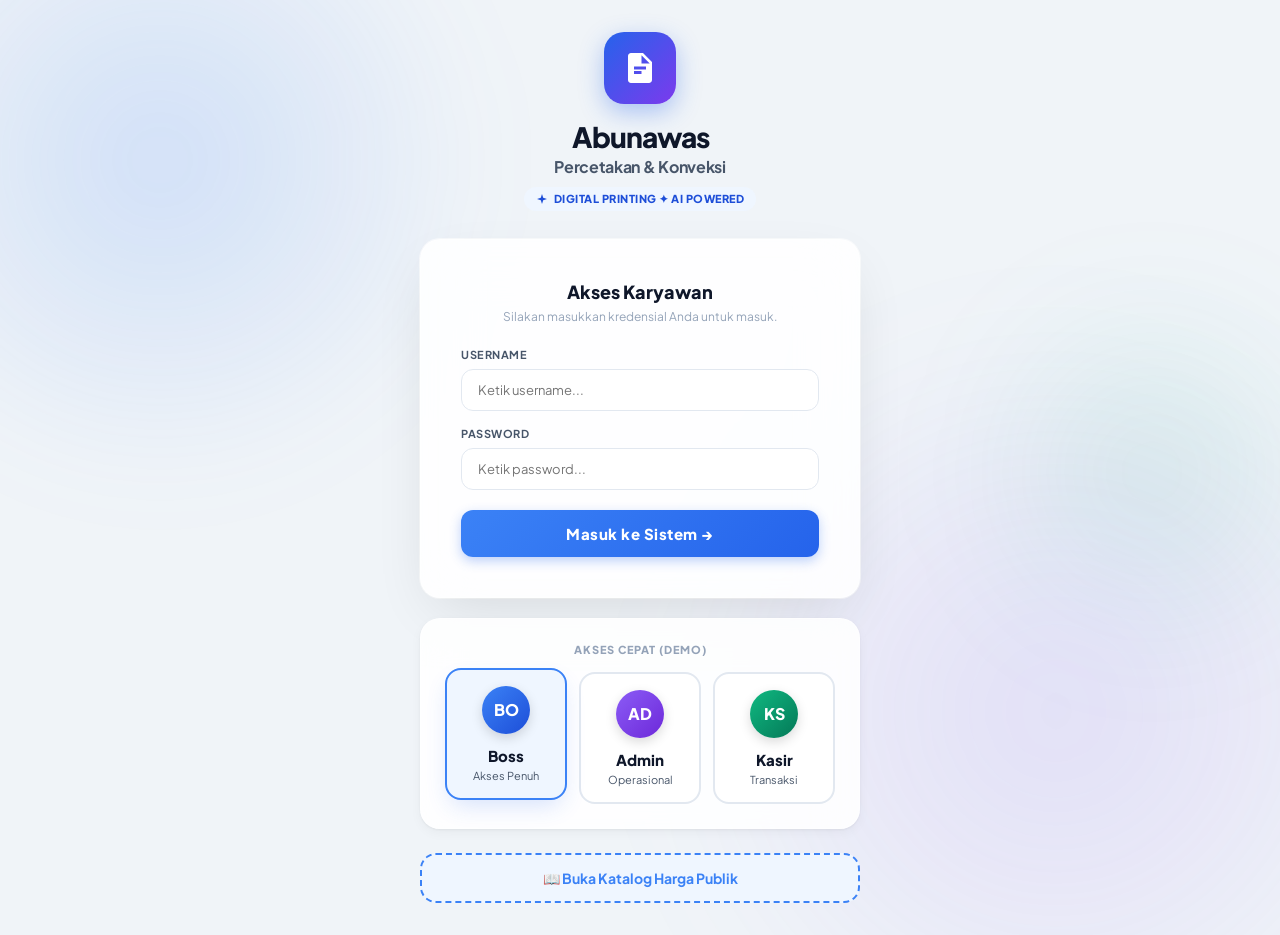
==== index.html @ 6cbb2285 "Add files via upload" ====
<!DOCTYPE html>
<html lang="id" data-theme="light">
<head>
<meta charset="UTF-8">
<meta name="viewport" content="width=device-width,initial-scale=1.0,maximum-scale=1.0,user-scalable=no">
<title>Abunawas Percetakan & Konveksi</title>

<!-- Favicon / Logo Tab Browser -->
<link rel="icon" href="HARGA.jpg" type="image/jpeg">
<link rel="apple-touch-icon" href="HARGA.jpg">

<!-- PWA Manifest & Pinned App Config -->
<meta name="theme-color" content="#2563EB">
<meta name="apple-mobile-web-app-capable" content="yes">
<meta name="apple-mobile-web-app-status-bar-style" content="black-translucent">
<link rel="manifest" href='data:application/manifest+json,{"name":"Abunawas Percetakan","short_name":"Abunawas","display":"standalone","start_url":".","background_color":"#F7F8FA","theme_color":"#2563EB","icons":[{"src":"https://cdn-icons-png.flaticon.com/512/3063/3063822.png","sizes":"512x512","type":"image/png"}]}'>

<!-- Google Fonts -->
<link href="https://fonts.googleapis.com/css2?family=Plus+Jakarta+Sans:wght@400;500;600;700;800&family=DM+Mono:wght@400;500;600&display=swap" rel="stylesheet">
<!-- Chart.js -->
<script src="https://cdnjs.cloudflare.com/ajax/libs/Chart.js/4.4.1/chart.umd.min.js"></script>
<!-- QRCode.js -->
<script src="https://cdnjs.cloudflare.com/ajax/libs/qrcodejs/1.0.0/qrcode.min.js"></script>
<!-- html2pdf.js -->
<script src="https://cdnjs.cloudflare.com/ajax/libs/html2pdf.js/0.10.1/html2pdf.bundle.min.js"></script>
<!-- html2canvas -->
<script src="https://cdnjs.cloudflare.com/ajax/libs/html2canvas/1.4.1/html2canvas.min.js"></script>

<link rel="stylesheet" href="style.css">
</head>
<body>
<div id="toast"></div>

<!-- ═══════════════════════ KATALOG PUBLIK ═══════════════════════ -->
<div id="pg-katalog" style="display:none; min-height:100vh; background:var(--bg); padding:24px 16px;">
  <div style="max-width:800px; margin:0 auto;">
    <button class="btn btn-ghost" onclick="closeKatalog()" style="margin-bottom:24px; background:var(--surf); box-shadow:var(--sh);">&larr; Kembali ke Login</button>
    <div style="text-align:center; margin-bottom:40px;">
      <img src="HARGA.jpg" alt="Logo Abunawas" style="max-width:100%; height:auto; max-height:160px; margin-bottom:16px; border-radius:12px; box-shadow:var(--sh-lg);" onerror="this.style.display='none';">
      <div style="font-size:32px; font-weight:900; color:var(--tx); letter-spacing:-1px;">Katalog Harga Publik</div>
      <div style="font-size:15px; color:var(--tx2); margin-top:8px;">Daftar harga cetak & layanan kami. Harga dapat berubah sewaktu-waktu.</div>
    </div>
    
    <div id="katalog-content">
      <!-- Injeksi Text Pricelist via JS -->
    </div>
    
    <div style="text-align:center; margin-top:60px; padding:20px; color:var(--tx3); font-size:13px; font-weight:600;">
      &copy; Abunawas Percetakan & Konveksi
    </div>
  </div>
</div>

<!-- ═══════════════════════ LOGIN ═══════════════════════ -->
<div id="pg-login">
  <div class="blob3"></div>
  <div class="login-container">
    
    <!-- HEADER LOGIN -->
    <div style="text-align:center;margin-bottom:28px">
      <div style="width:72px;height:72px;background:linear-gradient(135deg,#2563EB,#7C3AED);border-radius:20px;display:flex;align-items:center;justify-content:center;margin:0 auto 16px;box-shadow:0 8px 24px rgba(37,99,235,0.35);">
        <svg viewBox="0 0 24 24" width="36" height="36" fill="white"><path d="M6 2C4.89 2 4 2.9 4 4v16c0 1.1.89 2 2 2h12c1.1 0 2-.9 2-2V8l-6-6H6zm7 1.5L18.5 9H13V3.5zM8 11h8v2H8zm0 3h5v2H8z"/></svg>
      </div>
      <img src="HARGA.jpg" alt="Abunawas Percetakan" style="max-width:100%; height:auto; max-height:80px; margin-bottom:12px; border-radius:12px; box-shadow:var(--sh-lg);" onerror="this.style.display='none';">
      <div style="font-size:28px;font-weight:900;letter-spacing:-1px; color:var(--tx); line-height:1.2;">Abunawas</div>
      <div style="font-size:16px;font-weight:700; color:var(--tx2); letter-spacing:-0.3px; margin-top:2px;">Percetakan & Konveksi</div>
      <div style="display:inline-flex;align-items:center;gap:6px;background:var(--blue-l);color:var(--blue-d);font-size:11px;font-weight:800; margin-top:10px; padding:5px 12px; border-radius:99px; letter-spacing:0.5px;text-transform:uppercase;">
        <svg viewBox="0 0 24 24" width="12" height="12" fill="currentColor"><path d="M12 2l2.4 7.6L22 12l-7.6 2.4L12 22l-2.4-7.6L2 12l7.6-2.4L12 2z"/></svg>
        Digital Printing ✦ AI Powered
      </div>
    </div>
    
    <div class="lcard">
      <div style="font-size:18px;font-weight:800;margin-bottom:6px; color:var(--tx); text-align:center;">Akses Karyawan</div>
      <div style="font-size:12px;color:var(--tx3);margin-bottom:24px; text-align:center;">Silakan masukkan kredensial Anda untuk masuk.</div>
      
      <div class="lerr" id="lerr">Username atau password salah.</div>
      
      <div class="field"><label>Username</label><input type="text" id="inp-u" autocomplete="off" placeholder="Ketik username..." style="background:rgba(255,255,255,0.3); backdrop-filter:blur(4px);"></div>
      <div class="field"><label>Password</label><input type="password" id="inp-p" autocomplete="new-password" placeholder="Ketik password..." onkeydown="if(event.key==='Enter')login()" style="background:rgba(255,255,255,0.3); backdrop-filter:blur(4px);"></div>
      
      <div style="display:flex;gap:12px;margin-top:20px">
        <button class="btn btn-blue btn-lg" style="flex:1; padding:14px; font-size:15px; font-weight:800; letter-spacing:0.5px;" onclick="login()">Masuk ke Sistem &rarr;</button>
      </div>
      
      <!-- Tombol Install PWA -->
      <button id="btn-install" class="btn btn-green btn-full" style="display:none; margin-top:12px; padding:14px; font-size:14px; font-weight:800; box-shadow:0 4px 15px rgba(16,185,129,0.3);" onclick="installApp()">📱 Install Aplikasi ke HP / Laptop</button>
      
    </div>
    
    <div style="background:var(--surf-glass);backdrop-filter:blur(20px);border-radius:var(--rxl);border:1px solid var(--bdr-glass);padding:24px;box-shadow:var(--sh);margin-bottom:24px;">
      <div style="font-size:11px;font-weight:800;color:var(--tx3);text-align:center;margin-bottom:16px;letter-spacing:1px;text-transform:uppercase">Akses Cepat (Demo)</div>
      <div class="rc-grid">
        <div class="rc sel" onclick="pickRole('boss','1234',this)">
          <div class="rc-av av-boss">BO</div>
          <div style="font-size:15px;font-weight:800; color:var(--tx);">Boss</div>
          <div style="font-size:11px;color:var(--tx2);margin-top:4px">Akses Penuh</div>
        </div>
        <div class="rc" onclick="pickRole('admin','1234',this)">
          <div class="rc-av av-admin">AD</div>
          <div style="font-size:15px;font-weight:800; color:var(--tx);">Admin</div>
          <div style="font-size:11px;color:var(--tx2);margin-top:4px">Operasional</div>
        </div>
        <div class="rc" onclick="pickRole('kasir','1234',this)">
          <div class="rc-av av-kasir">KS</div>
          <div style="font-size:15px;font-weight:800; color:var(--tx);">Kasir</div>
          <div style="font-size:11px;color:var(--tx2);margin-top:4px">Transaksi</div>
        </div>
      </div>
    </div>
    
    <!-- Tombol Katalog Publik -->
    <div style="text-align:center;">
      <button class="btn btn-ghost btn-full" style="border:2px dashed var(--blue); color:var(--blue); padding:14px; font-size:14px; border-radius:16px; background:var(--blue-l);" onclick="showKatalog()">
        📖 Buka Katalog Harga Publik
      </button>
    </div>
    
  </div>
</div>

<!-- ═══════════════════════ MAIN APP SHELL ═══════════════════════ -->
<div id="pg-app">
  <div class="topbar">
    <div class="tbar-logo">
      <button class="btn-menu-mobile" onclick="toggleSidebar()"><svg viewBox="0 0 24 24"><path d="M4 6h16M4 12h16M4 18h16"/></svg></button>
      <div class="tbar-mark"><svg viewBox="0 0 24 24"><path d="M19 3H5a2 2 0 00-2 2v14a2 2 0 002 2h14a2 2 0 002-2V5a2 2 0 00-2-2zm-7 14H7v-2h5v2zm5-4H7v-2h10v2zm0-4H7V7h10v2z"/></svg></div>
      <span>Abunawas <span style="font-weight:500; font-size:15px; color:var(--tx2);">Percetakan</span> <span style="font-size:12px;margin-left:4px;color:var(--blue);">✨AI</span></span>
    </div>
    <div class="tbar-sp"></div>
    
    <!-- Theme Toggle -->
    <button class="theme-btn" onclick="toggleTheme()" id="btn-theme" title="Ganti Tema">🌙</button>
    
    <!-- Piutang Alert Badge -->
    <div id="topbar-piutang" style="display:none; align-items:center; gap:6px; background:var(--red-l); border:1px solid rgba(239,68,68,0.3); border-radius:99px; padding:6px 14px; cursor:pointer; font-size:12px; font-weight:800; color:var(--red-d);" onclick="showPage('piutang')" title="Lihat daftar piutang">
      <svg viewBox="0 0 24 24" width="14" height="14" fill="none" stroke="currentColor" stroke-width="2.5"><circle cx="12" cy="12" r="10"/><line x1="12" y1="8" x2="12" y2="12"/><line x1="12" y1="16" x2="12.01" y2="16"/></svg>
      <span id="topbar-piutang-label">3 Piutang</span>
    </div>
    
    <div class="upill">
      <div class="uav" id="t-av">BO</div>
      <div><div style="font-size:13px;font-weight:800; color:var(--tx);" id="t-name">Boss</div><div style="font-size:11px;color:var(--tx2); font-weight:600;" id="t-role">Owner</div></div>
    </div>
    <button class="btn btn-ghost" style="padding:8px 16px;" onclick="doLogout()">Keluar</button>
  </div>
  
  <div class="app-body">
    <div class="sidebar-overlay" id="sidebar-overlay" onclick="toggleSidebar()"></div>
    <div class="sidebar" id="sidebar-main"><div id="sb-content"></div></div>
    
    <div class="main">
      
      <!-- DASHBOARD (BOSS) -->
      <div class="page" id="pg-dashboard">
        <div class="ph">
          <div><div class="pt">Dashboard</div><div class="ps" id="d-date"></div></div>
          <div style="display:flex;gap:8px">
            <select id="d-period" onchange="renderDash()" style="padding:10px 16px;border:1px solid var(--bdr);border-radius:10px;font-size:14px;font-weight:700;font-family:var(--fn);outline:none;background:var(--surf);color:var(--tx)">
              <option value="today">Hari ini</option>
              <option value="week">Minggu ini</option>
              <option value="month">Bulan ini</option>
              <option value="year">Tahun ini</option>
              <option value="all" selected>Semua Waktu</option>
            </select>
          </div>
        </div>

        <div style="font-size:12px;font-weight:800;color:var(--tx3);letter-spacing:1px;text-transform:uppercase;margin-bottom:16px">Ringkasan Omzet Cepat</div>
        <div class="g4" id="dash-recap-omzet" style="margin-bottom:32px"></div>

        <div style="font-size:12px;font-weight:800;color:var(--tx3);letter-spacing:1px;text-transform:uppercase;margin-bottom:16px">Statistik Keuangan <span id="d-stat-lbl" style="text-transform:none;font-weight:800;color:var(--blue)">(Semua Waktu)</span></div>
        <div class="g4" id="d-stats" style="margin-bottom:32px"></div>

        <div style="display:grid;grid-template-columns:2fr 1fr;gap:20px;margin-bottom:24px" class="g2">
          <div class="card" style="margin:0"><div class="card-t">Grafik Penjualan</div><div style="position:relative;height:220px"><canvas id="ch-bar"></canvas></div></div>
          <div class="card" style="margin:0"><div class="card-t">Status Pembayaran</div><div style="position:relative;height:220px"><canvas id="ch-pie"></canvas></div></div>
        </div>
        
        <div class="card"><div style="display:flex;align-items:center;justify-content:space-between;margin-bottom:20px"><div class="card-t" style="margin:0">Transaksi Terbaru</div></div><div class="tbl-wrap" id="d-trx"></div></div>
      </div>

      <!-- DASHBOARD ADMIN -->
      <div class="page" id="pg-dash-admin">
        <div class="ph">
          <div><div class="pt">Dashboard Admin</div><div class="ps">Ringkasan cepat operasional toko hari ini.</div></div>
        </div>
        <div class="g2" id="da-stats" style="margin-bottom:32px"></div>
        <div class="card"><div class="card-t">10 Transaksi Terakhir</div><div class="tbl-wrap" id="da-trx"></div></div>
      </div>

      <!-- INPUT TRANSAKSI POS MURNI (SEMUA ROLE) -->
      <div class="page" id="pg-input">
        <div class="ph">
          <div><div class="pt" id="pos-title">POS Transaksi Kasir</div><div class="ps">Sistem input cepat layaknya kasir swalayan.</div></div>
          <div style="display:flex; gap:10px;">
             <button class="btn btn-red" id="btn-batal-edit-trx" style="display:none;" onclick="batalEditTrx()">✕ Batal Edit</button>
             <button class="btn btn-ghost" onclick="syncToSheets()" style="background:var(--green-l); color:var(--green-d); border-color:var(--green);"><svg viewBox="0 0 24 24" width="18" height="18" fill="none" stroke="currentColor" stroke-width="2" style="margin-right:6px"><path d="M21.5 2v6h-6M21.34 15.57a10 10 0 1 1-.92-10.44l5.66 5.66"/></svg> <span id="btn-sync-kasir">Sync Data ke Excel</span></button>
          </div>
        </div>

        <div class="card ai-card" style="margin-bottom:20px;">
          <div class="ai-title"><svg viewBox="0 0 24 24" width="18" height="18" fill="currentColor"><path d="M12 2l2.4 7.6L22 12l-7.6 2.4L12 22l-2.4-7.6L2 12l7.6-2.4L12 2z"/></svg> Asisten Input Pintar AI Gemini</div>
          <p style="font-size:13px;color:var(--tx2);margin-bottom:12px;margin-top:6px;">Ketik pesanan bebas. Jika ada ukuran (misal 3x2 m), AI akan otomatis menghitung perkalian luasnya!</p>
          <textarea id="ai-input-text" class="ai-textarea" rows="2" placeholder="Cth: Budi pesan spanduk ukuran 3x2 m harga 25rb per meter, DP 50rb..."></textarea>
          <button class="btn btn-ai" id="ai-btn-extract" style="width:220px; padding:12px; font-size:14px;" onclick="prosesAIPesanan()">✨ Ekstrak Pesanan</button>
        </div>

        <div class="layout-pos">
          <div style="display:flex;flex-direction:column;gap:20px">
            <div class="card" style="margin:0">
              <div class="card-t">Data Pelanggan</div>
              <div class="field"><label>ID Pelanggan (Otomatis)</label>
                  <input type="text" id="fi-id-cust" class="auto" readonly placeholder="Terisi Otomatis (UMUM / PLG-0001)" style="background:var(--surf2); color:var(--tx3); font-size:12px;">
              </div>
              <div class="g2">
                  <div class="field"><label>Nama Pelanggan</label><input type="text" id="fi-nama" autocomplete="off" placeholder="Ketik nama (Kosongkan = UMUM)" list="fi-pel-list" oninput="autoPelanggan()">
                    <datalist id="fi-pel-list"></datalist>
                  </div>
                  <div class="field"><label>No. WhatsApp</label><input type="text" id="fi-wa" autocomplete="off" placeholder="08xxxxxxxxxx"></div>
              </div>
              <div class="field" style="margin:0"><label>Alamat Lengkap</label><textarea id="fi-alamat" rows="2" placeholder="Jalan, RT/RW, Desa/Kelurahan... (Opsional)" autocomplete="off"></textarea></div>
            </div>
            
            <div class="card" style="margin:0; position:relative; overflow:visible;">
              <div class="card-t">Detail Pesanan Barang</div>
              <div class="field"><label>Nama Barang / Detail Cetakan</label>
                <div style="display:flex;gap:8px;margin-bottom:6px;">
                  <select id="fi-kat-filter" onchange="filterBrgByKat()" style="flex:0 0 auto;padding:8px 12px;border:1px solid var(--bdr);border-radius:var(--r);font-family:var(--fn);font-size:12px;background:var(--surf);color:var(--tx);font-weight:700;">
                    <option value="">🗂 Semua Kategori</option>
                  </select>
                </div>
                <input type="text" id="fi-kode" autocomplete="off" placeholder="Pilih / ketik nama barang" list="fi-brg-list" oninput="autoFi()">
                <datalist id="fi-brg-list"></datalist>
              </div>
              <div class="g2">
                <div class="field"><label>Qty / Total Luas</label><input type="number" id="fi-qty" value="1" min="1" oninput="autoFi()"></div>
                <div class="field"><label>Harga Satuan (Rp)</label><input type="text" id="fi-harga" placeholder="Ketik harga..." style="font-family:var(--mono); font-weight:800; color:var(--blue);" oninput="this.value=formatRibuan(this.value);"></div>
              </div>
              
              <button class="btn btn-ghost btn-full" onclick="tambahKeKeranjang()" style="border:2px dashed var(--blue); color:var(--blue); margin-bottom:20px; background:var(--blue-l); padding:14px; font-size:14px;">+ Tambahkan ke Keranjang</button>
              
              <div id="cart-wrap" style="margin-bottom:20px; background:var(--surf); border-radius:12px; border:1px solid var(--bdr); box-shadow:var(--sh);"></div>
              
              <!-- Diskon & Ongkir -->
              <div class="g3" style="align-items:end; margin-bottom:12px; background:var(--blue-l); padding:16px; border-radius:12px; border:1px solid rgba(59,130,246,0.3);">
                 <div class="field" style="margin:0"><label style="color:var(--blue-d)">Jarak (Km)</label><input type="number" id="fi-jarak" value="0" min="0" oninput="hitungOngkir()" style="font-family:var(--mono); font-weight:800; border-color:var(--blue);"></div>
                 <div class="field" style="margin:0"><label style="color:var(--blue-d)">Ongkir (Rp)</label><input type="text" id="fi-ongkir" placeholder="0" style="font-family:var(--mono); font-weight:800; border-color:var(--blue);" oninput="this.value=formatRibuan(this.value); renderCart();"></div>
                 <div class="field" style="margin:0"><label style="color:var(--blue-d)">Diskon (Rp)</label><input type="text" id="fi-diskon" placeholder="0" style="font-family:var(--mono); font-weight:800; color:var(--red); border-color:var(--blue);" oninput="this.value=formatRibuan(this.value); renderCart();"></div>
              </div>
              <div style="font-size:11px; color:var(--tx2); margin-bottom:20px; font-weight:600;">*Jarak <= 2 KM otomatis gratis ongkir. <br>*Tarif saat ini: <b id="lbl-tarif-km" style="color:var(--tx);">Rp 2.000</b>/Km (Ubah di Pengaturan Toko).</div>

              <div class="field"><label>Total Keseluruhan (Termasuk Ongkir & Diskon)</label><input type="text" id="fi-total" class="auto" readonly placeholder="Rp 0" style="font-size:22px;font-weight:900;color:var(--blue-d); text-align:right;"></div>

              <!-- Antrean & Catatan -->
              <div class="g2" style="margin-top:20px;">
                  <div class="field" style="margin:0"><label>No. Antrean / Cetakan</label><input type="text" id="fi-no-cetak" autocomplete="off" placeholder="Misal: 001" style="font-size:16px; font-weight:800; font-family:var(--mono); color:var(--tx); border-color:var(--blue);"></div>
                  <div class="field" style="margin:0"><label>Catatan (Opsional)</label><input type="text" id="fi-catatan" autocomplete="off" placeholder="Contoh: Ambil hari senin sore..."></div>
              </div>
            </div>
          </div>
          
          <div style="display:flex;flex-direction:column;gap:20px">
            <div class="card" style="margin:0">
              <div class="card-t">Pembayaran</div>
              <div class="field">
                <label>Status Pembayaran Awal</label>
                <div class="radio-btn-group">
                  <label class="radio-lbl r-hutang">
                    <input type="radio" name="fi_bayar" value="Hutang" onchange="toggleDP('fi')"> Belum Lunas
                  </label>
                  <label class="radio-lbl r-dp">
                    <input type="radio" name="fi_bayar" value="DP" onchange="toggleDP('fi')"> Titip Uang
                  </label>
                  <label class="radio-lbl r-lunas">
                    <input type="radio" name="fi_bayar" value="Lunas" checked onchange="toggleDP('fi')"> Lunas ✔️
                  </label>
                </div>
              </div>
              <div class="field" id="fi-dp-wrap" style="display:none; background:var(--amber-l); padding:16px; border-radius:12px; border:1px dashed var(--amber);">
                <label style="color:var(--amber-d)">Nominal Uang Titipan (Rp)</label>
                <input type="text" id="fi-dp-val" placeholder="Contoh: 50.000" style="border-color:var(--amber); font-weight:800; font-size:16px; font-family:var(--mono); background:var(--surf); color:var(--tx);" oninput="this.value=formatRibuan(this.value); hitungSisaDP();">
                <div id="fi-dp-sisa" style="font-size:14px; color:var(--red); margin-top:12px; font-weight:800;"></div>
              </div>
            </div>
            
            <div class="card" style="margin:0;">
              <div class="card-t">Selesaikan Transaksi</div>
              <div style="display:flex;flex-direction:column;gap:12px">
                <button class="btn btn-ghost btn-full" style="padding:16px;font-size:14px; border:2px solid var(--bdr);" onclick="simpanTrxPage('simpan')">💾 Simpan Transaksi (Tanpa Print)</button>
                <button class="btn btn-blue btn-full" id="btn-simpan-nota" style="padding:18px;font-size:16px;font-weight:900;letter-spacing:1px;box-shadow:0 10px 25px -5px rgba(37,99,235,0.4);" onclick="simpanTrxPage('nota')">💳 SIMPAN & CETAK NOTA</button>
              </div>
            </div>
          </div>
        </div>

        <!-- 🔥 FLOATING CART SUMMARY -->
        <div id="sticky-cart-summary" class="hidden" style="display:none;">
            <div style="display:flex; align-items:center; gap:12px; border-right:1px solid var(--bdr-glass); padding-right:24px;">
                <div style="font-size:28px;">🛒</div>
                <div>
                    <div style="font-size:14px; font-weight:900; color:var(--blue-d); letter-spacing:-0.5px;">Order Pending</div>
                    <div style="font-size:12px; color:var(--tx2); font-weight:700;"><span id="cart-item-count">0</span> Item</div>
                </div>
            </div>
            <div class="sc-info">
                <div class="sc-item"><span class="sc-lbl">Subtotal</span><span class="sc-val" id="cart-sub">Rp 0</span></div>
                <div class="sc-item"><span class="sc-lbl" style="color:var(--red)">Diskon</span><span class="sc-val" style="color:var(--red)" id="cart-disc">Rp 0</span></div>
                <div class="sc-item"><span class="sc-lbl">Total Tagihan</span><span class="sc-val tot" id="cart-tot">Rp 0</span></div>
            </div>
            <button class="btn btn-blue" style="padding:12px 24px; font-size:15px; font-weight:800; box-shadow:0 4px 15px rgba(37,99,235,0.4);" onclick="document.getElementById('btn-simpan-nota').scrollIntoView({behavior: 'smooth'})">Bayar &rarr;</button>
        </div>

      </div>

      <!-- TRANSAKSI -->
      <div class="page" id="pg-transaksi">
        <div class="ph"><div class="pt">Semua Transaksi</div><button class="btn btn-blue" onclick="batalEditTrx(); showPage('input')">+ Transaksi Baru</button></div>
        <div class="card">
          <div style="display:flex;gap:10px;margin-bottom:16px;flex-wrap:wrap">
            <input type="text" id="trx-q" oninput="renderTrx()" placeholder="Cari ID, Nomor WA, atau nama pelanggan..." style="flex:1;min-width:180px;padding:12px 16px;border:1px solid var(--bdr);border-radius:10px;font-size:13px;font-family:var(--fn);outline:none">
            <select id="trx-f" onchange="renderTrx()" style="padding:12px 16px;border:1px solid var(--bdr);border-radius:10px;font-size:13px;font-family:var(--fn);outline:none;font-weight:700; color:var(--tx); background:var(--surf);"><option value="">Semua Status Bayar</option><option value="Lunas">Hanya Lunas</option><option value="DP">Hanya Titip Uang</option><option value="Hutang">Hanya Belum Lunas</option></select>
          </div>
          <div class="tbl-wrap" id="trx-tbl"></div>
        </div>
      </div>

      <!-- PIUTANG -->
      <div class="page" id="pg-piutang">
        <div class="ph"><div class="pt">Piutang Pelanggan</div><div class="ps">Pantau tunggakan pelanggan Anda.</div></div>
        <div class="g3" style="margin-bottom:24px" id="piu-stats"></div>
        <div class="card"><div class="tbl-wrap" id="piu-tbl"></div></div>
      </div>

      <!-- LACI KASIR -->
      <div class="page" id="pg-laci">
        <div class="ph">
          <div><div class="pt">Setoran & Laci Kasir</div><div class="ps">Perhitungan uang fisik (CASH) di laci toko untuk hari ini.</div></div>
        </div>
        <div class="layout-aside">
            <div class="card">
                <div class="card-t">Modal Awal Laci Pagi Ini</div>
                <div class="field"><label>Jumlah Modal Laci (Uang Kembalian)</label>
                    <input type="text" id="lc-modal" placeholder="Contoh: 100.000" style="font-size:24px; font-weight:800; font-family:var(--mono);" oninput="this.value=formatRibuan(this.value); hitungLaci();">
                </div>
                <button class="btn btn-blue btn-full" onclick="simpanModalLaci()">Simpan Modal</button>
            </div>
            
            <div class="card">
                <div class="card-t">Laporan Fisik Hari Ini (<span id="lc-date"></span>)</div>
                <div style="display:flex; justify-content:space-between; margin-bottom:12px; border-bottom:1px solid var(--bdr); padding-bottom:12px;">
                    <span style="color:var(--tx2); font-size:14px; font-weight:600;">Modal Awal Laci:</span> <span style="font-weight:800; font-size:15px; font-family:var(--mono); color:var(--tx);" id="lc-val-modal">Rp 0</span>
                </div>
                <div style="display:flex; justify-content:space-between; margin-bottom:12px; border-bottom:1px solid var(--bdr); padding-bottom:12px;">
                    <span style="color:var(--green); font-size:14px; font-weight:600;">+ Masuk Tunai (Transaksi Cash):</span> <span style="font-weight:800; font-size:15px; font-family:var(--mono); color:var(--green)" id="lc-val-in">Rp 0</span>
                </div>
                <div style="display:flex; justify-content:space-between; margin-bottom:12px; border-bottom:1px solid var(--bdr); padding-bottom:12px;">
                    <span style="color:var(--red); font-size:14px; font-weight:600;">- Keluar Tunai (Belanja Boss):</span> <span style="font-weight:800; font-size:15px; font-family:var(--mono); color:var(--red)" id="lc-val-out">Rp 0</span>
                </div>
                <div style="display:flex; justify-content:space-between; margin-bottom:16px; border-bottom:2px dashed var(--bdr); padding-bottom:16px;">
                    <span style="color:var(--red); font-size:14px; font-weight:600;">- Karyawan Ngambil Kasbon:</span> <span style="font-weight:800; font-size:15px; font-family:var(--mono); color:var(--red)" id="lc-val-kasbon">Rp 0</span>
                </div>
                <div style="display:flex; justify-content:space-between; align-items:center; background:var(--blue-l); padding:16px; border-radius:12px; border:1px solid rgba(59,130,246,0.3);">
                    <span style="font-weight:900; font-size:16px; color:var(--blue-d);">Total Uang di Laci:</span> 
                    <span style="font-weight:900; font-size:28px; font-family:var(--mono); color:var(--blue-d);" id="lc-val-total">Rp 0</span>
                </div>
            </div>
        </div>
      </div>
      
      <!-- KASBON KARYAWAN -->
      <div class="page" id="pg-kasbon">
        <div class="ph">
          <div><div class="pt">Kasbon Karyawan</div><div class="ps">Catat pinjaman uang karyawan (Otomatis potong laci kasir).</div></div>
        </div>
        
        <div class="layout-aside">
            <div class="card">
                <div class="card-t">Input Kasbon Baru</div>
                <div class="field"><label>Pilih Pegawai</label>
                    <select id="kb-pegawai" style="font-family:var(--fn); font-size:14px; font-weight:700;">
                        <!-- Injeksi JS -->
                    </select>
                </div>
                <div class="field"><label>Nominal Pinjaman (Rp)</label>
                    <input type="text" id="kb-nominal" placeholder="Misal: 50.000" style="font-weight:800; font-size:18px; font-family:var(--mono); color:var(--red);" oninput="this.value=formatRibuan(this.value);">
                </div>
                <div class="field"><label>Keterangan / Alasan</label>
                    <input type="text" id="kb-ket" placeholder="Contoh: Pinjam untuk bensin">
                </div>
                <div class="field"><label>Tanggal Ngambil</label>
                    <input type="date" id="kb-tgl" style="font-family:var(--mono); font-weight:700;">
                </div>
                <button class="btn btn-blue btn-full" style="padding:14px; font-size:14px;" onclick="simpanKasbon()">💾 Simpan Kasbon</button>
            </div>
            
            <div class="card">
                <div class="card-t">Riwayat Kasbon & Pinjaman</div>
                <div class="tbl-wrap" id="kasbon-tbl"></div>
            </div>
        </div>
      </div>

      <!-- BELANJA VENDOR (KERANJANG SISTEM BARU) -->
      <div class="page" id="pg-pengeluaran">
        <div class="ph">
          <div><div class="pt">Belanja Vendor & Pengeluaran</div><div class="ps">Catat maklon bahan ke vendor luar & pengeluaran operasional.</div></div>
        </div>

        <div class="layout-aside">
          <div style="display:flex;flex-direction:column;gap:20px">
            
            <!-- Keranjang Vendor -->
            <div class="card" style="margin:0">
              <div class="card-t">Input Item Pengeluaran / Belanja</div>
              <div class="g2">
                 <div class="field"><label>Kategori Pengeluaran</label>
                    <select id="mv-kategori" style="font-weight:700;">
                      <!-- Dinamis dari Pengaturan Toko -->
                    </select>
                 </div>
                 <div class="field"><label>Nama Vendor / Toko</label>
                    <input type="text" id="mv-vendor" list="fi-vnd-list" placeholder="Opsional (Pilih / ketik vendor...)" autocomplete="off">
                 </div>
              </div>
              
              <div style="border:1.5px dashed var(--blue); padding:20px; border-radius:16px; background:var(--blue-l); margin-bottom:20px;">
                  <div class="field"><label style="color:var(--blue-d)">Pilih Barang Vendor / Keterangan Bebas</label>
                     <input id="mv-nama" list="fi-brgvnd-list" oninput="autoFiVnd()" autocomplete="off" placeholder="Pilih dari Master Vendor atau ketik bebas..." style="border-color:var(--blue)">
                  </div>
                  <div class="g2">
                    <div class="field"><label style="color:var(--blue-d)">Qty / Jumlah</label>
                       <input type="number" id="mv-qty" value="1" min="1" style="border-color:var(--blue); font-weight:800; font-family:var(--mono);">
                    </div>
                    <div class="field"><label style="color:var(--blue-d)">Harga Satuan (Rp)</label>
                       <input id="mv-harga" type="text" placeholder="Ketik angka..." oninput="this.value=formatRibuan(this.value);" style="font-family:var(--mono); font-weight:800; border-color:var(--blue)">
                    </div>
                  </div>
                  <button class="btn btn-blue btn-full" style="padding:14px; font-size:14px; box-shadow:0 4px 15px rgba(37,99,235,0.4);" onclick="tambahKeKeranjangVendor()">+ Masukkan ke Keranjang Belanja</button>
              </div>

              <div id="cart-vnd-wrap" style="margin-bottom:20px; background:var(--surf); border-radius:12px; border:1px solid var(--bdr); box-shadow:var(--sh);"></div>

              <div class="g2">
                <div class="field"><label>Total Nota Belanja (Rp)</label>
                    <input id="mv-total-view" type="text" class="auto" readonly placeholder="Rp 0" style="font-family:var(--mono); font-weight:900; font-size:22px; color:var(--blue-d); text-align:right;">
                </div>
                <div class="field">
                  <label>Status Pembayaran Boss</label>
                  <div class="radio-btn-group">
                    <label class="radio-lbl r-hutang"><input type="radio" name="mv_bayar" value="Hutang" onchange="toggleDPMv()"> Kasbon</label>
                    <label class="radio-lbl r-dp"><input type="radio" name="mv_bayar" value="DP" onchange="toggleDPMv()"> DP</label>
                    <label class="radio-lbl r-lunas"><input type="radio" name="mv_bayar" value="Lunas" checked onchange="toggleDPMv()"> Lunas ✔️</label>
                  </div>
                </div>
              </div>
              
              <div class="field" id="mv-dp-wrap" style="display:none; background:var(--amber-l); padding:16px; border-radius:12px; border:1px dashed var(--amber); margin-top:16px;">
                <label style="color:var(--amber-d)">Nominal Uang Titipan DP (Rp)</label>
                <input type="text" id="mv-dp-val" placeholder="Contoh: 50.000" style="border-color:var(--amber); font-weight:800; font-size:16px; font-family:var(--mono); background:var(--surf); color:var(--tx);" oninput="this.value=formatRibuan(this.value); hitungSisaDPMv();">
                <div id="mv-dp-sisa" style="font-size:14px; color:var(--red); margin-top:12px; font-weight:800;"></div>
              </div>
              
              <button class="btn btn-green btn-full" style="padding:16px; font-size:15px; margin-top:20px; font-weight:900; letter-spacing:1px; box-shadow:0 6px 20px -5px rgba(16,185,129,0.4);" onclick="simpanPengeluaranCart()">💾 SIMPAN & REKAP NOTA</button>
            </div>
            
          </div>
          
          <div class="card" style="margin:0"><div class="card-t">Riwayat Belanja & Pengeluaran Terakhir</div><div class="tbl-wrap" id="pengeluaran-tbl"></div></div>
        </div>
      </div>

      <!-- HUTANG VENDOR / MAKELAR -->
      <div class="page" id="pg-hutang-vendor">
        <div class="ph"><div class="pt">Hutang ke Vendor / Makelar</div><div class="ps">Daftar tagihan modal / bahan yang belum Anda bayarkan ke Vendor.</div></div>
        <div class="g3" style="margin-bottom:24px" id="hv-stats"></div>
        <div class="card"><div class="tbl-wrap" id="hv-tbl"></div></div>
      </div>

      <!-- HUTANG PENGELUARAN -->
      <div class="page" id="pg-hutang-pengeluaran">
        <div class="ph"><div class="pt">Hutang Tagihan Operasional</div></div>
        <div class="g3" style="margin-bottom:24px" id="hp-stats"></div>
        <div class="card"><div class="tbl-wrap" id="hp-tbl"></div></div>
      </div>

      <!-- DATA PEGAWAI -->
      <div class="page" id="pg-pegawai">
        <div class="ph">
          <div><div class="pt">Data Akun & Pegawai Toko</div><div class="ps">Kelola akun Login & Pegawai Fisik (Desain, Finishing) untuk Komisi.</div></div>
          <button class="btn btn-blue" onclick="openModalPegawai()">+ Tambah Pegawai</button>
        </div>
        
        <div class="card" style="margin-bottom:24px;">
            <div class="card-t">Daftar Akun Login Aplikasi (Kasir/Admin/Bos)</div>
            <button class="btn btn-ghost btn-sm" onclick="openModalUser()" style="margin-bottom:16px; border:2px solid var(--bdr);">+ Tambah Akun Login</button>
            <div class="tbl-wrap" id="user-tbl"></div>
        </div>
        
        <div class="card">
            <div class="card-t">Daftar Pegawai Fisik (Untuk Rekap Komisi/Kasbon)</div>
            <div class="tbl-wrap" id="pegawai-tbl"></div>
        </div>
      </div>

      <!-- DATA PELANGGAN -->
      <div class="page" id="pg-pelanggan">
        <div class="ph">
          <div><div class="pt">Data Master Pelanggan</div><div class="ps">Database kontak customer Anda</div></div>
          <button class="btn btn-blue" onclick="openModalPelanggan()">+ Tambah Pelanggan</button>
        </div>
        <div class="card"><div class="tbl-wrap" id="pel-tbl"></div></div>
      </div>

      <!-- DATA VENDOR -->
      <div class="page" id="pg-vendor">
        <div class="ph">
          <div><div class="pt">Data Master Vendor</div><div class="ps">Daftar tempat Anda kulakan bahan / cetakan luar</div></div>
          <button class="btn btn-blue" onclick="openModalVendor()">+ Tambah Vendor</button>
        </div>
        <div class="card"><div class="tbl-wrap" id="vnd-tbl"></div></div>
      </div>

      <!-- BARANG TOKO -->
      <div class="page" id="pg-barang">
        <div class="ph">
          <div><div class="pt">Data Barang Toko</div><div class="ps">Sistem harga jual bertingkat ke pelanggan.</div></div>
          <div style="display:flex;gap:12px;flex-wrap:wrap">
            <button class="btn btn-ghost" onclick="syncToSheets()"><svg viewBox="0 0 24 24" width="16" height="16" fill="none" stroke="currentColor" stroke-width="2" style="margin-right:4px"><path d="M21.5 2v6h-6M21.34 15.57a10 10 0 1 1-.92-10.44l5.66 5.66"/></svg> <span id="btn-sync-brg">Sync Sheets</span></button>
            <button class="btn btn-blue" onclick="openModalBarang()">+ Tambah Barang</button>
          </div>
        </div>
        
        <div id="stok-warning" style="display:none; background:var(--blue-l); border:1px solid rgba(59,130,246,0.3); color:var(--blue-d); padding:16px; border-radius:12px; margin-bottom:20px; font-weight:700;">
            📦 Sistem Manajemen Stok Barang Aktif. Stok fisik akan otomatis berkurang saat transaksi disimpan.
        </div>
        
        <div class="card"><div class="tbl-wrap" id="brg-tbl"></div></div>
      </div>
      
      <!-- BARANG VENDOR -->
      <div class="page" id="pg-barang-vendor">
        <div class="ph">
          <div><div class="pt">Master Barang Vendor</div><div class="ps">Daftar harga beli bahan / maklon standar dari vendor luar.</div></div>
          <button class="btn btn-blue" onclick="openModalBrgVendor()">+ Tambah Barang Vendor</button>
        </div>
        <div class="card"><div class="tbl-wrap" id="brgvnd-tbl"></div></div>
      </div>

      <!-- LAPORAN -->
      <div class="page" id="pg-laporan">
        <div class="ph">
          <div><div class="pt">Laporan Bisnis Bulanan</div></div>
          <button class="btn btn-green" style="padding:12px 20px; font-size:14px;" onclick="cetakLaporanPDF()">🖨️ Cetak PDF Laporan Bulan Ini</button>
        </div>
        <div class="g3" style="margin-bottom:24px" id="lap-stats"></div>
        <div class="card"><div class="card-t">Rekap Penjualan per Barang</div><div class="tbl-wrap" id="lap-brg"></div></div>
        
        <div class="g2">
            <div class="card" style="margin-top:0"><div class="card-t">Performa Karyawan (Kasir)</div><div class="tbl-wrap" id="lap-kar"></div></div>
            <div class="card" style="margin-top:0"><div class="card-t">Rekap Komisi / Insentif Pegawai Fisik</div><div class="tbl-wrap" id="lap-komisi"></div></div>
        </div>
      </div>

      <!-- PENGATURAN TOKO DINAMIS -->
      <div class="page" id="pg-setting">
        <div class="ph"><div class="pt">Pengaturan Toko</div><div class="ps">Ubah nomor rekening dinamis, kategori pengeluaran, dan sistem stok.</div></div>
        
        <div class="layout-aside">
            <div class="card">
               <div class="card-t">A. Daftar Rekening Bank & E-Wallet</div>
               <div style="font-size:12px; color:var(--tx3); margin-bottom:16px;">Rekening ini akan otomatis tercetak di Struk PDF Pelanggan.</div>
               <div id="set-rek-wrap" style="background:var(--surf2); padding:16px; border-radius:12px; border:1px solid var(--bdr); margin-bottom:16px;">
                   <!-- Injeksi JS Rekening Dinamis -->
               </div>
               <button class="btn btn-ghost btn-sm" style="border:2px dashed var(--blue); color:var(--blue); width:100%; padding:12px; font-size:13px;" onclick="tambahSetRek()">+ Tambah Rekening Lainnya</button>
            </div>
            
            <div style="display:flex; flex-direction:column; gap:20px;">
                
                <div class="card" style="margin:0;">
                   <div class="card-t">B1. Kategori Pengeluaran Toko</div>
                   <div id="set-kat-wrap" style="display:flex; flex-wrap:wrap; gap:10px; margin-bottom:16px;">
                       <!-- Injeksi JS Kategori Dinamis -->
                   </div>
                   <div style="display:flex; gap:12px;">
                       <input type="text" id="set-new-kat" placeholder="Ketik kategori baru..." style="flex:1; padding:12px 16px; border:1px solid var(--bdr); border-radius:10px; font-family:var(--fn); font-size:13px;">
                       <button class="btn btn-blue" onclick="tambahSetKat()">Tambah</button>
                   </div>
                </div>

                <div class="card" style="margin:0;">
                   <div class="card-t">B2. Kategori Produk / Cetakan Toko</div>
                   <div style="font-size:11px; color:var(--tx3); margin-bottom:12px;">Kategori ini muncul saat Bapak menambah/edit Data Barang Toko.</div>
                   <div id="set-kat-prod-wrap" style="display:flex; flex-wrap:wrap; gap:10px; margin-bottom:16px;">
                       <!-- Injeksi JS Kategori Dinamis -->
                   </div>
                   <div style="display:flex; gap:12px;">
                       <input type="text" id="set-new-kat-prod" placeholder="Ketik kategori produk baru..." style="flex:1; padding:12px 16px; border:1px solid var(--bdr); border-radius:10px; font-family:var(--fn); font-size:13px;">
                       <button class="btn btn-blue" onclick="tambahSetKatProduk()">Tambah</button>
                   </div>
                </div>

                <div class="card" style="margin:0;">
                   <div class="card-t">B3. Satuan Jual Barang</div>
                   <div style="font-size:11px; color:var(--tx3); margin-bottom:12px;">Satuan ukur (pcs, meter, rim, paket, dll) untuk Master Barang.</div>
                   <div id="set-satuan-wrap" style="display:flex; flex-wrap:wrap; gap:10px; margin-bottom:16px;">
                       <!-- Injeksi JS Satuan Dinamis -->
                   </div>
                   <div style="display:flex; gap:12px;">
                       <input type="text" id="set-new-satuan" placeholder="Ketik satuan baru..." style="flex:1; padding:12px 16px; border:1px solid var(--bdr); border-radius:10px; font-family:var(--fn); font-size:13px;">
                       <button class="btn btn-blue" onclick="tambahSetSatuan()">Tambah</button>
                   </div>
                </div>

                <div class="card" style="margin:0;">
                   <div class="card-t">C. Pengaturan QRIS & Ongkir</div>
                   <div class="field"><label>Tarif Ongkos Kirim per KM (Rp)</label><input type="number" id="set-ongkir-km" placeholder="2000" style="font-family:var(--mono); font-weight:700;"></div>
                   <div class="field"><label>Link Gambar QRIS</label>
                       <input type="text" id="set-qris-img" placeholder="qris.png">
                   </div>
                   <div class="field"><label>Link Teks QRIS (Untuk di WA)</label>
                       <input type="text" id="set-qris-link" placeholder="Misal: https://plenoskasir.github.io/Database-Percetakan-Abunawas/qris.png">
                   </div>
                </div>

                <div class="card" style="margin:0; background:var(--purple-l); border-color:rgba(139,92,246,0.3);">
                   <div class="card-t" style="color:#7C3AED;">🤖 D. Konfigurasi AI (Gemini)</div>
                   <div style="font-size:12px; color:var(--tx2); margin-bottom:12px; line-height:1.5;">Masukkan API Key Google Gemini agar fitur Asisten AI bisa digunakan. Dapatkan gratis di <a href="https://aistudio.google.com/app/apikey" target="_blank" style="color:#8B5CF6; font-weight:700;">aistudio.google.com</a></div>
                   <div class="field" style="margin-bottom:8px;"><label style="color:#7C3AED;">Google Gemini API Key</label>
                       <input type="password" id="set-gemini-key" placeholder="Paste API Key Anda di sini..." style="font-family:var(--mono); font-size:12px; border-color:#C4B5FD;">
                   </div>
                   <div id="ai-key-status" style="font-size:11px; margin-top:6px; font-weight:700;"></div>
                </div>
                
                <div class="card" style="margin:0; background:var(--blue-l); border-color:rgba(59,130,246,0.3);">
                   <div class="card-t" style="color:var(--blue-d)">D. Fitur Opsional (Sistem Gudang)</div>
                   <label style="display:flex; align-items:center; gap:12px; cursor:pointer; font-weight:800; color:var(--blue-d); font-size:15px;">
                       <input type="checkbox" id="set-use-stok" style="width:24px; height:24px; accent-color:var(--blue-d);">
                       Aktifkan Manajemen Stok Bahan Baku
                   </label>
                   <div style="font-size:12px; color:var(--tx2); margin-top:8px; line-height:1.5;">Jika dicentang, menu Master Barang akan memunculkan kolom Stok, dan stok otomatis berkurang setiap ada Transaksi Kasir.</div>
                </div>
                
                <button class="btn btn-green btn-full" style="padding:18px; font-size:16px; font-weight:900; letter-spacing:1px; box-shadow:0 10px 25px -5px rgba(16,185,129,0.4);" onclick="simpanSetting()">💾 SIMPAN SEMUA PENGATURAN</button>
            </div>
        </div>
      </div>

      <!-- BACKUP -->
      <div class="page" id="pg-backup">
        <div class="ph"><div class="pt">Backup & Integrasi Google Sheets</div></div>
        <div class="g2" style="align-items:start">
          <div class="card"><div class="card-t">Integrasi Google Sheets (Auto-Backup)</div>
            <div class="field">
              <label>URL Web App Google Script</label>
              <input type="text" id="setting-sheet-url" placeholder="https://script.google.com/macros/s/AKfycby.../exec">
            </div>
            <button class="btn btn-green btn-full" id="btn-sync" onclick="saveSheetUrl()">Simpan URL & Jalankan Sync</button>
            <div style="font-size:11px;color:var(--tx2);margin-top:12px;line-height:1.5;">Masukkan URL yang Anda dapatkan setelah mendeploy kode Google Apps Script sebagai "Web App". Transaksi akan otomatis sinkron tiap 5 detik.</div>
          </div>
          
          <div class="card"><div class="card-t">Export Data Offline</div>
            <div style="display:flex;flex-direction:column;gap:12px">
              <button class="btn btn-blue btn-full" style="padding:14px;" onclick="backupJSON()">Download File JSON (Database Lengkap)</button>
              <button class="btn btn-ghost btn-full" style="padding:14px; border:2px solid var(--bdr);" onclick="backupCSV()">Download Excel Laporan (CSV)</button>
            </div>
          </div>
        </div>

        <!-- ══ BACKUP DATA BARANG KE GOOGLE SHEETS ══ -->
        <div class="card" style="margin-top:4px; border:1px solid rgba(59,130,246,0.3); background:var(--blue-l);">
          <div class="card-t" style="color:var(--blue-d);">
            <span style="font-size:18px;">📦</span> Backup Data Barang ke Google Sheets
          </div>
          <p style="font-size:12px;color:var(--tx2);margin:0 0 16px;line-height:1.6;">
            Backup dan restore khusus <b>Master Data Barang</b> (nama, harga, kategori, satuan, stok) ke Google Sheets secara terpisah. Berguna untuk migrasi atau sinkronisasi antar device.
          </p>

          <!-- Input URL Webhook Khusus Barang -->
          <div class="field">
            <label style="color:var(--blue-d); font-weight:800;">URL Webhook Google Sheets (Data Barang)</label>
            <div style="display:flex;gap:10px;">
              <input type="text" id="barang-sheet-url"
                placeholder="https://script.google.com/macros/s/.../exec"
                style="flex:1; font-family:var(--mono); font-size:12px; border-color:rgba(59,130,246,0.4);"
                oninput="localStorage.setItem('abunawas_barang_sheet_url', this.value)">
              <button class="btn btn-ghost btn-xs" onclick="document.getElementById('barang-sheet-url').value=''; localStorage.removeItem('abunawas_barang_sheet_url');" title="Hapus URL">✕</button>
            </div>
            <div style="font-size:11px;color:var(--tx3);margin-top:6px;">Buat Google Apps Script terpisah atau gunakan sheet yang sama dengan endpoint berbeda. <a href="#" onclick="showGASGuide();return false;" style="color:var(--blue-d);font-weight:700;">Lihat panduan kode GAS →</a></div>
          </div>

          <!-- Tombol Backup & Restore -->
          <div style="display:flex;gap:12px;flex-wrap:wrap;margin-top:4px;">
            <button class="btn btn-blue" style="flex:1;min-width:140px;padding:14px;" onclick="backupDataBarang()">
              <span id="btn-backup-brg-ico">☁️</span> Backup ke Sheets
            </button>
            <button class="btn btn-amber" style="flex:1;min-width:140px;padding:14px;" onclick="restoreDataBarang()">
              <span id="btn-restore-brg-ico">⬇️</span> Restore dari Sheets
            </button>
          </div>

          <!-- Status Bar -->
          <div id="backup-brg-status" style="display:none; margin-top:14px; padding:12px 16px; border-radius:10px; font-size:13px; font-weight:700; display:none; align-items:center; gap:10px;"></div>

          <!-- Tabel Preview Data -->
          <div id="backup-brg-preview" style="display:none; margin-top:16px;">
            <div style="font-size:11px;font-weight:800;color:var(--tx3);text-transform:uppercase;letter-spacing:0.5px;margin-bottom:8px;">Preview Data Barang Lokal (<span id="brg-count">0</span> item)</div>
            <div style="max-height:220px;overflow-y:auto;border:1px solid var(--bdr);border-radius:10px;">
              <table style="width:100%;border-collapse:collapse;font-size:11px;" id="brg-preview-tbl">
                <thead><tr style="background:var(--surf2);position:sticky;top:0;">
                  <th style="padding:8px;text-align:left;border-bottom:1px solid var(--bdr);">Kode</th>
                  <th style="padding:8px;text-align:left;border-bottom:1px solid var(--bdr);">Nama Barang</th>
                  <th style="padding:8px;text-align:right;border-bottom:1px solid var(--bdr);">Harga Jual</th>
                  <th style="padding:8px;text-align:left;border-bottom:1px solid var(--bdr);">Kategori</th>
                  <th style="padding:8px;text-align:left;border-bottom:1px solid var(--bdr);">Satuan</th>
                </tr></thead>
                <tbody id="brg-preview-body"></tbody>
              </table>
            </div>
          </div>
        </div>

        <!-- Panduan GAS (hidden, toggle) -->
        <div id="gas-guide" style="display:none;" class="card" style="margin-top:4px;">
          <div class="card-t">📋 Panduan Kode Google Apps Script (Data Barang)</div>
          <p style="font-size:12px;color:var(--tx2);margin-bottom:12px;">Buka <a href="https://script.google.com" target="_blank" style="color:var(--blue-d);font-weight:700;">script.google.com</a> → Buat Project Baru → Paste kode berikut → Deploy sebagai Web App (Anyone can access):</p>
          <pre id="gas-code-block" style="background:#0a0a0a;color:#00f5ff;padding:16px;border-radius:10px;font-size:11px;overflow-x:auto;line-height:1.7;white-space:pre-wrap;font-family:'DM Mono',monospace;border:1px solid rgba(0,245,255,0.15);"></pre>
          <button class="btn btn-ghost btn-sm" style="margin-top:10px;" onclick="copyGASCode()">📋 Copy Kode</button>
        </div>

      </div>

      <!-- KASIR RIWAYAT KHUSUS KASIR -->
      <div class="page" id="pg-kasir-riwayat">
        <div class="ph"><div class="pt">Riwayat Transaksi Saya</div><div class="ps">Semua nota yang telah Anda buat</div></div>
        <div class="card"><div class="tbl-wrap" id="kasir-riwayat-tbl"></div></div>
      </div>

      <!-- ═══════ AUDIT TRAIL PAGE (OWNER ONLY) ═══════ -->
      <div class="page" id="pg-audit">
        <!-- Header Cyberpunk -->
        <div class="cp-header">
          <div style="display:flex; align-items:center; justify-content:space-between; flex-wrap:wrap; gap:12px;">
            <div>
              <div class="cp-title">▶_ LOG AKTIVITAS SISTEM</div>
              <div class="cp-subtitle">Rekam jejak semua aksi pengguna di aplikasi ini</div>
            </div>
            <div class="cp-badge-owner">⬡ OWNER ONLY ACCESS</div>
          </div>
          <div class="cp-stats-bar" id="cp-stats-bar">
            <div class="cp-stat"><div class="cp-stat-val" id="cp-total-hari">0</div><div class="cp-stat-lbl">Log Hari Ini</div></div>
            <div class="cp-stat"><div class="cp-stat-val" id="cp-total-semua">0</div><div class="cp-stat-lbl">Total Log</div></div>
            <div class="cp-stat"><div class="cp-stat-val" id="cp-total-delete" style="color:#ff2d78; text-shadow: 0 0 8px rgba(255,45,120,0.4);">0</div><div class="cp-stat-lbl">Hapus Data</div></div>
            <div class="cp-stat"><div class="cp-stat-val" id="cp-total-login" style="color:#bf00ff; text-shadow: 0 0 8px rgba(191,0,255,0.4);">0</div><div class="cp-stat-lbl">Login Hari Ini</div></div>
          </div>
        </div>

        <!-- Filter Bar -->
        <div class="cp-filter-bar">
          <input class="cp-input" id="cp-search" placeholder="🔍  Cari nama / modul..." oninput="renderAuditLog()" style="min-width:180px; flex:1;">
          <select class="cp-select" id="cp-filter-waktu" onchange="renderAuditLog()">
            <option value="semua">⏱ Semua Waktu</option>
            <option value="hari" selected>📅 Hari Ini</option>
            <option value="minggu">🗓 Minggu Ini</option>
            <option value="bulan">📆 Bulan Ini</option>
          </select>
          <select class="cp-select" id="cp-filter-aksi" onchange="renderAuditLog()">
            <option value="">▦ Semua Aksi</option>
            <option value="LOGIN">LOGIN</option>
            <option value="LOGOUT">LOGOUT</option>
            <option value="CREATE">CREATE</option>
            <option value="UPDATE">UPDATE</option>
            <option value="DELETE">DELETE</option>
            <option value="EXPORT">EXPORT</option>
            <option value="PELUNASAN">PELUNASAN</option>
          </select>
          <select class="cp-select" id="cp-filter-modul" onchange="renderAuditLog()">
            <option value="">◈ Semua Modul</option>
            <option value="Auth">Auth</option>
            <option value="Transaksi">Transaksi</option>
            <option value="Pengeluaran">Pengeluaran</option>
            <option value="Kasbon">Kasbon</option>
            <option value="Barang">Barang</option>
            <option value="Pelanggan">Pelanggan</option>
            <option value="Vendor">Vendor</option>
            <option value="Pegawai">Pegawai</option>
            <option value="Pengaturan">Pengaturan</option>
            <option value="Backup">Backup</option>
          </select>
          <button class="cp-btn" onclick="resetFilterAudit()">↺ Reset</button>
          <button class="cp-btn cp-btn-export" onclick="exportAuditCSV()">⬇ Export CSV</button>
          <button class="cp-btn cp-btn-danger" onclick="clearAuditLog()">🗑 Hapus Log</button>
        </div>

        <!-- Log List -->
        <div class="cp-log-list" id="cp-log-list">
          <div class="cp-empty"><div class="cp-empty-ico">📭</div>Belum ada log aktivitas.</div>
        </div>
      </div>
      <!-- ═════════════════════════════════════════════ -->

      <!-- ══════════ TAGIHAN RUTIN & REMINDER ══════════ -->
      <div class="page" id="pg-tagihan">
        <div class="ph"><div class="pt">🔔 Tagihan Rutin & Reminder</div><div class="ps">Pantau tagihan bulanan & aktifkan notifikasi pengingat otomatis</div></div>
        <div class="card">
          <div class="card-t">➕ Tambah Tagihan Rutin</div>
          <div class="g2">
            <div class="field"><label>Nama Tagihan</label><input id="tg-nama" placeholder="Misal: Listrik, Sewa, Internet..." autocomplete="off"></div>
            <div class="field"><label>Nominal (Rp)</label><input id="tg-nominal" type="text" inputmode="numeric" placeholder="0" oninput="formatInputRibuan(this)"></div>
          </div>
          <div class="g2">
            <div class="field"><label>Tanggal Jatuh Tempo (tgl setiap bulan)</label><input id="tg-tgl" type="number" min="1" max="28" placeholder="Contoh: 15"></div>
            <div class="field"><label>Kategori</label>
              <select id="tg-kat">
                <option>Listrik & Air</option><option>Internet</option><option>Sewa Tempat</option>
                <option>Cicilan Mesin</option><option>Gaji Karyawan</option><option>Langganan Software</option><option>Lainnya</option>
              </select>
            </div>
          </div>
          <div class="field"><label>Catatan (opsional)</label><input id="tg-ket" placeholder="Keterangan tambahan..."></div>
          <button class="btn btn-blue" onclick="simpanTagihan()">💾 Simpan Tagihan</button>
        </div>
        <div class="card">
          <div style="display:flex;align-items:center;justify-content:space-between;flex-wrap:wrap;gap:10px;margin-bottom:16px;">
            <div class="card-t" style="margin:0;">📋 Daftar Tagihan Rutin</div>
            <button class="btn btn-amber btn-sm" onclick="cekReminderTagihan()">🔔 Aktifkan Reminder Browser</button>
          </div>
          <div id="tg-list"></div>
        </div>
      </div>

      <!-- ══════════ SKOR KESEHATAN FINANSIAL ══════════ -->
      <div class="page" id="pg-skor">
        <div class="ph"><div class="pt">💯 Skor Kesehatan Finansial</div><div class="ps">Analisa otomatis kondisi keuangan usaha kamu</div></div>
        <div id="skor-main"></div>
      </div>

      <!-- ══════════ AI ADVISOR CHAT ══════════ -->
      <div class="page" id="pg-aiadvisor">
        <div class="ph"><div class="pt">🤖 AI Advisor Keuangan</div><div class="ps">Tanya apa saja soal usaha & keuangan toko kamu</div></div>
        <div class="card" style="padding:0; overflow:hidden; display:flex; flex-direction:column; height:calc(100vh - 180px); min-height:480px;">
          <div id="ai-chat-messages" style="flex:1; overflow-y:auto; padding:20px; display:flex; flex-direction:column; gap:12px;">
            <div class="ai-bubble ai-bubble-bot">
              <div class="ai-bubble-ava">🤖</div>
              <div class="ai-bubble-msg">Halo! Saya AI Advisor keuangan usaha <b>Abunawas</b>. Tanya apa aja ya — soal omzet, pengeluaran, piutang, atau saran hemat. Saya punya akses ke data transaksi toko kamu 📊</div>
            </div>
          </div>
          <div style="border-top:1px solid var(--bdr); padding:16px; display:flex; gap:10px; align-items:flex-end; background:var(--surf);">
            <textarea id="ai-chat-input" class="ai-textarea" style="flex:1; margin:0; min-height:44px; max-height:120px; resize:none;" placeholder="Ketik pertanyaan... (Enter = kirim, Shift+Enter = baris baru)" rows="1" onkeydown="aiChatKeydown(event)"></textarea>
            <button class="btn btn-ai" onclick="kirimAIChat()" id="ai-chat-send" style="padding:12px 18px; flex-shrink:0;">✨ Kirim</button>
          </div>
        </div>
        <div style="margin-top:12px; display:flex; gap:8px; flex-wrap:wrap;">
          <span class="ai-quick-q" onclick="aiQuickAsk('Bulan ini boros di mana?')">💸 Boros di mana?</span>
          <span class="ai-quick-q" onclick="aiQuickAsk('Laba minggu ini berapa?')">📈 Laba minggu ini?</span>
          <span class="ai-quick-q" onclick="aiQuickAsk('Siapa customer yang belum bayar?')">👤 Piutang siapa?</span>
          <span class="ai-quick-q" onclick="aiQuickAsk('Bahan apa yang paling banyak keluar bulan ini?')">📦 Bahan terlaris?</span>
          <span class="ai-quick-q" onclick="aiQuickAsk('Berikan saran penghematan untuk usaha saya')">💡 Saran hemat</span>
          <span class="ai-quick-q" onclick="aiQuickAsk('Prediksi cashflow bulan depan berdasarkan data yang ada')">🔮 Prediksi cashflow</span>
        </div>
      </div>

      <!-- ══════════ OCR FOTO NOTA ══════════ -->
      <div class="page" id="pg-ocr">
        <div class="ph"><div class="pt">📸 Foto Nota Vendor (OCR)</div><div class="ps">Foto struk/nota pembelian bahan → AI baca otomatis → langsung catat pengeluaran</div></div>
        <div class="card ai-card">
          <div class="ai-title">📷 Upload atau Foto Nota</div>
          <p style="font-size:12px;color:var(--tx2);margin:8px 0 16px;">Foto nota pembelian kertas, tinta, banner, stiker, dll. AI akan membaca & mengisi form pengeluaran secara otomatis.</p>
          <div id="ocr-drop-zone" onclick="document.getElementById('ocr-file-input').click()" style="border:2px dashed var(--bdr);border-radius:14px;padding:40px;text-align:center;cursor:pointer;transition:all 0.2s;background:var(--surf2);">
            <div style="font-size:40px;margin-bottom:10px;">📸</div>
            <div style="font-weight:700;color:var(--tx2);">Klik untuk pilih foto nota</div>
            <div style="font-size:11px;color:var(--tx3);margin-top:4px;">JPG, PNG, HEIC — maks 10MB</div>
          </div>
          <input type="file" id="ocr-file-input" accept="image/*" capture="environment" style="display:none" onchange="handleOCRUpload(event)">
          <div id="ocr-preview" style="display:none;margin-top:16px;">
            <img id="ocr-img" style="max-width:100%;max-height:260px;border-radius:10px;object-fit:contain;border:1px solid var(--bdr);">
            <button class="btn btn-ai btn-full" style="margin-top:12px;" onclick="prosesOCR()">✨ Baca Nota dengan AI</button>
          </div>
        </div>
        <div id="ocr-result" style="display:none;">
          <div class="card">
            <div class="card-t">✅ Hasil Pembacaan AI — Konfirmasi & Edit</div>
            <div class="g2">
              <div class="field"><label>Nama Vendor / Toko</label><input id="ocr-vendor" autocomplete="off"></div>
              <div class="field"><label>Tanggal Nota</label><input id="ocr-tgl" type="date"></div>
            </div>
            <div class="field"><label>Total Belanja (Rp)</label><input id="ocr-total" type="text" inputmode="numeric" oninput="formatInputRibuan(this)"></div>
            <div class="field"><label>Kategori Pengeluaran</label>
              <select id="ocr-kat"><option>Bahan Produksi</option><option>Operasional Toko</option><option>Maintenance Mesin</option><option>Transport</option><option>Lainnya</option></select>
            </div>
            <div class="field"><label>Keterangan / Item</label><textarea id="ocr-ket" rows="3" style="width:100%;border:1px solid var(--bdr);border-radius:var(--r);padding:10px;font-family:var(--fn);font-size:13px;background:var(--surf);color:var(--tx);resize:vertical;"></textarea></div>
            <div style="display:flex;gap:10px;flex-wrap:wrap;">
              <button class="btn btn-green" style="flex:1;" onclick="simpanDariOCR()">💾 Simpan ke Pengeluaran</button>
              <button class="btn btn-ghost" onclick="resetOCR()">✕ Ulangi</button>
            </div>
          </div>
        </div>
        <div id="ocr-loading" style="display:none;text-align:center;padding:40px;">
          <div style="font-size:40px;animation:spin 1s linear infinite;display:inline-block;">⚙️</div>
          <div style="margin-top:12px;font-weight:700;color:var(--tx2);">AI sedang membaca nota...</div>
        </div>
      </div>

      <!-- ══════════ VOICE TO TRANSACTION ══════════ -->
      <div class="page" id="pg-voice">
        <div class="ph"><div class="pt">🎙️ Voice to Transaksi</div><div class="ps">Ngomong bebas → AI ubah jadi transaksi otomatis</div></div>
        <div class="card ai-card" style="text-align:center;">
          <div class="ai-title" style="justify-content:center;margin-bottom:16px;">🎙️ Tekan & Ngomong</div>
          <p style="font-size:12px;color:var(--tx2);margin-bottom:24px;">Contoh: <i>"beli tinta 120 ribu cash"</i> atau <i>"order banner masuk 500 ribu qris"</i></p>
          <div id="voice-btn-wrap">
            <button id="voice-mic-btn" onclick="toggleVoiceRec()" style="width:100px;height:100px;border-radius:50%;border:none;background:linear-gradient(135deg,#3B82F6,#8B5CF6);color:#fff;font-size:36px;cursor:pointer;box-shadow:0 8px 30px rgba(59,130,246,0.4);transition:all 0.3s;margin-bottom:16px;">🎙️</button>
          </div>
          <div id="voice-status" style="font-size:13px;font-weight:700;color:var(--tx2);margin-bottom:8px;">Tekan tombol mic untuk mulai</div>
          <div id="voice-transcript" style="min-height:48px;background:var(--surf2);border-radius:10px;padding:12px;font-size:14px;color:var(--tx);margin-bottom:16px;border:1px solid var(--bdr);font-style:italic;"></div>
          <button class="btn btn-ai btn-full" id="voice-process-btn" style="display:none;" onclick="prosesVoiceTrx()">✨ Proses dengan AI</button>
        </div>
        <div id="voice-result" style="display:none;">
          <div class="card">
            <div class="card-t">✅ Hasil Deteksi AI — Konfirmasi</div>
            <div class="g2">
              <div class="field"><label>Jenis</label>
                <select id="vr-jenis"><option value="pemasukan">💰 Pemasukan</option><option value="pengeluaran">💸 Pengeluaran</option></select>
              </div>
              <div class="field"><label>Nominal (Rp)</label><input id="vr-nominal" type="text" inputmode="numeric" oninput="formatInputRibuan(this)"></div>
            </div>
            <div class="g2">
              <div class="field"><label>Keterangan</label><input id="vr-ket" autocomplete="off"></div>
              <div class="field"><label>Metode Bayar</label>
                <select id="vr-metode"><option>Cash</option><option>Transfer</option><option>QRIS</option></select>
              </div>
            </div>
            <div class="field"><label>Tanggal</label><input id="vr-tgl" type="date"></div>
            <div style="display:flex;gap:10px;flex-wrap:wrap;">
              <button class="btn btn-green" style="flex:1;" onclick="simpanVoiceTrx()">💾 Simpan Transaksi</button>
              <button class="btn btn-ghost" onclick="resetVoice()">✕ Ulangi</button>
            </div>
          </div>
        </div>
        <div class="card" style="margin-top:8px;">
          <div class="card-t">💡 Contoh Ucapan</div>
          <div style="display:flex;flex-direction:column;gap:8px;">
            <div class="voice-example">🛒 "beli kertas art carton dua ratus ribu cash di toko maju"</div>
            <div class="voice-example">💵 "order banner masuk lima ratus ribu qris"</div>
            <div class="voice-example">⚡ "bayar listrik tiga ratus ribu transfer"</div>
            <div class="voice-example">🖨️ "beli tinta seratus dua puluh ribu cash"</div>
          </div>
        </div>
      </div>


      <!-- ══════════ KALKULATOR PRODUKSI (OWNER & ADMIN) ══════════ -->
      <div class="page" id="pg-kalkulator">
        <div class="ph"><div class="pt">🧮 Kalkulator Produksi</div><div class="ps">Hitung HPP konveksi, simulasi profit, dan kalkulasi banner otomatis</div></div>

        <!-- TAB -->
        <div style="display:flex;gap:8px;margin-bottom:16px;">
          <button id="tab-konveksi" class="btn btn-blue btn-sm" onclick="switchKalkTab('konveksi')">👗 Konveksi / HPP</button>
          <button id="tab-banner" class="btn btn-ghost btn-sm" onclick="switchKalkTab('banner')">🖼️ Banner / Spanduk</button>
        </div>

        <!-- TAB KONVEKSI -->
        <div id="kalk-konveksi">
          <div class="card">
            <div style="display:flex;align-items:center;justify-content:space-between;flex-wrap:wrap;gap:10px;margin-bottom:16px;">
              <div class="card-t" style="margin:0;">📋 Tabel HPP Komponen</div>
              <div style="display:flex;gap:8px;align-items:center;">
                <select id="hpp-template" onchange="loadHPPTemplate(this.value)" style="padding:7px 12px;border:1px solid var(--bdr);border-radius:8px;font-family:var(--fn);font-size:12px;font-weight:700;background:var(--surf);color:var(--tx);">
                  <option value="">📂 Pilih Template</option>
                  <option value="jas">Jas Almamater</option>
                  <option value="toga">Toga Wisuda</option>
                  <option value="kaos">Kaos Polos</option>
                  <option value="polo">Polo Shirt</option>
                </select>
                <button class="btn btn-blue btn-sm" onclick="tambahHPPRow()">+ Tambah Komponen</button>
              </div>
            </div>
            <div style="overflow-x:auto;">
              <table id="hpp-table" style="width:100%;border-collapse:collapse;">
                <thead><tr style="background:var(--surf2);">
                  <th style="padding:10px;text-align:left;font-size:12px;border-bottom:2px solid var(--bdr);">Komponen Biaya</th>
                  <th style="padding:10px;text-align:right;font-size:12px;border-bottom:2px solid var(--bdr);">Harga Satuan (Rp)</th>
                  <th style="padding:10px;text-align:right;font-size:12px;border-bottom:2px solid var(--bdr);">Qty</th>
                  <th style="padding:10px;text-align:right;font-size:12px;border-bottom:2px solid var(--bdr);">Subtotal (Rp)</th>
                  <th style="padding:10px;text-align:center;font-size:12px;border-bottom:2px solid var(--bdr);">Hapus</th>
                </tr></thead>
                <tbody id="hpp-tbody"></tbody>
                <tfoot><tr style="background:var(--blue-l);border-top:2px solid var(--blue);">
                  <td colspan="3" style="padding:12px;font-weight:900;font-size:14px;color:var(--blue-d);">💰 TOTAL MODAL / PCS</td>
                  <td style="padding:12px;font-weight:900;font-size:16px;font-family:var(--mono);color:var(--blue-d);text-align:right;" id="hpp-total">Rp 0</td>
                  <td></td>
                </tr></tfoot>
              </table>
            </div>
          </div>

          <div class="card">
            <div class="card-t">📊 Simulasi Profit</div>
            <div class="g3">
              <div class="field"><label>Harga Jual / Pcs (Rp)</label><input id="sim-jual" type="text" inputmode="numeric" placeholder="0" oninput="formatInputRibuan(this);hitungSimulasi()"></div>
              <div class="field"><label>Qty Order (Pcs)</label><input id="sim-qty" type="number" value="1" min="1" oninput="hitungSimulasi()"></div>
              <div class="field"><label>Modal/Pcs (Rp)</label><input id="sim-modal" type="text" readonly style="background:var(--surf2);font-family:var(--mono);font-weight:800;"></div>
            </div>
            <div id="sim-result" style="display:grid;grid-template-columns:repeat(auto-fit,minmax(140px,1fr));gap:12px;margin-top:4px;"></div>
          </div>
        </div>

        <!-- TAB BANNER -->
        <div id="kalk-banner" style="display:none;">
          <div class="card">
            <div class="card-t">📐 Input Ukuran Banner</div>
            <div class="g2">
              <div class="field"><label>Lebar (cm)</label><input id="bnr-lebar" type="number" min="1" placeholder="Misal: 400" oninput="hitungBanner()"></div>
              <div class="field"><label>Tinggi (cm)</label><input id="bnr-tinggi" type="number" min="1" placeholder="Misal: 100" oninput="hitungBanner()"></div>
            </div>
            <div class="g2">
              <div class="field"><label>Harga / m² (Rp)</label><input id="bnr-harga" type="text" inputmode="numeric" placeholder="Misal: 18.000" value="18.000" oninput="formatInputRibuan(this);hitungBanner()"></div>
              <div class="field"><label>Qty (lembar)</label><input id="bnr-qty" type="number" value="1" min="1" oninput="hitungBanner()"></div>
            </div>
            <div id="bnr-preview" style="background:var(--blue-l);border:1px solid rgba(59,130,246,0.3);border-radius:12px;padding:16px;margin-bottom:16px;display:none;">
              <div style="display:flex;gap:24px;flex-wrap:wrap;align-items:center;">
                <div><div style="font-size:11px;font-weight:700;color:var(--tx3);">UKURAN</div><div style="font-size:20px;font-weight:900;font-family:var(--mono);color:var(--blue-d);" id="bnr-ukuran-txt">-</div></div>
                <div><div style="font-size:11px;font-weight:700;color:var(--tx3);">LUAS</div><div style="font-size:16px;font-weight:800;font-family:var(--mono);" id="bnr-luas-txt">-</div></div>
                <div><div style="font-size:11px;font-weight:700;color:var(--tx3);">TOTAL / PCS</div><div style="font-size:20px;font-weight:900;font-family:var(--mono);color:var(--green-d);" id="bnr-total-pcs">-</div></div>
                <div><div style="font-size:11px;font-weight:700;color:var(--tx3);">TOTAL x QTY</div><div style="font-size:20px;font-weight:900;font-family:var(--mono);color:var(--blue-d);" id="bnr-total-all">-</div></div>
                <button class="btn btn-blue" onclick="tambahKeBannerRekap()" style="margin-left:auto;">+ Tambah ke Rekap</button>
              </div>
            </div>
          </div>
          <div class="card">
            <div style="display:flex;align-items:center;justify-content:space-between;margin-bottom:12px;">
              <div class="card-t" style="margin:0;">📋 Tabel Rekap Banner</div>
              <button class="btn btn-ghost btn-xs" onclick="clearBannerRekap()">🗑 Kosongkan</button>
            </div>
            <div style="overflow-x:auto;">
              <table style="width:100%;border-collapse:collapse;" id="bnr-rekap-tbl">
                <thead><tr style="background:var(--surf2);">
                  <th style="padding:10px;text-align:left;font-size:12px;border-bottom:2px solid var(--bdr);">Ukuran (m)</th>
                  <th style="padding:10px;text-align:center;font-size:12px;border-bottom:2px solid var(--bdr);">Qty</th>
                  <th style="padding:10px;text-align:right;font-size:12px;border-bottom:2px solid var(--bdr);">Total (Rp)</th>
                  <th style="padding:10px;text-align:center;font-size:12px;border-bottom:2px solid var(--bdr);">Hapus</th>
                </tr></thead>
                <tbody id="bnr-rekap-body"><tr><td colspan="4" style="text-align:center;padding:24px;color:var(--tx3);font-size:12px;">Belum ada item. Tambahkan dari form di atas.</td></tr></tbody>
                <tfoot id="bnr-rekap-foot"></tfoot>
              </table>
            </div>
          </div>
        </div>
      </div>

  </div><!-- /main -->
  </div>
</div><!-- /pg-app -->


<!-- ═══════════════════════ MODALS ═══════════════════════ -->

<!-- Modal: Audit Detail -->
<div class="modal-bg" id="mo-audit-detail">
  <div class="modal" style="max-width:640px;">
    <div class="modal-t" id="mo-audit-title" style="font-family:var(--mono); letter-spacing:0.5px;">Detail Log</div>
    <div id="mo-audit-body" style="font-family:var(--mono); font-size:12px;"></div>
    <div style="margin-top:20px; text-align:right;">
      <button class="cp-btn" onclick="closeModal('mo-audit-detail')" style="font-size:12px; padding:10px 20px;">✕ Tutup</button>
    </div>
  </div>
</div>

<div class="modal-bg" id="mo-barang">
  <div class="modal">
    <div class="modal-t" id="mo-barang-title">Tambah Barang</div>
    <div class="g2">
      <div class="field"><label>Kode Barang (Singkatan)</label><input id="mb-kode" autocomplete="off" placeholder="Misal: BNR-001"></div>
      <div class="field"><label>Nama Barang / Jasa</label><input id="mb-nama" autocomplete="off" placeholder="Misal: Banner Flexi" oninput="autoKodeBarang()"></div>
    </div>
    <div class="g2">
      <div class="field">
        <label>Satuan Jual</label>
        <input type="text" id="mb-sat" list="dl-sat" autocomplete="off" placeholder="Pilih atau ketik baru..." style="font-weight:600;">
        <datalist id="dl-sat"></datalist>
      </div>
      <div class="field">
        <label>Kategori Produk</label>
        <input type="text" id="mb-kat" list="dl-kat" autocomplete="off" placeholder="Pilih atau ketik baru..." style="font-weight:600;">
        <datalist id="dl-kat"></datalist>
      </div>
    </div>
    
    <div class="field" id="mb-stok-wrap" style="display:none; background:var(--blue-l); padding:12px; border-radius:10px; border:1px solid rgba(59,130,246,0.3);"><label style="color:var(--blue-d)">Stok Saat Ini Gudang (Fisik)</label><input id="mb-stok" type="number" placeholder="0" style="font-weight:800; font-size:16px; font-family:var(--mono); border-color:var(--blue);"></div>

    <div style="background:var(--surf2);border:1px solid var(--bdr);border-radius:12px;padding:16px;margin-bottom:16px">
      <div style="display:flex;justify-content:space-between;align-items:center;margin-bottom:14px">
        <div style="font-size:13px;font-weight:800;color:var(--tx)">Sistem Harga Bertingkat</div>
        <div style="font-size:11px;color:var(--tx2)">Makin banyak = harga makin murah</div>
      </div>
      <div style="display:grid;grid-template-columns:70px 70px 1fr 30px;gap:8px;margin-bottom:10px">
        <span style="font-size:10px;font-weight:800;color:var(--tx3);text-transform:uppercase">Dari Qty</span>
        <span style="font-size:10px;font-weight:800;color:var(--tx3);text-transform:uppercase">S/D Qty</span>
        <span style="font-size:10px;font-weight:800;color:var(--tx3);text-transform:uppercase">Harga / Satuan</span>
        <span></span>
      </div>
      <div id="tier-rows" style="display:flex;flex-direction:column;gap:8px;"></div>
      <button class="btn btn-ghost btn-full" style="border:2px dashed var(--bdr);margin-top:12px;color:var(--blue); font-weight:700;" onclick="addTierRow()">+ Tambah Baris Harga</button>
    </div>
    <div class="field"><label>Harga Modal Pokok (Rp)</label><input id="mb-modal" type="text" placeholder="Modal dasar untuk hitung laba..." style="font-weight:700; font-family:var(--mono);" oninput="this.value=formatRibuan(this.value);"></div>
    <div class="modal-acts">
      <button class="btn btn-ghost" style="flex:1; padding:14px;" onclick="closeModal('mo-barang')">Batal</button>
      <button class="btn btn-blue" style="flex:1; padding:14px;" onclick="simpanBarang()">Simpan Data</button>
    </div>
  </div>
</div>

<div class="modal-bg" id="mo-barang-vendor">
  <div class="modal">
    <div class="modal-t" id="mo-barang-vendor-title">Tambah Barang Vendor</div>
    <div class="field"><label>Nama Barang / Layanan Maklon</label><input id="mbv-nama" autocomplete="off" placeholder="Misal: Cetak Banner 280gr / Meter"></div>
    <div class="field"><label>Vendor Pemasok</label><input id="mbv-vendor" autocomplete="off" list="fi-vnd-list" placeholder="Pilih / ketik nama vendor..."></div>
    <div class="field"><label>Harga Beli Satuan (Rp)</label><input id="mbv-harga" type="text" placeholder="Contoh: 15.000" oninput="this.value=formatRibuan(this.value);" style="font-family:var(--mono); font-weight:800; font-size:16px;"></div>
    <div class="modal-acts">
      <button class="btn btn-ghost" style="flex:1; padding:14px;" onclick="closeModal('mo-barang-vendor')">Batal</button>
      <button class="btn btn-blue" style="flex:1; padding:14px;" onclick="simpanBarangVendor()">Simpan Data</button>
    </div>
  </div>
</div>

<div class="modal-bg" id="mo-pelanggan">
  <div class="modal">
    <div class="modal-t" id="mo-pelanggan-title">Tambah Pelanggan</div>
    <div class="field"><label>Nama Pelanggan</label><input id="mp-nama" autocomplete="off" placeholder="Nama pelanggan / Instansi"></div>
    <div class="field"><label>No. WhatsApp (Opsional)</label><input id="mp-wa" autocomplete="off" placeholder="08xxxxxxxxxx" style="font-weight:700; font-family:var(--mono);"></div>
    <div class="field"><label>Alamat Lengkap</label><textarea id="mp-alamat" rows="2" placeholder="Jalan, RT/RW, Desa/Kelurahan... (Opsional)"></textarea></div>
    <div class="modal-acts">
      <button class="btn btn-ghost" style="flex:1; padding:14px;" onclick="closeModal('mo-pelanggan')">Batal</button>
      <button class="btn btn-blue" style="flex:1; padding:14px;" onclick="simpanPelanggan()">Simpan Kontak</button>
    </div>
  </div>
</div>

<div class="modal-bg" id="mo-vendor">
  <div class="modal">
    <div class="modal-t" id="mo-vendor-title">Tambah Vendor</div>
    <div class="field"><label>Nama Vendor Rekanan</label><input id="mvnd-nama" autocomplete="off" placeholder="Contoh: Vendor Spanduk A"></div>
    <div class="field"><label>Kontak / Keterangan</label><input id="mvnd-kontak" autocomplete="off" placeholder="08xxxxxxxxxx atau spesialisasi..."></div>
    <div class="modal-acts">
      <button class="btn btn-ghost" style="flex:1; padding:14px;" onclick="closeModal('mo-vendor')">Batal</button>
      <button class="btn btn-blue" style="flex:1; padding:14px;" onclick="simpanVendor()">Simpan Vendor</button>
    </div>
  </div>
</div>

<div class="modal-bg" id="mo-user">
  <div class="modal">
    <div class="modal-t">Akun Login Aplikasi</div>
    <div class="field"><label>Nama Lengkap</label><input id="mu-nama" autocomplete="off" placeholder="Nama asli lengkap"></div>
    <div class="g2">
      <div class="field"><label>Username (Login)</label><input id="mu-user" autocomplete="off" placeholder="Untuk login"></div>
      <div class="field"><label>Password</label><input id="mu-pw" type="password" autocomplete="new-password" placeholder="Minimal 4 karakter"></div>
    </div>
    <div class="g2">
      <div class="field"><label>Hak Akses Role</label><select id="mu-role" style="font-weight:700;"><option value="boss">Boss / Owner</option><option value="admin">Admin</option><option value="kasir">Kasir</option></select></div>
      <div class="field"><label>No. WhatsApp Aktif</label><input id="mu-wa" autocomplete="off" placeholder="08xxxxxxxxxx"></div>
    </div>
    <div class="modal-acts">
      <button class="btn btn-ghost" style="flex:1; padding:14px;" onclick="closeModal('mo-user')">Batal</button>
      <button class="btn btn-blue" style="flex:1; padding:14px;" onclick="simpanUser()">Simpan Data</button>
    </div>
  </div>
</div>

<div class="modal-bg" id="mo-pegawai">
  <div class="modal">
    <div class="modal-t" id="mo-pegawai-title">Data Pegawai / Karyawan Fisik</div>
    <div style="font-size:12px; color:var(--tx2); margin-bottom:20px; line-height:1.5;">Tambahkan nama pegawai (mesin, finishing, desain) untuk tujuan pencatatan Komisi dan Kasbon.</div>
    <div class="field"><label>Nama Panggilan Pegawai</label><input id="mpg-nama" autocomplete="off" placeholder="Misal: Udin Finishing"></div>
    <div class="field"><label>Posisi / Jabatan</label><input id="mpg-posisi" autocomplete="off" placeholder="Misal: Tukang Cetak"></div>
    <div class="modal-acts">
      <button class="btn btn-ghost" style="flex:1; padding:14px;" onclick="closeModal('mo-pegawai')">Batal</button>
      <button class="btn btn-blue" style="flex:1; padding:14px;" onclick="simpanPegawai()">Simpan Pegawai</button>
    </div>
  </div>
</div>

<div class="modal-bg" id="mo-pelunasan">
  <div class="modal" style="max-width:320px;">
    <div class="modal-t" style="text-align:center;">Konfirmasi Pelunasan ✔️</div>
    <div style="font-size:12px; color:var(--tx2); text-align:center; margin-bottom:20px;">Pilih metode pembayaran yang digunakan pelanggan:</div>
    <input type="hidden" id="pl-id">
    <div class="field">
      <select id="pl-metode" style="font-size:15px; font-weight:800; padding:14px; text-align:center;">
        <option value="Cash">Tunai / Cash</option>
        <option value="Transfer">Transfer Rekening (Bank/E-Wallet)</option>
        <option value="QRIS">QRIS</option>
      </select>
    </div>
    <div class="modal-acts">
      <button class="btn btn-ghost" style="flex:1; padding:14px;" onclick="closeModal('mo-pelunasan')">Batal</button>
      <button class="btn btn-green" style="flex:1; padding:14px;" onclick="prosesPelunasan()">Simpan Lunas</button>
    </div>
  </div>
</div>

<!-- Modal Nota Premium (Siap Print & PDF) -->
<div class="modal-bg" id="mo-nota">
  <div class="modal" style="max-width:480px; background:var(--surf); padding:0; overflow:hidden; border:none; display:flex; flex-direction:column; max-height:95vh;">
    <!-- Wrapper khusus agar Nota bisa di-scroll tanpa memengaruhi tombol -->
    <div id="nota-scroll-wrapper" style="overflow-y:auto; flex:1;">
        <div id="nota-preview-card" style="background:#fff;">
          <!-- Injeksi HTML via JS -->
        </div>
    </div>
    <div class="nota-acts" style="display:flex; gap:8px; flex-wrap:wrap; padding:16px 20px; background:var(--surf2); border-top:1px solid var(--bdr); z-index:10;">
      <button class="btn btn-ghost" style="flex:1; min-width:60px; border:2px solid var(--bdr);" onclick="closeModal('mo-nota')">Tutup</button>
      <button class="btn btn-blue" style="flex:2; min-width:110px; padding:12px;" onclick="bagikanGambarNota()">🖼️ Bagikan Gambar</button>
      <button class="btn btn-wa" style="flex:1; min-width:100px; padding:12px;" onclick="kirimWANota()">📲 Teks Nota</button>
      <button class="btn btn-amber" style="flex:1; min-width:100px; padding:12px;" onclick="kirimWAInfoBayar()">💳 Info Bayar</button>
      <button class="btn btn-ghost" style="flex:1; min-width:60px; border:2px solid var(--bdr);" onclick="window.print()">🖨️ Print</button>
    </div>
  </div>
</div>

<!-- Cetak Laporan PDF -->
<div class="modal-bg" id="mo-cetak-laporan" style="z-index:9000; background:var(--bg);">
    <div style="width:100%; max-width:800px; height:100vh; overflow-y:auto; padding:32px; background:#fff; color:#000; margin:0 auto; display:flex; flex-direction:column; box-shadow:var(--sh-lg);">
        <div class="hide-on-print" style="display:flex; justify-content:space-between; margin-bottom:20px; border-bottom:1px solid #ccc; padding-bottom:16px;">
            <button class="btn btn-ghost" style="border:2px solid #ccc;" onclick="closeModal('mo-cetak-laporan')">Kembali</button>
            <button class="btn btn-blue" style="padding:12px 24px; font-size:15px;" onclick="window.print()">🖨️ Cetak PDF Sekarang</button>
        </div>
        <div id="area-laporan-print" style="flex:1; background:#fff; color:#000;"></div>
    </div>
</div>

<!-- Modal Konfirmasi Sheets -->
<div class="modal-bg" id="mo-sheets-confirm">
  <div class="modal" style="max-width:340px; text-align:center;">
    <div style="font-size:40px; margin-bottom:16px;">☁️</div>
    <div class="modal-t">Koneksi Google Sheets</div>
    <div style="font-size:14px; color:var(--tx2); margin-bottom:24px; line-height:1.5;">Silakan masukkan URL Web App Google Apps Script Anda di menu <b>Backup Database</b> terlebih dahulu.</div>
    <button class="btn btn-blue btn-full" style="padding:14px;" onclick="closeModal('mo-sheets-confirm'); showPage('backup')">Ke Menu Backup &rarr;</button>
  </div>
</div>

<script src="script.js"></script>
</body>
</html>
---- style.css ----
/* ═════ COLOR VARIABLES (LIGHT & DARK MODE) ═════ */
:root {
  --bg: #F0F4F8;
  --surf: #FFFFFF;
  --surf-glass: rgba(255, 255, 255, 0.88);
  --surf2: #F8FAFC;
  --bdr: #E2E8F0;
  --bdr-glass: rgba(255, 255, 255, 0.45);
  --tx: #0F172A;
  --tx2: #475569;
  --tx3: #94A3B8;
  --blue: #3B82F6; --blue-l: #EFF6FF; --blue-d: #1D4ED8;
  --green: #10B981; --green-l: #ECFDF5; --green-d: #047857;
  --red: #EF4444; --red-l: #FEF2F2; --red-d: #B91C1C;
  --amber: #F59E0B; --amber-l: #FFFBEB; --amber-d: #B45309;
  --purple: #8B5CF6; --purple-l: #F5F3FF;
  --r: 12px; --rl: 16px; --rxl: 20px;
  --fn: 'Plus Jakarta Sans', sans-serif; --mono: 'DM Mono', monospace;
  --sh: 0 1px 3px rgba(0,0,0,0.06), 0 4px 12px rgba(0,0,0,0.04);
  --sh-lg: 0 10px 40px -10px rgba(37,99,235,0.18);
  --sh-card: 0 0 0 1px rgba(0,0,0,0.05), 0 4px 16px rgba(0,0,0,0.06);
}

[data-theme="dark"] {
  --bg: #0F172A;
  --surf: #1E293B;
  --surf-glass: rgba(30, 41, 59, 0.88);
  --surf2: #334155;
  --bdr: #475569;
  --bdr-glass: rgba(255, 255, 255, 0.08);
  --tx: #F8FAFC;
  --tx2: #CBD5E1;
  --tx3: #94A3B8;
  --blue-l: rgba(59, 130, 246, 0.15); --blue-d: #60A5FA;
  --green-l: rgba(16, 185, 129, 0.15); --green-d: #34D399;
  --red-l: rgba(239, 68, 68, 0.15); --red-d: #F87171;
  --amber-l: rgba(245, 158, 11, 0.15); --amber-d: #FBBF24;
  --purple-l: rgba(139, 92, 246, 0.15);
  --sh: 0 4px 6px -1px rgba(0,0,0,0.4);
  --sh-lg: 0 10px 25px -5px rgba(0,0,0,0.5);
  --sh-card: 0 0 0 1px rgba(255,255,255,0.05), 0 4px 16px rgba(0,0,0,0.3);
}

/* ═════ GLOBAL STYLES ═════ */
*{box-sizing:border-box;margin:0;padding:0}
body{font-family:var(--fn);background:var(--bg);color:var(--tx);font-size:13px;min-height:100vh;overflow-x:hidden; transition: background 0.3s ease;}
::-webkit-scrollbar{width:6px;height:6px}
::-webkit-scrollbar-thumb{background:var(--tx3);border-radius:99px}

/* ═════ BUTTONS ═════ */
.btn{display:inline-flex;align-items:center;justify-content:center;gap:6px;padding:12px 18px;border-radius:var(--r);border:1px solid transparent;background:var(--surf);color:var(--tx);cursor:pointer;font-size:13px;font-weight:700;font-family:var(--fn);transition:all .2s cubic-bezier(0.4, 0, 0.2, 1);}
.btn:active{transform:scale(.95)}
.btn:disabled{opacity:0.6;cursor:not-allowed;transform:none;}
.btn-blue{background:linear-gradient(135deg, #3B82F6, #2563EB);color:#fff;border:none;box-shadow:0 4px 12px rgba(37,99,235,.3)}.btn-blue:hover{background:linear-gradient(135deg, #2563EB, #1D4ED8)}
.btn-green{background:linear-gradient(135deg, #10B981, #059669);color:#fff;border:none;box-shadow:0 4px 12px rgba(16,185,129,.3)}.btn-green:hover{background:linear-gradient(135deg, #059669, #047857)}
.btn-red{background:linear-gradient(135deg, #EF4444, #DC2626);color:#fff;border:none;box-shadow:0 4px 12px rgba(239,68,68,.3)}.btn-red:hover{background:linear-gradient(135deg, #DC2626, #B91C1C)}
.btn-amber{background:linear-gradient(135deg, #F59E0B, #D97706);color:#fff;border:none;box-shadow:0 4px 12px rgba(245,158,11,.3)}.btn-amber:hover{background:linear-gradient(135deg, #D97706, #B45309)}
.btn-ghost{background:transparent;color:var(--tx2);border-color:var(--bdr)}.btn-ghost:hover{background:var(--surf2);color:var(--tx)}
.btn-wa{background:linear-gradient(135deg, #25D366, #128C7E);color:#fff;border:none;box-shadow:0 4px 12px rgba(37,211,102,.3)}.btn-wa:hover{background:linear-gradient(135deg, #128C7E, #075E54)}
.btn-sm{padding:8px 14px;font-size:12px;border-radius:10px}
.btn-xs{padding:6px 10px;font-size:11px;border-radius:8px;white-space:nowrap;}
.btn-full{width:100%}

/* ✨ AI Button */
.btn-ai { background: linear-gradient(135deg, #7C3AED, #D946EF); color: #fff; border: none; box-shadow: 0 4px 15px rgba(139,92,246,0.3); }
.btn-ai:hover { background: linear-gradient(135deg, #6D28D9, #C026D3); box-shadow: 0 6px 20px rgba(139,92,246,0.4); }
.ai-card { border: 1.5px solid #C4B5FD; background: linear-gradient(135deg, #F5F3FF, #FDF4FF); }
[data-theme="dark"] .ai-card { background: rgba(139,92,246,0.08); border-color: rgba(139,92,246,0.3); }
.ai-title { color: #7C3AED; display: flex; align-items: center; gap: 6px; font-weight:800; font-size:14px; }
.ai-textarea { width:100%; border:1px solid #DDD6FE; border-radius:10px; padding:12px; font-family:var(--fn); font-size:13px; margin-bottom:10px; resize:vertical; outline:none; transition:all 0.2s; background:var(--surf); color:var(--tx);}
.ai-textarea:focus { border-color:#8B5CF6; box-shadow:0 0 0 3px rgba(139,92,246,0.12); }

/* ═════ CARDS & LAYOUT ═════ */
.card{background:var(--surf-glass); backdrop-filter:blur(16px); -webkit-backdrop-filter:blur(16px); border:1px solid var(--bdr-glass); border-radius:var(--rxl); padding:24px; margin-bottom:20px; box-shadow:var(--sh-card); transition:all 0.3s ease;}
.card-t{font-size:11px;font-weight:800;color:var(--tx3);letter-spacing:.8px;text-transform:uppercase;margin-bottom:16px;display:flex;align-items:center;gap:6px}

.badge{display:inline-flex;align-items:center;gap:4px;padding:4px 10px;border-radius:99px;font-size:10px;font-weight:800;letter-spacing:0.5px; white-space:nowrap;}
.bg-blue{background:var(--blue-l);color:var(--blue-d)}
.bg-green{background:var(--green-l);color:var(--green-d)}
.bg-red{background:var(--red-l);color:var(--red-d)}
.bg-amber{background:var(--amber-l);color:var(--amber-d)}
.bg-gray{background:var(--surf2);color:var(--tx2)}
.bg-purple{background:var(--purple-l);color:#8B5CF6}

/* Dot indicators */
.dot{width:6px;height:6px;border-radius:50%;display:inline-block}
.dot-g{background:#10B981} .dot-a{background:#F59E0B} .dot-r{background:#EF4444} .dot-b{background:#3B82F6}

/* ═══════════ CYBERPUNK AUDIT TRAIL ═══════════ */
#pg-audit {
  --cp-bg: #07070f;
  --cp-surf: #0d0d1a;
  --cp-surf2: #12122a;
  --cp-cyan: #00f5ff;
  --cp-magenta: #ff00ff;
  --cp-green: #00ff88;
  --cp-red: #ff2d78;
  --cp-amber: #ffb800;
  --cp-purple: #bf00ff;
  --cp-tx: #d0d4ff;
  --cp-tx2: #6a6aad;
  background: var(--cp-bg);
  border-radius: 20px;
  min-height: 90vh;
  padding: 0 0 32px 0;
}
.cp-header {
  background: linear-gradient(135deg, #0d0d1a 0%, #0a0a1f 100%);
  border-bottom: 1px solid rgba(0,245,255,0.15);
  padding: 24px 24px 20px;
  position: relative;
  overflow: hidden;
}
.cp-header::before {
  content: '';
  position: absolute;
  top: 0; left: 0; right: 0;
  height: 2px;
  background: linear-gradient(90deg, transparent, #00f5ff, #bf00ff, #ff00ff, transparent);
  animation: cp-scan 3s linear infinite;
}
@keyframes cp-scan {
  0%{background-position:0% 0%} 100%{background-position:200% 0%}
}
.cp-title {
  font-family: var(--mono);
  font-size: 20px;
  font-weight: 700;
  color: #00f5ff;
  text-shadow: 0 0 12px rgba(0,245,255,0.5);
  letter-spacing: 1px;
}
.cp-subtitle {
  font-size: 11px;
  color: var(--cp-tx2);
  margin-top: 4px;
  font-family: var(--mono);
  letter-spacing: 0.5px;
}
.cp-badge-owner {
  display: inline-flex;
  align-items: center;
  gap: 6px;
  background: rgba(255,45,120,0.12);
  border: 1px solid rgba(255,45,120,0.4);
  color: #ff2d78;
  padding: 4px 12px;
  border-radius: 99px;
  font-size: 10px;
  font-weight: 800;
  font-family: var(--mono);
  letter-spacing: 1px;
  animation: cp-blink 2s ease-in-out infinite;
}
@keyframes cp-blink {
  0%,100%{opacity:1} 50%{opacity:0.6}
}
.cp-stats-bar {
  display: flex;
  gap: 16px;
  flex-wrap: wrap;
  margin-top: 16px;
}
.cp-stat {
  background: rgba(0,245,255,0.05);
  border: 1px solid rgba(0,245,255,0.12);
  border-radius: 10px;
  padding: 8px 16px;
  font-family: var(--mono);
}
.cp-stat-val {
  font-size: 20px;
  font-weight: 700;
  color: #00f5ff;
  text-shadow: 0 0 8px rgba(0,245,255,0.4);
}
.cp-stat-lbl {
  font-size: 10px;
  color: var(--cp-tx2);
  margin-top: 2px;
}
.cp-filter-bar {
  background: #0a0a1a;
  border-bottom: 1px solid rgba(0,245,255,0.08);
  padding: 16px 24px;
  display: flex;
  gap: 10px;
  flex-wrap: wrap;
  align-items: center;
}
.cp-input {
  background: #0d0d20;
  border: 1px solid rgba(0,245,255,0.2);
  border-radius: 8px;
  padding: 8px 14px;
  color: #d0d4ff;
  font-family: var(--mono);
  font-size: 12px;
  outline: none;
  transition: all 0.2s;
}
.cp-input:focus {
  border-color: #00f5ff;
  box-shadow: 0 0 0 3px rgba(0,245,255,0.1);
}
.cp-select {
  background: #0d0d20;
  border: 1px solid rgba(0,245,255,0.2);
  border-radius: 8px;
  padding: 8px 14px;
  color: #d0d4ff;
  font-family: var(--mono);
  font-size: 12px;
  outline: none;
  cursor: pointer;
}
.cp-btn {
  background: transparent;
  border: 1px solid rgba(0,245,255,0.3);
  border-radius: 8px;
  padding: 8px 14px;
  color: #00f5ff;
  font-family: var(--mono);
  font-size: 11px;
  font-weight: 700;
  cursor: pointer;
  transition: all 0.2s;
  letter-spacing: 0.5px;
}
.cp-btn:hover {
  background: rgba(0,245,255,0.08);
  box-shadow: 0 0 10px rgba(0,245,255,0.2);
}
.cp-btn-export {
  border-color: rgba(0,255,136,0.4);
  color: #00ff88;
}
.cp-btn-export:hover {
  background: rgba(0,255,136,0.08);
  box-shadow: 0 0 10px rgba(0,255,136,0.2);
}
.cp-btn-danger {
  border-color: rgba(255,45,120,0.4);
  color: #ff2d78;
}
.cp-btn-danger:hover {
  background: rgba(255,45,120,0.08);
  box-shadow: 0 0 10px rgba(255,45,120,0.2);
}
.cp-log-list {
  padding: 16px 24px;
  display: flex;
  flex-direction: column;
  gap: 8px;
}
.cp-log-card {
  background: #0d0d1a;
  border: 1px solid rgba(0,245,255,0.08);
  border-left: 3px solid #00f5ff;
  border-radius: 10px;
  padding: 12px 16px;
  display: flex;
  align-items: center;
  gap: 14px;
  cursor: pointer;
  transition: all 0.18s;
  position: relative;
  overflow: hidden;
}
.cp-log-card:hover {
  border-color: rgba(0,245,255,0.3);
  background: #0f0f22;
  box-shadow: 0 0 16px rgba(0,245,255,0.08);
}
.cp-log-card.act-CREATE  { border-left-color: #00ff88; }
.cp-log-card.act-UPDATE  { border-left-color: #00f5ff; }
.cp-log-card.act-DELETE  { border-left-color: #ff2d78; }
.cp-log-card.act-LOGIN   { border-left-color: #bf00ff; }
.cp-log-card.act-LOGOUT  { border-left-color: #6a6aad; }
.cp-log-card.act-EXPORT  { border-left-color: #ffb800; }
.cp-log-card.act-PELUNASAN { border-left-color: #00ff88; }
.cp-log-ico {
  width: 36px; height: 36px;
  border-radius: 8px;
  display: flex; align-items: center; justify-content: center;
  font-size: 16px;
  flex-shrink: 0;
}
.cp-badge-aksi {
  display: inline-flex;
  align-items: center;
  padding: 2px 9px;
  border-radius: 99px;
  font-size: 9px;
  font-weight: 800;
  font-family: var(--mono);
  letter-spacing: 1px;
  flex-shrink: 0;
}
.badge-CREATE  { background:rgba(0,255,136,0.12); color:#00ff88; border:1px solid rgba(0,255,136,0.25); }
.badge-UPDATE  { background:rgba(0,245,255,0.12); color:#00f5ff; border:1px solid rgba(0,245,255,0.25); }
.badge-DELETE  { background:rgba(255,45,120,0.12); color:#ff2d78; border:1px solid rgba(255,45,120,0.25); }
.badge-LOGIN   { background:rgba(191,0,255,0.12); color:#bf00ff; border:1px solid rgba(191,0,255,0.25); }
.badge-LOGOUT  { background:rgba(106,106,173,0.12); color:#8888bb; border:1px solid rgba(106,106,173,0.25); }
.badge-EXPORT  { background:rgba(255,184,0,0.12); color:#ffb800; border:1px solid rgba(255,184,0,0.25); }
.badge-PELUNASAN { background:rgba(0,255,136,0.12); color:#00ff88; border:1px solid rgba(0,255,136,0.25); }
.cp-log-info { flex: 1; min-width: 0; }
.cp-log-who {
  font-size: 13px;
  font-weight: 700;
  color: #d0d4ff;
  font-family: var(--mono);
}
.cp-log-desc {
  font-size: 11px;
  color: #6a6aad;
  margin-top: 2px;
  white-space: nowrap;
  overflow: hidden;
  text-overflow: ellipsis;
}
.cp-log-time {
  font-size: 10px;
  color: #4a4a7a;
  font-family: var(--mono);
  white-space: nowrap;
  flex-shrink: 0;
  text-align: right;
}
.cp-log-time b {
  display: block;
  font-size: 11px;
  color: #6a6aad;
}
.cp-empty {
  text-align: center;
  padding: 60px 24px;
  color: #4a4a7a;
  font-family: var(--mono);
  font-size: 13px;
}
.cp-empty-ico { font-size: 40px; margin-bottom: 12px; opacity: 0.4; }
/* Modal detail log */
#mo-audit-detail .modal {
  background: #0d0d1a;
  border: 1px solid rgba(0,245,255,0.2);
  color: #d0d4ff;
  font-family: var(--mono);
  max-width: 640px;
}
#mo-audit-detail .modal-t {
  color: #00f5ff;
  text-shadow: 0 0 8px rgba(0,245,255,0.3);
}
.cp-diff {
  display: grid;
  grid-template-columns: 1fr 1fr;
  gap: 12px;
  margin-top: 12px;
}
.cp-diff-panel {
  background: #07070f;
  border-radius: 8px;
  padding: 12px;
  font-size: 11px;
  line-height: 1.6;
  max-height: 260px;
  overflow-y: auto;
  border: 1px solid rgba(255,255,255,0.05);
  word-break: break-all;
}
.cp-diff-panel.before { border-top: 2px solid #ff2d78; }
.cp-diff-panel.after  { border-top: 2px solid #00ff88; }
.cp-diff-lbl {
  font-size: 9px;
  letter-spacing: 1px;
  text-transform: uppercase;
  margin-bottom: 8px;
  font-weight: 800;
}
.cp-diff-lbl.before { color: #ff2d78; }
.cp-diff-lbl.after  { color: #00ff88; }
.cp-detail-row {
  display: flex;
  gap: 8px;
  padding: 8px 0;
  border-bottom: 1px solid rgba(0,245,255,0.06);
  font-size: 11px;
}
.cp-detail-key { color: #6a6aad; width: 110px; flex-shrink: 0; }
.cp-detail-val { color: #d0d4ff; }
/* ═══════════════════════════════════════════════ */

/* Dark mode input fix */
[data-theme="dark"] .field input,
[data-theme="dark"] .field select,
[data-theme="dark"] .field textarea {
  background: var(--surf2);
  color: var(--tx);
  border-color: var(--bdr);
}
[data-theme="dark"] .field input:focus,
[data-theme="dark"] .field select:focus {
  border-color: #60A5FA;
  box-shadow: 0 0 0 3px rgba(59,130,246,0.15);
}
[data-theme="dark"] table th { background: rgba(255,255,255,0.04); }
[data-theme="dark"] tr:hover td { background: rgba(255,255,255,0.03); }

.field{margin-bottom:16px}
.field label{display:block;font-size:11px;font-weight:700;color:var(--tx2);margin-bottom:8px; text-transform:uppercase; letter-spacing:0.5px;}
.field input,.field select,.field textarea{width:100%;padding:12px 16px;border:1px solid var(--bdr);border-radius:var(--r);font-size:13px;font-family:var(--fn);color:var(--tx);background:var(--surf);outline:none;transition:all .2s;}
.field input:focus,.field select:focus{border-color:var(--blue);box-shadow:0 0 0 4px rgba(37,99,235,.1); background:var(--surf);}
.field .auto{background:var(--blue-l);font-family:var(--mono);font-size:14px;color:var(--blue-d);font-weight:700; border-color:transparent;}

/* Radio button styles */
.radio-btn-group { display: flex; gap: 8px; flex-wrap: wrap; }
.radio-lbl { flex: 1; cursor: pointer; padding: 12px; border-radius: 10px; border: 1.5px solid var(--bdr); background: var(--surf2); display: flex; align-items: center; justify-content:center; gap: 8px; font-weight: 700; font-size: 12px; color: var(--tx2); transition: all 0.2s; }
.radio-lbl:hover { background: var(--surf); }
.radio-lbl input[type="radio"] { margin: 0; cursor: pointer; accent-color: var(--blue); width:16px; height:16px;}
.radio-lbl.r-hutang { border-color: var(--bdr); }
.radio-lbl.r-dp { color: var(--amber-d); border-color: var(--amber); background: var(--amber-l); }
.radio-lbl.r-lunas { color: var(--green-d); border-color: var(--green); background: var(--green-l); }

/* Grid Responsif Standar */
.g2{display:grid;grid-template-columns:1fr 1fr;gap:16px}
.g3{display:grid;grid-template-columns:1fr 1fr 1fr;gap:16px}
.g4{display:grid;grid-template-columns:repeat(4,1fr);gap:16px}
.g5{display:grid;grid-template-columns:repeat(5,1fr);gap:16px}

/* 🔥 LAYOUT BARU: Responsif Form vs Tabel (Kiri lebih kecil, Kanan lebar) */
.layout-aside { display: grid; grid-template-columns: 350px 1fr; gap: 20px; align-items: start; }
.layout-pos { display: grid; grid-template-columns: 1.6fr 1fr; gap: 20px; align-items: start; }

table{width:100%;border-collapse:collapse;font-size:13px}
th{padding:10px 16px;background:var(--surf2);color:var(--tx2);font-weight:800;font-size:10px;letter-spacing:.8px;text-transform:uppercase;text-align:left;white-space:nowrap;border-bottom:1px solid var(--bdr)}
td{padding:13px 16px;border-bottom:1px solid var(--bdr);vertical-align:middle; color:var(--tx);}
tr:last-child td{border-bottom:none}
tr:hover td{background:rgba(59,130,246,0.03)}
.tbl-wrap{overflow-x:auto; border-radius:14px; border:1px solid var(--bdr); background:var(--surf);}
.mono{font-family:var(--mono);font-size:12px;color:var(--tx2)}

#toast{position:fixed;bottom:24px;right:24px;background:var(--tx);color:var(--bg);padding:12px 20px;border-radius:12px;font-size:13px;font-weight:700;z-index:9999;opacity:0;transform:translateY(20px) scale(0.96);transition:all .3s cubic-bezier(0.4, 0, 0.2, 1);pointer-events:none;box-shadow:0 8px 24px rgba(0,0,0,0.18);max-width:320px;line-height:1.4;}
#toast.show{opacity:1;transform:translateY(0) scale(1)}

/* Empty state */
.empty-state{text-align:center;padding:48px 24px;color:var(--tx3);}
.empty-state .es-icon{font-size:48px;margin-bottom:12px;opacity:0.5;}
.empty-state .es-text{font-size:14px;font-weight:600;}

.modal-bg{position:fixed;inset:0;background:rgba(0,0,0,.55);z-index:500;display:none;align-items:center;justify-content:center;padding:16px;backdrop-filter:blur(6px); -webkit-backdrop-filter:blur(6px);}
.modal-bg.open{display:flex}
.modal{background:var(--surf);border-radius:var(--rxl);border:1px solid var(--bdr);padding:28px;width:100%;max-width:480px;max-height:90vh;overflow-y:auto;box-shadow:0 20px 60px -15px rgba(0,0,0,0.25);animation:modalIn 0.3s cubic-bezier(0.16, 1, 0.3, 1)}
@keyframes modalIn{from{opacity:0;transform:scale(0.93) translateY(16px)}to{opacity:1;transform:scale(1) translateY(0)}}
.modal-t{font-size:18px;font-weight:800;margin-bottom:20px; letter-spacing:-0.3px; color:var(--tx);}
.modal-acts{display:flex;gap:12px;margin-top:24px}

/* ═════ STICKY FLOATING CART SUMMARY (🔥 ORDER PENDING) ═════ */
#sticky-cart-summary {
    position: sticky; bottom: 16px; left: 0; right: 0; z-index: 90;
    background: var(--surf-glass); backdrop-filter: blur(16px); -webkit-backdrop-filter: blur(16px);
    border: 2px solid var(--blue); border-radius: var(--rxl);
    padding: 16px 24px; margin-top: 24px;
    box-shadow: 0 10px 30px -10px rgba(37,99,235,0.4);
    display: flex; justify-content: space-between; align-items: center; flex-wrap: wrap; gap: 12px;
    transition: all 0.3s ease;
}
.sc-info { display: flex; align-items: center; gap: 24px; flex-wrap: wrap; }
.sc-item { display: flex; flex-direction: column; }
.sc-lbl { font-size: 10px; font-weight: 800; color: var(--tx3); text-transform: uppercase; letter-spacing: 0.5px; }
.sc-val { font-size: 16px; font-weight: 800; font-family: var(--mono); color: var(--tx); }
.sc-val.tot { font-size: 22px; color: var(--blue-d); }

/* ═════ NOTA INVOICE PREMIUM ═════ */
#nota-preview-card{background:#FFFFFF;border-radius:0;padding:0;border:none;margin-bottom:16px;color:#111827; font-family:var(--fn); box-shadow: 0 0 0 1px #E5E7EB; overflow:hidden;}
.nota-header { background: linear-gradient(145deg, #0F172A, #1E3A5F); color: #fff; padding: 24px; text-align: center; position: relative; overflow:hidden; }
.nota-header::before { content:''; position:absolute; top:-30%; right:-10%; width:200px; height:200px; background:rgba(59,130,246,0.15); border-radius:50%; }
.nota-header::after { content:''; position:absolute; bottom:-30%; left:-10%; width:160px; height:160px; background:rgba(139,92,246,0.1); border-radius:50%; }
.nota-header > * { position:relative; z-index:1; }
.nota-header-logo { max-width:140px; margin-bottom:12px; border-radius:8px; box-shadow: 0 4px 6px rgba(0,0,0,0.3); }
.nota-title { font-size:22px; font-weight:900; letter-spacing:-0.3px; margin-bottom:4px; }
.nota-subtitle { font-size:12px; color: #93C5FD; font-weight: 600; }
.nota-body { padding: 24px; background: #fff; position: relative; }
.n-row{display:flex;justify-content:space-between;align-items:flex-start;font-size:12px;padding:4px 0}
.n-lbl{color:#64748B; font-weight:600;}
.n-val{font-weight:700; color:#0F172A; text-align:right;}
.n-dash{border:none;border-top:1.5px dashed #CBD5E1;margin:16px 0}
.stamp-lunas { position: absolute; top: 50%; left: 50%; transform: translate(-50%, -50%) rotate(-15deg); font-size: 50px; font-weight: 900; color: rgba(16, 185, 129, 0.12); border: 5px solid rgba(16, 185, 129, 0.12); padding: 10px 20px; border-radius: 12px; pointer-events: none; z-index: 10; letter-spacing: 4px; text-transform: uppercase; }
.stamp-hutang { color: rgba(239, 68, 68, 0.08); border-color: rgba(239, 68, 68, 0.08); }

/* ═════ LOGIN SCREEN ═════ */
#pg-login{position:relative; min-height:100vh;display:flex;align-items:center;justify-content:center;padding:32px 16px;background:var(--bg); overflow:hidden;}
#pg-login::before { content:''; position:absolute; top:-15vw; left:-15vw; width:55vw; height:55vw; background:radial-gradient(circle, rgba(59,130,246,0.18) 0%, transparent 65%); border-radius:50%; z-index:0; filter:blur(50px); animation: pulse 8s infinite alternate;}
#pg-login::after { content:''; position:absolute; bottom:-15vw; right:-15vw; width:65vw; height:65vw; background:radial-gradient(circle, rgba(139,92,246,0.15) 0%, transparent 65%); border-radius:50%; z-index:0; filter:blur(70px); animation: pulse 10s infinite alternate-reverse;}
#pg-login .blob3 { position:absolute; top:30%; right:-5vw; width:30vw; height:30vw; background:radial-gradient(circle, rgba(16,185,129,0.12) 0%, transparent 70%); border-radius:50%; z-index:0; filter:blur(60px); animation: pulse 12s 2s infinite alternate; }
@keyframes pulse { 0% { transform: scale(1) rotate(0deg); opacity:0.5; } 100% { transform: scale(1.15) rotate(5deg); opacity:0.9; } }
.login-container { position:relative; z-index:1; width:100%; max-width:440px; }
.lcard{background:var(--surf-glass);backdrop-filter:blur(28px); -webkit-backdrop-filter:blur(28px); border-radius:var(--rxl);border:1px solid var(--bdr-glass);box-shadow:0 20px 60px -15px rgba(0,0,0,0.12), 0 0 0 1px rgba(255,255,255,0.6);padding:40px;margin-bottom:20px}
[data-theme="dark"] .lcard { box-shadow:0 20px 60px -15px rgba(0,0,0,0.5), 0 0 0 1px rgba(255,255,255,0.06); }
.lerr{background:var(--red-l);border:1px solid #FECACA;border-radius:var(--r);padding:12px 16px;font-size:13px;color:var(--red-d);font-weight:700;margin-bottom:20px;display:none}
.rc-grid{display:grid;grid-template-columns:repeat(3,1fr);gap:12px}
.rc{background:var(--surf);border:2px solid var(--bdr);border-radius:16px;padding:16px 12px;text-align:center;cursor:pointer;transition:all .25s cubic-bezier(0.34,1.56,0.64,1);user-select:none}
.rc:hover,.rc.sel{border-color:var(--blue);background:var(--blue-l);transform:translateY(-4px); box-shadow: 0 10px 24px -6px rgba(37,99,235,0.2);}
.rc-av{width:48px;height:48px;border-radius:50%;margin:0 auto 12px;display:flex;align-items:center;justify-content:center;font-size:16px;font-weight:800;color:#fff; box-shadow:0 4px 12px rgba(0,0,0,0.15);}

/* ═════ APP SHELL ═════ */
#pg-app{display:none;flex-direction:column;min-height:100vh}
.topbar{height:64px;background:var(--surf-glass);backdrop-filter:blur(16px);border-bottom:1px solid var(--bdr);display:flex;align-items:center;padding:0 28px;gap:16px;position:sticky;top:0;z-index:100;box-shadow:0 1px 0 var(--bdr)}
.tbar-logo{display:flex;align-items:center;gap:10px;font-weight:800;font-size:17px;color:var(--tx); letter-spacing:-0.5px;}
.tbar-mark{width:34px;height:34px;background:linear-gradient(135deg,#2563EB,#7C3AED);border-radius:9px;display:flex;align-items:center;justify-content:center;box-shadow:0 4px 12px rgba(37,99,235,0.35);}
.tbar-mark svg{width:18px;height:18px;fill:#fff}
.tbar-sp{flex:1}
.theme-btn { background:var(--surf2); border:1px solid var(--bdr); border-radius:50%; width:38px; height:38px; display:flex; align-items:center; justify-content:center; cursor:pointer; color:var(--tx); font-size:15px; transition:all 0.2s; }
.theme-btn:hover { background:var(--bdr); transform:scale(1.08); }
.upill{display:flex;align-items:center;gap:10px;padding:5px 16px 5px 5px;background:var(--surf2);border:1px solid var(--bdr);border-radius:99px}
.uav{width:32px;height:32px;border-radius:50%;display:flex;align-items:center;justify-content:center;font-size:11px;font-weight:800;color:#fff}
.av-boss{background:linear-gradient(135deg,#3B82F6,#1D4ED8)}.av-admin{background:linear-gradient(135deg,#8B5CF6,#6D28D9)}.av-kasir{background:linear-gradient(135deg,#10B981,#047857)}

.app-body{display:flex;flex:1;min-height:calc(100vh - 64px)}
.sidebar{width:252px;min-width:252px;background:var(--surf);border-right:1px solid var(--bdr);padding:20px 12px;overflow-y:auto; display:flex; flex-direction:column;}
.sb-sec{font-size:10px;font-weight:800;color:var(--tx3);letter-spacing:1px;text-transform:uppercase;padding:14px 10px 6px;margin-top:4px}
.sb-sec:first-child{padding-top:4px; margin-top:0;}
#sb-content { display:flex; flex-direction:column; flex:1; }
.sbi{display:flex;align-items:center;gap:10px;padding:10px 12px;border-radius:10px;cursor:pointer;color:var(--tx2);font-size:13px;font-weight:600;transition:all .18s;user-select:none;margin-bottom:2px}
.sbi:hover{background:var(--surf2);color:var(--tx);}
.sbi.on{background:linear-gradient(135deg, var(--blue-l), rgba(59,130,246,0.08));color:var(--blue-d); font-weight:800; box-shadow:inset 3px 0 0 var(--blue);}
.sbi svg{width:18px;height:18px;flex-shrink:0;opacity:0.7}
.sbi.on svg{opacity:1}
.main{flex:1;padding:28px 36px;background:var(--bg);overflow-y:auto}
.page{display:none;animation:fadeIn 0.25s cubic-bezier(0.16, 1, 0.3, 1)}.page.on{display:block}
@keyframes fadeIn{from{opacity:0;transform:translateY(10px)}to{opacity:1;transform:translateY(0)}}
.ph{display:flex;align-items:center;justify-content:space-between;margin-bottom:28px}
.pt{font-size:26px;font-weight:800;letter-spacing:-0.8px; color:var(--tx);}
.ps{font-size:13px;color:var(--tx2);margin-top:4px; line-height:1.5;}

.stat{background:var(--surf); border:1px solid var(--bdr);border-radius:var(--rxl);padding:20px 24px;box-shadow:var(--sh-card);transition:all .25s; position:relative; overflow:hidden;}
.stat::before{content:''; position:absolute; top:0; left:0; right:0; height:3px; background:var(--stat-accent, var(--blue)); opacity:0.8;}
.stat:hover{transform:translateY(-3px); box-shadow:0 12px 32px -8px rgba(0,0,0,0.12);}
.sl{font-size:11px;font-weight:800;color:var(--tx3);letter-spacing:.8px;text-transform:uppercase;margin-bottom:10px;display:flex;align-items:center;gap:6px;}
.sv{font-size:24px;font-weight:800;margin-bottom:4px; letter-spacing:-0.5px;}
.ss{font-size:11px;font-weight:600}

.btn-menu-mobile { display:none; background:transparent; border:none; color:var(--tx); cursor:pointer; padding:8px; margin-right:4px; }
.btn-menu-mobile svg { width:26px; height:26px; stroke:currentColor; stroke-width:2; stroke-linecap:round; }
.sidebar-overlay { display:none; position:fixed; top:64px; left:0; right:0; bottom:0; background:rgba(0,0,0,0.45); z-index:90; backdrop-filter:blur(4px); }
.sidebar-overlay.on { display:block; }

/* 🔥 Aturan Khusus Layar Sempit (Tablet & HP) */
@media(max-width:900px){
  .g2,.g3,.g4,.g5 { grid-template-columns:1fr; gap:16px;}
  .layout-aside, .layout-pos { grid-template-columns: 1fr; } /* Otomatis Atas Bawah pada HP */
  
  .btn-menu-mobile { display:block; }
  .sidebar { position:fixed; top:64px; left:-280px; width:280px; height:calc(100vh - 64px); z-index:100; transition:left 0.3s cubic-bezier(0.4, 0, 0.2, 1); box-shadow:var(--sh-lg); display:flex !important; flex-direction:column; }
  .sidebar.on { left:0; }
  .main { padding:16px; }
  .tbar-logo { font-size:15px; min-width:auto; }
  .tbar-logo span { display:none; } 
  .upill > div { display:none; }
  .uav { margin:0; }
  .pt { font-size:20px; }
  #sticky-cart-summary { padding: 12px 16px; flex-direction:column; align-items:stretch; }
  .sc-info { justify-content:space-between; }
}

@media print {
  body * { visibility: hidden; }
  #mo-nota, #mo-nota * { visibility: visible; }
  #mo-nota { position: absolute; left: 0; top: 0; background: transparent; padding: 0; width: 100%; height:auto; }
  #mo-nota .modal { max-width: 100%; box-shadow: none; border: none; padding: 0; margin: 0; background:none; display: block !important; max-height: none !important;}
  #nota-scroll-wrapper { overflow: visible !important; height: auto !important; max-height: none !important; display: block !important; }
  .nota-acts { display: none !important; } 
  .hide-on-print { display: none !important; }
}

/* Keranjang List */
.cart-item { display: flex; justify-content: space-between; align-items: center; padding: 12px; border-bottom: 1px solid var(--bdr); }
.cart-item:last-child { border-bottom: none; }

/* ═══════════════════════════════════════════════
   FITUR BARU: AI ADVISOR, VOICE, OCR, TAGIHAN, SKOR
   ═══════════════════════════════════════════════ */

/* AI Chat Bubbles */
.ai-bubble { display:flex; gap:10px; align-items:flex-start; animation: fadeSlideUp 0.3s ease; }
.ai-bubble-bot { flex-direction:row; }
.ai-bubble-user { flex-direction:row-reverse; }
.ai-bubble-ava { width:34px; height:34px; border-radius:50%; background:linear-gradient(135deg,#7C3AED,#D946EF); display:flex; align-items:center; justify-content:center; font-size:16px; flex-shrink:0; }
.ai-bubble-msg { background:var(--surf2); border:1px solid var(--bdr); border-radius:14px; padding:10px 14px; font-size:13px; line-height:1.6; color:var(--tx); max-width:85%; }
.ai-bubble-user .ai-bubble-msg { background:linear-gradient(135deg,#3B82F6,#2563EB); color:#fff; border-color:transparent; }
.ai-bubble-typing .ai-bubble-msg { color:var(--tx3); font-style:italic; }
@keyframes fadeSlideUp { from{opacity:0;transform:translateY(8px)} to{opacity:1;transform:translateY(0)} }

/* Quick question chips */
.ai-quick-q { display:inline-flex; align-items:center; padding:7px 14px; border-radius:99px; background:var(--surf); border:1px solid var(--bdr); font-size:12px; font-weight:700; color:var(--tx2); cursor:pointer; transition:all 0.18s; }
.ai-quick-q:hover { background:var(--blue-l); color:var(--blue-d); border-color:var(--blue); }

/* Voice examples */
.voice-example { background:var(--surf2); border:1px solid var(--bdr); border-radius:8px; padding:10px 14px; font-size:12px; color:var(--tx2); font-style:italic; }

/* Spin animation */
@keyframes spin { from{transform:rotate(0deg)} to{transform:rotate(360deg)} }

/* Voice mic recording state */
#voice-mic-btn.recording {
  background: linear-gradient(135deg, #EF4444, #DC2626) !important;
  box-shadow: 0 8px 30px rgba(239,68,68,0.5), 0 0 0 0 rgba(239,68,68,0.4) !important;
  animation: pulse-rec 1.2s ease-in-out infinite !important;
}
@keyframes pulse-rec {
  0%{box-shadow:0 8px 30px rgba(239,68,68,0.5),0 0 0 0 rgba(239,68,68,0.4)}
  70%{box-shadow:0 8px 30px rgba(239,68,68,0.5),0 0 0 18px rgba(239,68,68,0)}
  100%{box-shadow:0 8px 30px rgba(239,68,68,0.5),0 0 0 0 rgba(239,68,68,0)}
}

/* Skor Kesehatan */
.skor-ring-wrap { display:flex; flex-direction:column; align-items:center; justify-content:center; padding:24px 0; }
.skor-ring { position:relative; width:160px; height:160px; }
.skor-ring svg { transform:rotate(-90deg); }
.skor-ring-val { position:absolute; inset:0; display:flex; flex-direction:column; align-items:center; justify-content:center; }
.skor-num { font-size:42px; font-weight:900; font-family:var(--mono); }
.skor-label { font-size:11px; font-weight:800; letter-spacing:1px; text-transform:uppercase; }
.skor-item { display:flex; align-items:center; gap:12px; padding:12px 0; border-bottom:1px solid var(--bdr); }
.skor-item:last-child { border-bottom:none; }
.skor-item-ico { width:36px; height:36px; border-radius:10px; display:flex; align-items:center; justify-content:center; font-size:18px; flex-shrink:0; }
.skor-bar-wrap { flex:1; }
.skor-bar-lbl { font-size:12px; font-weight:700; color:var(--tx); margin-bottom:4px; display:flex; justify-content:space-between; }
.skor-bar-bg { background:var(--surf2); border-radius:99px; height:6px; overflow:hidden; }
.skor-bar-fill { height:100%; border-radius:99px; transition:width 1s ease; }

/* Tagihan card */
.tg-card { display:flex; align-items:center; gap:12px; padding:14px 16px; background:var(--surf); border:1px solid var(--bdr); border-radius:12px; margin-bottom:10px; }
.tg-card.warning { border-color:var(--amber); background:var(--amber-l); }
.tg-card.danger  { border-color:var(--red);   background:var(--red-l);   }
.tg-badge-due { padding:3px 10px; border-radius:99px; font-size:10px; font-weight:800; }

/* OCR drop zone hover */
#ocr-drop-zone:hover { border-color:var(--blue); background:var(--blue-l); }

/* ══════════════════════════════════════════════════════
   🌆 TEMA CYBERCITY — DARK MODE OVERHAUL
   ══════════════════════════════════════════════════════ */
[data-theme="dark"] {
  --bg: #05050f;
  --surf: #0c0c1e;
  --surf-glass: rgba(12,12,30,0.92);
  --surf2: #111128;
  --bdr: rgba(0,245,255,0.12);
  --bdr-glass: rgba(0,245,255,0.08);
  --tx: #e0e4ff;
  --tx2: #8890cc;
  --tx3: #4a5090;
  --blue: #00f5ff; --blue-l: rgba(0,245,255,0.08); --blue-d: #00f5ff;
  --green: #00ff88; --green-l: rgba(0,255,136,0.08); --green-d: #00ff88;
  --red: #ff2d78; --red-l: rgba(255,45,120,0.08); --red-d: #ff2d78;
  --amber: #ffb800; --amber-l: rgba(255,184,0,0.08); --amber-d: #ffb800;
  --purple: #bf00ff; --purple-l: rgba(191,0,255,0.08);
  --sh: 0 4px 24px rgba(0,0,0,0.7);
  --sh-lg: 0 0 40px rgba(0,245,255,0.1);
  --sh-card: 0 0 0 1px rgba(0,245,255,0.07), 0 4px 24px rgba(0,0,0,0.6);
  font-family: 'DM Mono', 'Plus Jakarta Sans', monospace;
}

/* Neon glow on money values in dark mode */
[data-theme="dark"] .mono,
[data-theme="dark"] [style*="font-family:var(--mono)"] {
  text-shadow: 0 0 8px currentColor;
}
[data-theme="dark"] .btn-blue {
  background: transparent;
  border: 1px solid #00f5ff;
  color: #00f5ff;
  box-shadow: 0 0 12px rgba(0,245,255,0.25), inset 0 0 12px rgba(0,245,255,0.05);
}
[data-theme="dark"] .btn-blue:hover {
  background: rgba(0,245,255,0.1);
  box-shadow: 0 0 20px rgba(0,245,255,0.4);
}
[data-theme="dark"] .btn-green {
  background: transparent;
  border: 1px solid #00ff88;
  color: #00ff88;
  box-shadow: 0 0 12px rgba(0,255,136,0.2);
}
[data-theme="dark"] .btn-red {
  background: transparent;
  border: 1px solid #ff2d78;
  color: #ff2d78;
  box-shadow: 0 0 12px rgba(255,45,120,0.2);
}
[data-theme="dark"] .btn-amber {
  background: transparent;
  border: 1px solid #ffb800;
  color: #ffb800;
  box-shadow: 0 0 12px rgba(255,184,0,0.2);
}
[data-theme="dark"] .btn-ai {
  background: transparent;
  border: 1px solid #bf00ff;
  color: #bf00ff;
  box-shadow: 0 0 14px rgba(191,0,255,0.3);
}
[data-theme="dark"] .card {
  border: 1px solid rgba(0,245,255,0.08);
  box-shadow: 0 0 0 1px rgba(0,245,255,0.04), 0 4px 24px rgba(0,0,0,0.6);
}
[data-theme="dark"] .card:hover {
  border-color: rgba(0,245,255,0.15);
}
[data-theme="dark"] .sbi {
  border-left: 2px solid transparent;
}
[data-theme="dark"] .sbi.on {
  background: rgba(0,245,255,0.08);
  border-left: 2px solid #00f5ff;
  color: #00f5ff;
}
[data-theme="dark"] .sbi.on svg { stroke: #00f5ff; }
[data-theme="dark"] table thead tr { background: rgba(0,245,255,0.05); }
[data-theme="dark"] table th { border-bottom: 1px solid rgba(0,245,255,0.15); color: #00f5ff; }
[data-theme="dark"] table tr:hover td { background: rgba(0,245,255,0.04); }
[data-theme="dark"] #topbar { border-bottom: 1px solid rgba(0,245,255,0.1); }

/* ══════════════════════════════════════════════════════
   🗺️ KATALOG PUBLIK — GLASSMORPHISM + GRID CIRCUIT
   ══════════════════════════════════════════════════════ */
#pg-katalog {
  background:
    linear-gradient(rgba(37,99,235,0.04) 1px, transparent 1px),
    linear-gradient(90deg, rgba(37,99,235,0.04) 1px, transparent 1px);
  background-size: 40px 40px;
  background-color: var(--bg);
  position: relative;
}
#pg-katalog::before {
  content: '';
  position: fixed;
  top: 0; left: 0; right: 0; bottom: 0;
  background: radial-gradient(ellipse at 20% 50%, rgba(37,99,235,0.06) 0%, transparent 60%),
              radial-gradient(ellipse at 80% 20%, rgba(139,92,246,0.05) 0%, transparent 50%);
  pointer-events: none;
  z-index: 0;
}
#pg-katalog > * { position: relative; z-index: 1; }
.katalog-item-card {
  background: rgba(255,255,255,0.72);
  backdrop-filter: blur(16px);
  -webkit-backdrop-filter: blur(16px);
  border: 1px solid rgba(255,255,255,0.5);
  border-radius: 16px;
  box-shadow: 0 4px 24px rgba(37,99,235,0.08), 0 1px 4px rgba(0,0,0,0.06);
  padding: 16px 20px;
  transition: all 0.2s;
}
.katalog-item-card:hover {
  transform: translateY(-2px);
  box-shadow: 0 8px 32px rgba(37,99,235,0.15);
}
[data-theme="dark"] .katalog-item-card {
  background: rgba(12,12,30,0.8);
  border-color: rgba(0,245,255,0.15);
  box-shadow: 0 4px 24px rgba(0,0,0,0.5), 0 0 0 1px rgba(0,245,255,0.08);
}
[data-theme="dark"] #pg-katalog {
  background:
    linear-gradient(rgba(0,245,255,0.03) 1px, transparent 1px),
    linear-gradient(90deg, rgba(0,245,255,0.03) 1px, transparent 1px);
  background-size: 40px 40px;
  background-color: #05050f;
}

/* ══════════════════════════════════════════════════════
   🧮 KALKULATOR PRODUKSI
   ══════════════════════════════════════════════════════ */
.hpp-row td { padding: 8px 10px; border-bottom: 1px solid var(--bdr); vertical-align: middle; }
.hpp-row input { width:100%; border:1px solid var(--bdr); border-radius:6px; padding:6px 8px; font-family:var(--mono); font-size:12px; background:var(--surf); color:var(--tx); }
.hpp-row input:focus { border-color:var(--blue); outline:none; }
.sim-box { background:var(--surf2); border-radius:12px; padding:14px 16px; text-align:center; }
.sim-box .sim-lbl { font-size:10px; font-weight:800; color:var(--tx3); text-transform:uppercase; letter-spacing:0.5px; }
.sim-box .sim-val { font-size:18px; font-weight:900; font-family:var(--mono); margin-top:4px; }
.bnr-rekap-row td { padding: 10px 10px; border-bottom: 1px solid var(--bdr); font-size:13px; }
tfoot#bnr-rekap-foot tr { background: linear-gradient(135deg, var(--blue-l), var(--green-l)); }
tfoot#bnr-rekap-foot td { padding: 12px 10px; font-weight:900; font-family:var(--mono); border-top: 2px solid var(--blue); }

/* ══ Backup Barang Status Bar ══ */
#backup-brg-status { transition: all 0.3s ease; }
#backup-brg-preview { animation: fadeSlideUp 0.3s ease; }
#gas-guide { animation: fadeSlideUp 0.25s ease; }
#gas-code-block { user-select: all; }
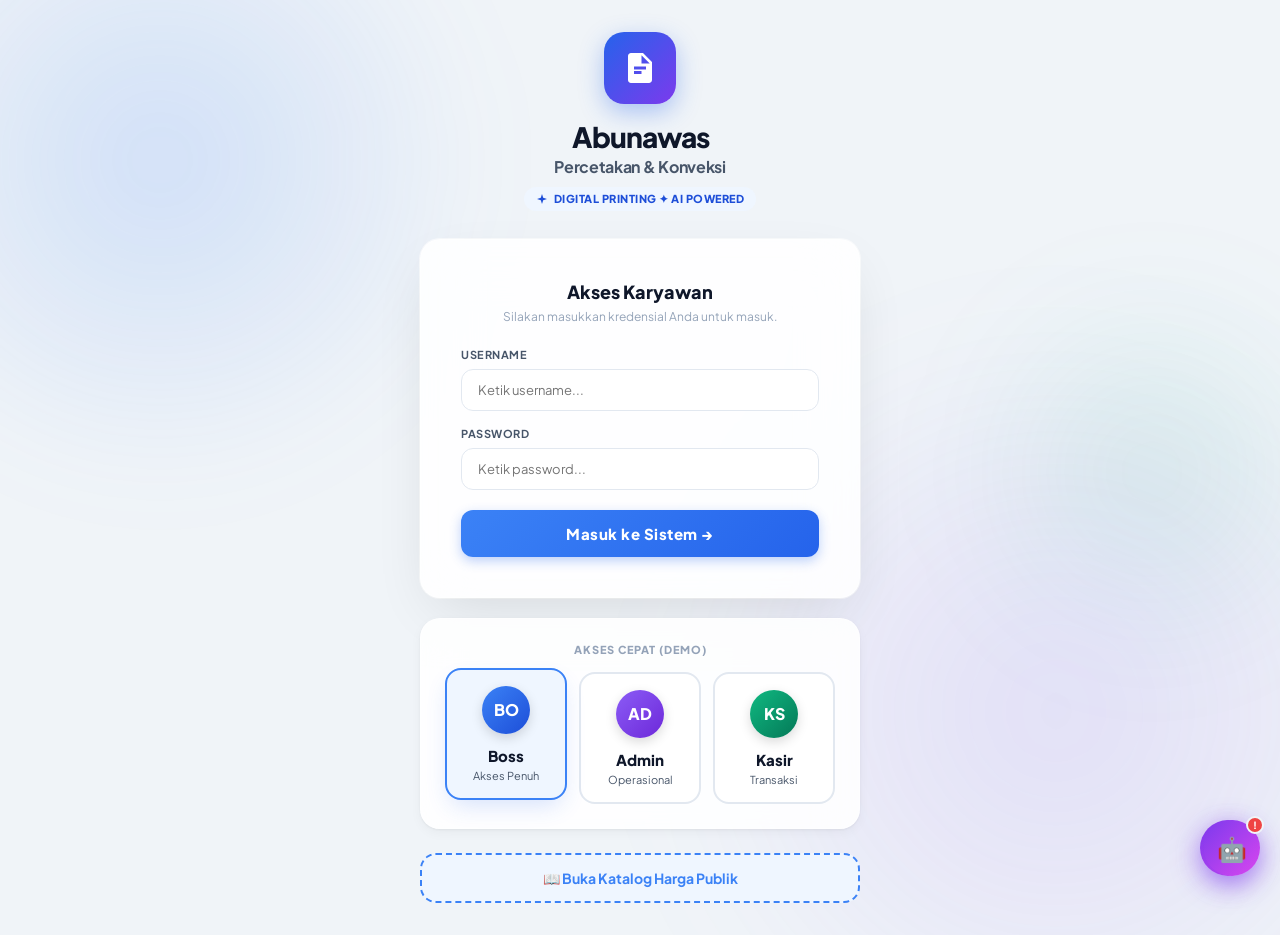
==== commit 01843ee3: "Add files via upload" ====
--- a/index.html
+++ b/index.html
@@ -169,6 +169,12 @@
         <div style="font-size:12px;font-weight:800;color:var(--tx3);letter-spacing:1px;text-transform:uppercase;margin-bottom:16px">Ringkasan Omzet Cepat</div>
         <div class="g4" id="dash-recap-omzet" style="margin-bottom:32px"></div>
 
+        <!-- 💯 SKOR FINANSIAL WIDGET (Boss only) -->
+        <div id="dash-skor-wrap" style="display:none;margin-bottom:24px;">
+          <div style="font-size:12px;font-weight:800;color:var(--tx3);letter-spacing:1px;text-transform:uppercase;margin-bottom:16px">💯 Skor Kesehatan Finansial</div>
+          <div id="dash-skor-widget"></div>
+        </div>
+
         <div style="font-size:12px;font-weight:800;color:var(--tx3);letter-spacing:1px;text-transform:uppercase;margin-bottom:16px">Statistik Keuangan <span id="d-stat-lbl" style="text-transform:none;font-weight:800;color:var(--blue)">(Semua Waktu)</span></div>
         <div class="g4" id="d-stats" style="margin-bottom:32px"></div>
 
@@ -420,7 +426,10 @@
                     </select>
                  </div>
                  <div class="field"><label>Nama Vendor / Toko</label>
-                    <input type="text" id="mv-vendor" list="fi-vnd-list" placeholder="Opsional (Pilih / ketik vendor...)" autocomplete="off">
+                    <div style="display:flex;gap:8px;">
+                      <input type="text" id="mv-vendor" list="fi-vnd-list" placeholder="Pilih / ketik vendor..." autocomplete="off" style="flex:1;" oninput="filterBrgVendorByVendor()">
+                      <button class="btn btn-ghost btn-xs" onclick="openModalVendorInline()" title="Tambah vendor baru" style="flex-shrink:0;">+ Vendor</button>
+                    </div>
                  </div>
               </div>
               
@@ -461,7 +470,10 @@
                 <div id="mv-dp-sisa" style="font-size:14px; color:var(--red); margin-top:12px; font-weight:800;"></div>
               </div>
               
-              <button class="btn btn-green btn-full" style="padding:16px; font-size:15px; margin-top:20px; font-weight:900; letter-spacing:1px; box-shadow:0 6px 20px -5px rgba(16,185,129,0.4);" onclick="simpanPengeluaranCart()">💾 SIMPAN & REKAP NOTA</button>
+              <div style="display:flex;gap:10px;margin-top:20px;flex-wrap:wrap;">
+                <button class="btn btn-green" style="flex:2;min-width:140px;padding:16px;font-size:15px;font-weight:900;letter-spacing:1px;box-shadow:0 6px 20px -5px rgba(16,185,129,0.4);" onclick="simpanPengeluaranCart()">💾 SIMPAN & REKAP NOTA</button>
+                <button class="btn btn-wa" style="flex:1;min-width:120px;padding:16px;font-size:13px;font-weight:800;" onclick="simpanDanWAVendor()">📲 Simpan & WA Vendor</button>
+              </div>
             </div>
             
           </div>
@@ -643,6 +655,68 @@
                 </div>
                 
                 <button class="btn btn-green btn-full" style="padding:18px; font-size:16px; font-weight:900; letter-spacing:1px; box-shadow:0 10px 25px -5px rgba(16,185,129,0.4);" onclick="simpanSetting()">💾 SIMPAN SEMUA PENGATURAN</button>
+
+                <!-- 🔔 NOTIFIKASI WEBHOOK — BOSS ONLY -->
+                <div id="setting-webhook-wrap" style="display:none;">
+                  <div class="card" style="margin:0; border:1px solid rgba(239,68,68,0.3); background:var(--red-l);">
+                    <div class="card-t" style="color:var(--red-d);">🔔 E. Notifikasi Otomatis (Boss Only)</div>
+                    <p style="font-size:12px;color:var(--tx2);margin:0 0 16px;line-height:1.6;">Kirim laporan & alert otomatis ke Telegram atau WhatsApp kamu saat ada event penting.</p>
+                    <div class="g2">
+                      <div class="field" style="margin:0;">
+                        <label style="color:var(--red-d);">Telegram Bot Token</label>
+                        <input type="password" id="set-tg-token" placeholder="123456:ABC-DEF..." style="font-family:var(--mono);font-size:11px;border-color:rgba(239,68,68,0.4);">
+                      </div>
+                      <div class="field" style="margin:0;">
+                        <label style="color:var(--red-d);">Telegram Chat ID</label>
+                        <input type="text" id="set-tg-chatid" placeholder="-100123456789" style="font-family:var(--mono);border-color:rgba(239,68,68,0.4);">
+                      </div>
+                    </div>
+                    <div class="field" style="margin-top:12px;">
+                      <label style="color:var(--red-d);">WA Webhook URL (opsional)</label>
+                      <input type="text" id="set-wa-webhook" placeholder="https://api.wa.me/webhook/..." style="font-family:var(--mono);font-size:11px;border-color:rgba(239,68,68,0.4);">
+                    </div>
+                    <div style="margin-top:12px;display:flex;flex-direction:column;gap:8px;">
+                      <label style="display:flex;align-items:center;gap:10px;font-size:13px;font-weight:700;cursor:pointer;"><input type="checkbox" id="notif-rekap-harian" style="width:18px;height:18px;accent-color:var(--red-d);"> Kirim rekap harian saat toko tutup</label>
+                      <label style="display:flex;align-items:center;gap:10px;font-size:13px;font-weight:700;cursor:pointer;"><input type="checkbox" id="notif-pengeluaran-besar" style="width:18px;height:18px;accent-color:var(--red-d);"> Alert jika pengeluaran &gt; Rp 500.000</label>
+                      <label style="display:flex;align-items:center;gap:10px;font-size:13px;font-weight:700;cursor:pointer;"><input type="checkbox" id="notif-skor-merah" style="width:18px;height:18px;accent-color:var(--red-d);"> Alert jika skor finansial turun ke zona merah</label>
+                    </div>
+                    <button class="btn btn-red btn-sm" style="margin-top:14px;" onclick="testNotifTelegram()">📨 Test Kirim Notifikasi</button>
+                  </div>
+                </div>
+
+                <!-- BOSS ONLY: Notifikasi Webhook -->
+                <div id="boss-webhook-section" style="display:none;">
+                  <div class="card" style="margin:0; background:rgba(239,68,68,0.06); border-color:rgba(239,68,68,0.3);">
+                    <div class="card-t" style="color:var(--red-d);">🔐 E. Notifikasi Boss (Telegram / WA)</div>
+                    <div style="font-size:11px;color:var(--tx2);margin-bottom:14px;line-height:1.5;">Konfigurasi notifikasi otomatis ke Telegram atau WhatsApp saat ada event penting. <b>Hanya terlihat oleh Owner.</b></div>
+                    <div class="field"><label style="color:var(--red-d)">Telegram Bot Token</label>
+                      <input type="password" id="set-tg-token" placeholder="1234567890:AABBcc..." style="font-family:var(--mono);font-size:12px;">
+                    </div>
+                    <div class="field"><label style="color:var(--red-d)">Telegram Chat ID</label>
+                      <input type="text" id="set-tg-chatid" placeholder="-100xxxxxxxxx atau @username" style="font-family:var(--mono);font-size:12px;">
+                    </div>
+                    <div class="field"><label>WA Webhook URL (Opsional)</label>
+                      <input type="text" id="set-wa-webhook" placeholder="https://api.whatsapp.com/... atau fonnte/wablas" style="font-family:var(--mono);font-size:11px;">
+                    </div>
+                    <div style="display:flex;gap:8px;flex-wrap:wrap;margin-bottom:12px;">
+                      <label style="display:flex;align-items:center;gap:6px;font-size:12px;font-weight:700;cursor:pointer;"><input type="checkbox" id="tg-notif-tutup" style="accent-color:var(--red);"> Rekap harian saat tutup toko</label>
+                      <label style="display:flex;align-items:center;gap:6px;font-size:12px;font-weight:700;cursor:pointer;"><input type="checkbox" id="tg-notif-besar" style="accent-color:var(--red);"> Alert pengeluaran besar (>Rp 500rb)</label>
+                      <label style="display:flex;align-items:center;gap:6px;font-size:12px;font-weight:700;cursor:pointer;"><input type="checkbox" id="tg-notif-skor" style="accent-color:var(--red);"> Alert skor finansial zona merah</label>
+                    </div>
+                    <div style="display:flex;gap:8px;">
+                      <button class="btn btn-ghost btn-sm" style="border-color:var(--red);color:var(--red-d);" onclick="simpanWebhookSetting()">💾 Simpan Webhook</button>
+                      <button class="btn btn-ghost btn-sm" onclick="testTelegramNotif()">🔔 Test Kirim</button>
+                    </div>
+                  </div>
+
+                  <!-- Custom Template Konveksi -->
+                  <div class="card" style="margin:0;">
+                    <div class="card-t">🧵 F. Template Konveksi Kustom</div>
+                    <div style="font-size:11px;color:var(--tx2);margin-bottom:14px;">Tambah/ubah template yang muncul di dropdown Kalkulator Produksi.</div>
+                    <div id="custom-tpl-list" style="display:flex;flex-direction:column;gap:8px;margin-bottom:12px;"></div>
+                    <button class="btn btn-blue btn-sm" onclick="tambahCustomTemplate()">+ Tambah Template Baru</button>
+                  </div>
+                </div>
             </div>
         </div>
       </div>
@@ -679,15 +753,19 @@
 
           <!-- Input URL Webhook Khusus Barang -->
           <div class="field">
-            <label style="color:var(--blue-d); font-weight:800;">URL Webhook Google Sheets (Data Barang)</label>
+            <label style="color:var(--blue-d); font-weight:800;">URL Google Apps Script (bisa pakai URL yang sama dengan Backup Utama)</label>
             <div style="display:flex;gap:10px;">
               <input type="text" id="barang-sheet-url"
                 placeholder="https://script.google.com/macros/s/.../exec"
-                style="flex:1; font-family:var(--mono); font-size:12px; border-color:rgba(59,130,246,0.4);"
+                style="flex:1; font-family:var(--mono); font-size:11px; border-color:rgba(59,130,246,0.4);"
                 oninput="localStorage.setItem('abunawas_barang_sheet_url', this.value)">
+              <button class="btn btn-ghost btn-xs" onclick="pingGAS(document.getElementById('barang-sheet-url').value)" title="Test koneksi">🔌 Test</button>
               <button class="btn btn-ghost btn-xs" onclick="document.getElementById('barang-sheet-url').value=''; localStorage.removeItem('abunawas_barang_sheet_url');" title="Hapus URL">✕</button>
             </div>
-            <div style="font-size:11px;color:var(--tx3);margin-top:6px;">Buat Google Apps Script terpisah atau gunakan sheet yang sama dengan endpoint berbeda. <a href="#" onclick="showGASGuide();return false;" style="color:var(--blue-d);font-weight:700;">Lihat panduan kode GAS →</a></div>
+            <div style="font-size:11px;color:var(--tx3);margin-top:6px;">
+              💡 Gunakan URL GAS yang sama dengan field "URL Web App Google Script" di atas — sudah otomatis terisi. 
+              <a href="#" onclick="showGASGuide();return false;" style="color:var(--blue-d);font-weight:700;">Lihat kode GAS lengkap →</a>
+            </div>
           </div>
 
           <!-- Tombol Backup & Restore -->
@@ -1085,8 +1163,26 @@
         <datalist id="dl-kat"></datalist>
       </div>
     </div>
-    
-    <div class="field" id="mb-stok-wrap" style="display:none; background:var(--blue-l); padding:12px; border-radius:10px; border:1px solid rgba(59,130,246,0.3);"><label style="color:var(--blue-d)">Stok Saat Ini Gudang (Fisik)</label><input id="mb-stok" type="number" placeholder="0" style="font-weight:800; font-size:16px; font-family:var(--mono); border-color:var(--blue);"></div>
+
+    <!-- Vendor & Harga Modal -->
+    <div style="background:var(--green-l);border:1px solid rgba(16,185,129,0.3);border-radius:12px;padding:16px;margin-bottom:16px;">
+      <div style="font-size:12px;font-weight:800;color:var(--green-d);margin-bottom:12px;">⚙️ Skema Makelar — Vendor & Harga</div>
+      <div class="field" style="margin-bottom:10px;">
+        <label style="color:var(--green-d)">Dikerjakan Oleh Vendor</label>
+        <div style="display:flex;gap:8px;">
+          <input type="text" id="mb-vendor" list="mb-vendor-list" autocomplete="off" placeholder="Pilih vendor atau kosongkan..." style="flex:1;border-color:rgba(16,185,129,0.5);" oninput="hitungProfitPreview()">
+          <datalist id="mb-vendor-list"></datalist>
+          <button class="btn btn-ghost btn-xs" onclick="openModalVendorInline()" title="Tambah vendor baru" style="border-color:var(--green);color:var(--green-d);flex-shrink:0;">+ Vendor</button>
+        </div>
+      </div>
+      <div class="g2">
+        <div class="field" style="margin:0"><label style="color:var(--green-d)">Harga Modal / Vendor (Rp)</label>
+          <input id="mb-modal" type="text" placeholder="Harga beli dari vendor" style="font-weight:800;font-family:var(--mono);border-color:rgba(16,185,129,0.5);" oninput="this.value=formatRibuan(this.value);hitungProfitPreview()"></div>
+        <div class="field" style="margin:0"><label style="color:var(--blue-d)">Harga Jual ke Pelanggan (Rp)</label>
+          <input id="mb-harga-jual" type="text" placeholder="Harga jual utama" style="font-weight:800;font-family:var(--mono);border-color:rgba(59,130,246,0.5);" oninput="this.value=formatRibuan(this.value);hitungProfitPreview()"></div>
+      </div>
+      <div id="mb-profit-preview" style="display:none;margin-top:10px;padding:10px 14px;background:var(--surf);border-radius:8px;font-size:12px;font-weight:700;font-family:var(--mono);"></div>
+    </div>
 
     <div style="background:var(--surf2);border:1px solid var(--bdr);border-radius:12px;padding:16px;margin-bottom:16px">
       <div style="display:flex;justify-content:space-between;align-items:center;margin-bottom:14px">
@@ -1102,7 +1198,6 @@
       <div id="tier-rows" style="display:flex;flex-direction:column;gap:8px;"></div>
       <button class="btn btn-ghost btn-full" style="border:2px dashed var(--bdr);margin-top:12px;color:var(--blue); font-weight:700;" onclick="addTierRow()">+ Tambah Baris Harga</button>
     </div>
-    <div class="field"><label>Harga Modal Pokok (Rp)</label><input id="mb-modal" type="text" placeholder="Modal dasar untuk hitung laba..." style="font-weight:700; font-family:var(--mono);" oninput="this.value=formatRibuan(this.value);"></div>
     <div class="modal-acts">
       <button class="btn btn-ghost" style="flex:1; padding:14px;" onclick="closeModal('mo-barang')">Batal</button>
       <button class="btn btn-blue" style="flex:1; padding:14px;" onclick="simpanBarang()">Simpan Data</button>
@@ -1239,6 +1334,62 @@
   </div>
 </div>
 
+<!-- Tesseract.js CDN for OCR -->
+<script src="https://cdnjs.cloudflare.com/ajax/libs/tesseract.js/5.0.4/tesseract.min.js"></script>
+
+<!-- ══ FLOATING AI CHATBOT WIDGET ══ -->
+<div id="fab-chat-btn" onclick="toggleFloatingChat()" style="position:fixed;bottom:24px;right:24px;width:56px;height:56px;border-radius:50%;background:linear-gradient(135deg,#7C3AED,#D946EF);color:#fff;font-size:24px;display:flex;align-items:center;justify-content:center;cursor:pointer;box-shadow:0 8px 30px rgba(124,58,237,0.45);z-index:9998;transition:all 0.3s;user-select:none;" title="Asisten Abunawas">🤖</div>
+
+<div id="fab-chat-panel" style="display:none;position:fixed;bottom:90px;right:16px;width:340px;max-width:calc(100vw - 32px);height:480px;background:var(--surf);border:1px solid var(--bdr);border-radius:20px;box-shadow:0 20px 60px rgba(0,0,0,0.25);z-index:9997;flex-direction:column;overflow:hidden;">
+  <div style="background:linear-gradient(135deg,#7C3AED,#D946EF);padding:14px 16px;display:flex;align-items:center;justify-content:space-between;">
+    <div style="display:flex;align-items:center;gap:10px;">
+      <div style="width:32px;height:32px;border-radius:50%;background:rgba(255,255,255,0.2);display:flex;align-items:center;justify-content:center;font-size:16px;">🤖</div>
+      <div><div style="font-weight:800;font-size:13px;color:#fff;">Asisten Abunawas</div><div style="font-size:10px;color:rgba(255,255,255,0.7);">AI Konsultasi Percetakan & HPP</div></div>
+    </div>
+    <button onclick="toggleFloatingChat()" style="background:rgba(255,255,255,0.15);border:none;color:#fff;width:28px;height:28px;border-radius:50%;cursor:pointer;font-size:16px;display:flex;align-items:center;justify-content:center;">✕</button>
+  </div>
+  <div id="fab-chat-msgs" style="flex:1;overflow-y:auto;padding:14px;display:flex;flex-direction:column;gap:10px;">
+    <div class="ai-bubble ai-bubble-bot"><div class="ai-bubble-ava">🤖</div><div class="ai-bubble-msg" style="font-size:12px;">Halo! Saya Asisten Abunawas 👋<br><br>Bisa bantu konsultasi HPP, optimasi harga, atau auto-isi form.<br><br>Coba ketik: <i>"catat belanja banner di vendor kuntri 400ribu"</i></div></div>
+  </div>
+  <div id="fab-chat-quick" style="padding:0 10px 6px;display:flex;gap:6px;flex-wrap:wrap;">
+    <span class="ai-quick-q" style="font-size:10px;padding:4px 8px;" onclick="fabQuickAsk('Bulan ini boros di mana?')">💸 Boros?</span>
+    <span class="ai-quick-q" style="font-size:10px;padding:4px 8px;" onclick="fabQuickAsk('Siapa yang belum bayar?')">👤 Piutang</span>
+    <span class="ai-quick-q" style="font-size:10px;padding:4px 8px;" onclick="fabQuickAsk('Saran optimasi HPP produk saya')">💡 Optimasi HPP</span>
+  </div>
+  <div style="border-top:1px solid var(--bdr);padding:10px;display:flex;gap:8px;">
+    <input id="fab-chat-input" placeholder="Ketik pesan atau perintah..." style="flex:1;border:1px solid var(--bdr);border-radius:10px;padding:8px 12px;font-size:12px;outline:none;background:var(--surf2);color:var(--tx);font-family:var(--fn);" onkeydown="if(event.key==='Enter')kirimFabChat()">
+    <button onclick="kirimFabChat()" style="background:linear-gradient(135deg,#7C3AED,#D946EF);border:none;color:#fff;padding:8px 14px;border-radius:10px;cursor:pointer;font-size:13px;">↑</button>
+  </div>
+</div>
+
+<!-- ═══════ FLOATING AI CHATBOT ═══════ -->
+<div id="float-chat-btn" onclick="toggleFloatChat()" style="display:none;position:fixed;bottom:24px;right:20px;z-index:9998;width:56px;height:56px;border-radius:50%;background:linear-gradient(135deg,#7C3AED,#D946EF);box-shadow:0 8px 24px rgba(124,58,237,0.4);cursor:pointer;display:flex;align-items:center;justify-content:center;font-size:24px;transition:all 0.3s;" title="Asisten Abunawas">🤖
+  <div id="float-chat-badge" style="display:none;position:absolute;top:-4px;right:-4px;width:18px;height:18px;background:#EF4444;border-radius:50%;font-size:10px;font-weight:900;color:#fff;display:flex;align-items:center;justify-content:center;border:2px solid var(--bg);">!</div>
+</div>
+<div id="float-chat-box" style="display:none;position:fixed;bottom:90px;right:16px;z-index:9999;width:340px;max-width:calc(100vw - 32px);background:var(--surf);border:1px solid var(--bdr);border-radius:20px;box-shadow:0 16px 48px rgba(0,0,0,0.25);overflow:hidden;flex-direction:column;max-height:480px;">
+  <div style="background:linear-gradient(135deg,#7C3AED,#D946EF);padding:14px 16px;display:flex;align-items:center;justify-content:space-between;">
+    <div style="display:flex;align-items:center;gap:10px;">
+      <div style="width:32px;height:32px;border-radius:50%;background:rgba(255,255,255,0.2);display:flex;align-items:center;justify-content:center;font-size:16px;">🤖</div>
+      <div><div style="font-weight:800;color:#fff;font-size:14px;">Asisten Abunawas</div><div style="font-size:10px;color:rgba(255,255,255,0.8);">AI Keuangan & Percetakan</div></div>
+    </div>
+    <button onclick="toggleFloatChat()" style="background:none;border:none;color:#fff;font-size:20px;cursor:pointer;line-height:1;">×</button>
+  </div>
+  <div id="float-chat-msgs" style="flex:1;overflow-y:auto;padding:14px;display:flex;flex-direction:column;gap:10px;max-height:300px;">
+    <div class="ai-bubble ai-bubble-bot"><div class="ai-bubble-ava">🤖</div><div class="ai-bubble-msg" style="font-size:12px;">Halo! Saya Asisten Abunawas. Tanya apa saja, atau ketik perintah seperti: <b>"catat belanja banner di vendor kuntri 400ribu"</b></div></div>
+  </div>
+  <div style="border-top:1px solid var(--bdr);padding:10px;background:var(--surf2);">
+    <div style="display:flex;gap:8px;">
+      <input id="float-chat-input" placeholder="Tanya atau perintah..." style="flex:1;padding:8px 12px;border:1px solid var(--bdr);border-radius:10px;font-size:12px;font-family:var(--fn);background:var(--surf);color:var(--tx);outline:none;" onkeydown="if(event.key==='Enter')kirimFloatChat()">
+      <button onclick="kirimFloatChat()" style="background:linear-gradient(135deg,#7C3AED,#D946EF);border:none;border-radius:10px;padding:8px 14px;color:#fff;font-size:16px;cursor:pointer;">↑</button>
+    </div>
+    <div style="display:flex;gap:6px;margin-top:8px;flex-wrap:wrap;">
+      <span class="ai-quick-q" style="font-size:10px;padding:4px 10px;" onclick="floatQuickAsk('Laba bulan ini berapa?')">💰 Laba?</span>
+      <span class="ai-quick-q" style="font-size:10px;padding:4px 10px;" onclick="floatQuickAsk('Siapa yang belum bayar?')">⚠️ Piutang?</span>
+      <span class="ai-quick-q" style="font-size:10px;padding:4px 10px;" onclick="floatQuickAsk('Saran hemat bulan ini')">💡 Hemat?</span>
+    </div>
+  </div>
+</div>
+
 <script src="script.js"></script>
 </body>
 </html>
--- a/style.css
+++ b/style.css
@@ -787,3 +787,24 @@
 #backup-brg-preview { animation: fadeSlideUp 0.3s ease; }
 #gas-guide { animation: fadeSlideUp 0.25s ease; }
 #gas-code-block { user-select: all; }
+
+/* ════ Floating Chatbot ════ */
+#float-chat-btn { transition: all 0.3s; }
+#float-chat-btn:hover { transform: scale(1.08); box-shadow: 0 12px 32px rgba(124,58,237,0.5) !important; }
+#float-chat-box { animation: fadeSlideUp 0.25s ease; }
+
+/* ════ Profit Preview ════ */
+#mb-profit-preview { transition: all 0.2s; border-left: 3px solid var(--green); }
+
+/* ════ Webhook Boss Only ════ */
+#setting-webhook-wrap { animation: fadeSlideUp 0.3s ease; }
+
+/* ════ Dashboard Skor ════ */
+#dash-skor-wrap { animation: fadeSlideUp 0.4s ease; }
+
+/* ════ Responsive Form Grid Fix ════ */
+@media (max-width: 640px) {
+  .g2, .g3, .g4 { grid-template-columns: 1fr !important; }
+  #float-chat-box { width: calc(100vw - 32px); right: 16px; }
+  .sim-result { grid-template-columns: 1fr 1fr !important; }
+}
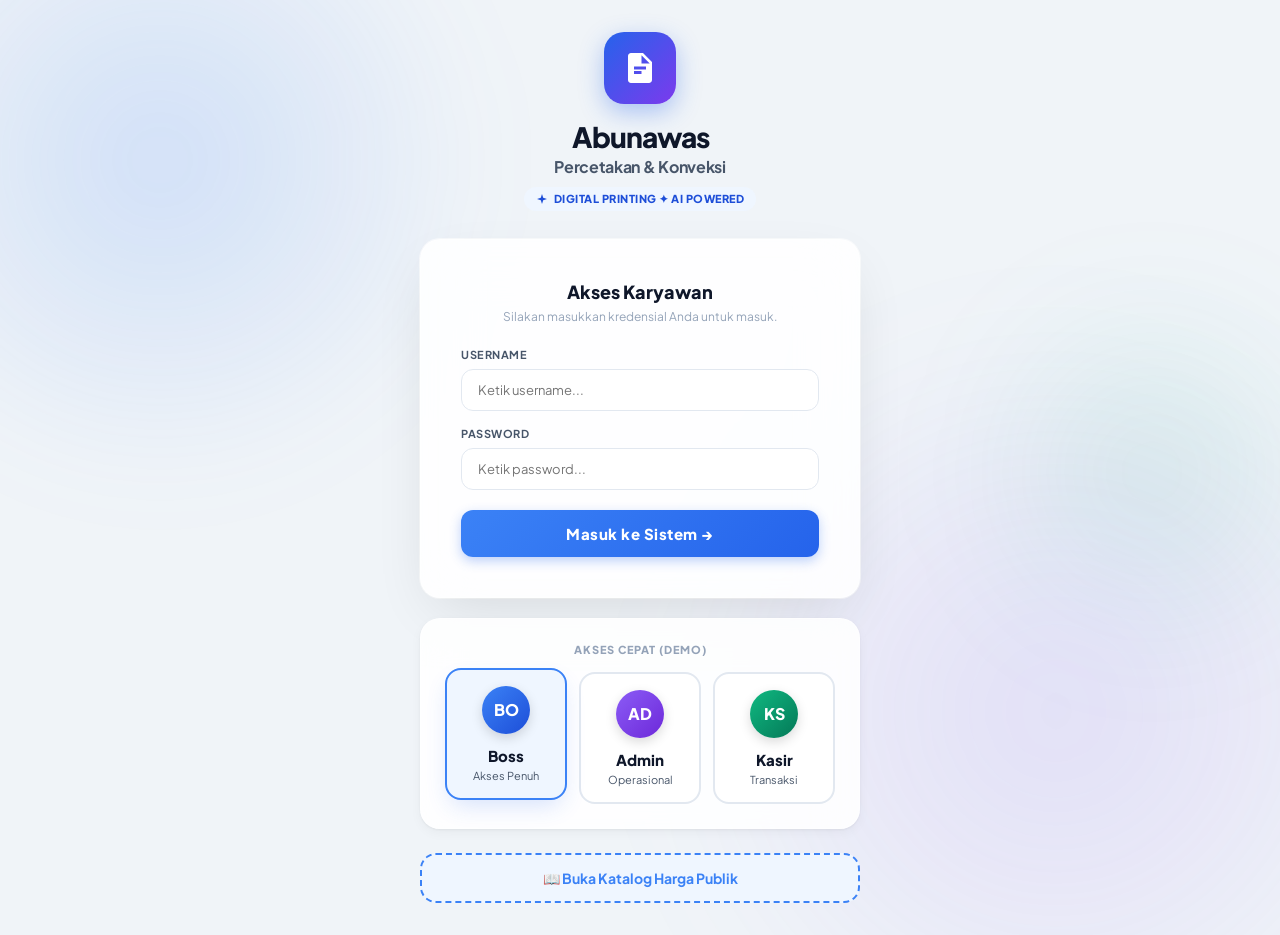
==== commit 88bae775: "Add files via upload" ====
--- a/index.html
+++ b/index.html
@@ -27,6 +27,7 @@
 <script src="https://cdnjs.cloudflare.com/ajax/libs/html2canvas/1.4.1/html2canvas.min.js"></script>
 
 <link rel="stylesheet" href="style.css">
+  <link rel="stylesheet" href="receipt/receipt.css">
 </head>
 <body>
 <div id="toast"></div>
@@ -577,147 +578,80 @@
       <!-- PENGATURAN TOKO DINAMIS -->
       <div class="page" id="pg-setting">
         <div class="ph"><div class="pt">Pengaturan Toko</div><div class="ps">Ubah nomor rekening dinamis, kategori pengeluaran, dan sistem stok.</div></div>
-        
-        <div class="layout-aside">
+        <div>
+          <div class="card">
+            <div class="card-t">A. Daftar Rekening Bank & E-Wallet</div>
+            <div style="font-size:12px;color:var(--tx2);margin-bottom:14px;">Rekening ini akan otomatis tercetak di Struk PDF Pelanggan.</div>
+            <div id="set-rek-wrap"></div>
+            <button class="btn btn-ghost btn-sm" style="margin-top:10px;" onclick="tambahSetRek()">+ Tambah Rekening Lainnya</button>
+          </div>
+          <div class="card">
+            <div class="card-t">B1. Kategori Pengeluaran Toko</div>
+            <div id="set-kat-wrap" style="display:flex;flex-wrap:wrap;gap:8px;margin-bottom:10px;"></div>
+            <div style="display:flex;gap:8px;"><input id="set-kat-new" placeholder="Nama kategori baru..." style="flex:1;padding:8px 12px;border:1px solid var(--bdr);border-radius:8px;font-family:var(--fn);background:var(--surf);color:var(--tx);font-size:13px;"><button class="btn btn-blue btn-sm" onclick="tambahSetKat()">Tambah</button></div>
+          </div>
+          <div class="card">
+            <div class="card-t">B2. Kategori Produk / Cetakan Toko</div>
+            <div style="font-size:11px;color:var(--tx2);margin-bottom:10px;">Kategori ini muncul saat Bapak menambah/edit Data Barang Toko.</div>
+            <div id="set-katprod-wrap" style="display:flex;flex-wrap:wrap;gap:8px;margin-bottom:10px;"></div>
+            <div style="display:flex;gap:8px;"><input id="set-katprod-new" placeholder="Nama kategori produk baru..." style="flex:1;padding:8px 12px;border:1px solid var(--bdr);border-radius:8px;font-family:var(--fn);background:var(--surf);color:var(--tx);font-size:13px;"><button class="btn btn-blue btn-sm" onclick="tambahSetKatProd()">Tambah</button></div>
+          </div>
+          <div class="card">
+            <div class="card-t">B3. Satuan Jual Barang</div>
+            <div style="font-size:11px;color:var(--tx2);margin-bottom:10px;">Satuan ukur (pcs, meter, rim, paket, dll) untuk Master Barang.</div>
+            <div id="set-sat-wrap" style="display:flex;flex-wrap:wrap;gap:8px;margin-bottom:10px;"></div>
+            <div style="display:flex;gap:8px;"><input id="set-sat-new" placeholder="Satuan baru..." style="flex:1;padding:8px 12px;border:1px solid var(--bdr);border-radius:8px;font-family:var(--fn);background:var(--surf);color:var(--tx);font-size:13px;"><button class="btn btn-blue btn-sm" onclick="tambahSetSat()">Tambah</button></div>
+          </div>
+          <div class="card">
+            <div class="card-t">C. Pengaturan QRIS & Ongkir</div>
+            <div class="g2">
+              <div class="field"><label>Tarif Ongkos Kirim per KM (Rp)</label><input type="number" id="set-ongkir" placeholder="2000"></div>
+              <div class="field"><label>Link Gambar QRIS</label><input type="text" id="set-qris-img" placeholder="https://...link gambar QRIS..."></div>
+            </div>
+            <div class="field"><label>Link Teks QRIS (Untuk di WA)</label><input type="text" id="set-qris-wa" placeholder="https://...link QRIS WA..."></div>
+          </div>
+          <div class="card">
+            <div class="card-t">🤖 D. Konfigurasi AI (Gemini)</div>
+            <div style="font-size:11px;color:var(--tx2);margin-bottom:14px;line-height:1.6;">Masukkan API Key Google Gemini agar fitur Asisten AI bisa digunakan. Dapatkan gratis di <a href="https://aistudio.google.com/app/apikey" target="_blank" style="color:var(--blue-d);font-weight:700;">aistudio.google.com</a></div>
+            <div class="field"><label>Google Gemini API Key</label><input type="password" id="set-gemini-key" placeholder="AIza..."></div>
+          </div>
+          <div class="card">
+            <div class="card-t">D. Fitur Opsional (Sistem Gudang)</div>
+            <label style="display:flex;align-items:center;gap:10px;font-size:14px;font-weight:700;cursor:pointer;"><input type="checkbox" id="set-use-stok" style="width:20px;height:20px;accent-color:var(--blue);"> Aktifkan Manajemen Stok Bahan Baku</label>
+            <div style="font-size:11px;color:var(--tx3);margin-top:8px;line-height:1.5;">Jika dicentang, menu Master Barang akan memunculkan kolom Stok, dan stok otomatis berkurang setiap ada Transaksi Kasir.</div>
+          </div>
+          <button class="btn btn-green btn-full" style="padding:18px;font-size:16px;font-weight:900;letter-spacing:1px;box-shadow:0 10px 25px -5px rgba(16,185,129,0.4);" onclick="simpanSetting()">💾 SIMPAN SEMUA PENGATURAN</button>
+
+          <!-- 🔐 NOTIFIKASI BOSS ONLY -->
+          <div id="setting-webhook-wrap" style="display:none;">
+            <div class="card" style="border:1px solid rgba(239,68,68,0.3);background:rgba(239,68,68,0.05);">
+              <div class="card-t" style="color:var(--red-d);">🔐 E. Notifikasi Boss (Telegram / WA)</div>
+              <div style="font-size:11px;color:var(--tx2);margin-bottom:14px;line-height:1.5;">Kirim rekap & alert otomatis ke Telegram/WA. <b>Hanya terlihat Owner.</b></div>
+              <div class="g2">
+                <div class="field" style="margin:0;"><label style="color:var(--red-d)">Telegram Bot Token</label>
+                  <input type="password" id="set-tg-token" placeholder="1234567890:AABBcc..." style="font-family:var(--mono);font-size:12px;">
+                </div>
+                <div class="field" style="margin:0;"><label style="color:var(--red-d)">Telegram Chat ID</label>
+                  <input type="text" id="set-tg-chatid" placeholder="-100xxxxxxxxx" style="font-family:var(--mono);">
+                </div>
+              </div>
+              <div class="field" style="margin-top:10px;"><label>WA Webhook URL (opsional)</label>
+                <input type="text" id="set-wa-webhook" placeholder="https://api.wa.me/webhook/..." style="font-family:var(--mono);font-size:11px;">
+              </div>
+              <div style="display:flex;flex-direction:column;gap:8px;margin:12px 0;">
+                <label style="display:flex;align-items:center;gap:8px;font-size:12px;font-weight:700;cursor:pointer;"><input type="checkbox" id="notif-rekap-harian" style="accent-color:var(--red);width:16px;height:16px;"> Rekap harian saat logout/tutup toko</label>
+                <label style="display:flex;align-items:center;gap:8px;font-size:12px;font-weight:700;cursor:pointer;"><input type="checkbox" id="notif-pengeluaran-besar" style="accent-color:var(--red);width:16px;height:16px;"> Alert pengeluaran besar (&gt;Rp 500rb)</label>
+                <label style="display:flex;align-items:center;gap:8px;font-size:12px;font-weight:700;cursor:pointer;"><input type="checkbox" id="notif-skor-merah" style="accent-color:var(--red);width:16px;height:16px;"> Alert skor finansial zona merah</label>
+              </div>
+              <button class="btn btn-red btn-sm" onclick="testNotifTelegram()">📨 Test Kirim Notifikasi</button>
+            </div>
             <div class="card">
-               <div class="card-t">A. Daftar Rekening Bank & E-Wallet</div>
-               <div style="font-size:12px; color:var(--tx3); margin-bottom:16px;">Rekening ini akan otomatis tercetak di Struk PDF Pelanggan.</div>
-               <div id="set-rek-wrap" style="background:var(--surf2); padding:16px; border-radius:12px; border:1px solid var(--bdr); margin-bottom:16px;">
-                   <!-- Injeksi JS Rekening Dinamis -->
-               </div>
-               <button class="btn btn-ghost btn-sm" style="border:2px dashed var(--blue); color:var(--blue); width:100%; padding:12px; font-size:13px;" onclick="tambahSetRek()">+ Tambah Rekening Lainnya</button>
-            </div>
-            
-            <div style="display:flex; flex-direction:column; gap:20px;">
-                
-                <div class="card" style="margin:0;">
-                   <div class="card-t">B1. Kategori Pengeluaran Toko</div>
-                   <div id="set-kat-wrap" style="display:flex; flex-wrap:wrap; gap:10px; margin-bottom:16px;">
-                       <!-- Injeksi JS Kategori Dinamis -->
-                   </div>
-                   <div style="display:flex; gap:12px;">
-                       <input type="text" id="set-new-kat" placeholder="Ketik kategori baru..." style="flex:1; padding:12px 16px; border:1px solid var(--bdr); border-radius:10px; font-family:var(--fn); font-size:13px;">
-                       <button class="btn btn-blue" onclick="tambahSetKat()">Tambah</button>
-                   </div>
-                </div>
-
-                <div class="card" style="margin:0;">
-                   <div class="card-t">B2. Kategori Produk / Cetakan Toko</div>
-                   <div style="font-size:11px; color:var(--tx3); margin-bottom:12px;">Kategori ini muncul saat Bapak menambah/edit Data Barang Toko.</div>
-                   <div id="set-kat-prod-wrap" style="display:flex; flex-wrap:wrap; gap:10px; margin-bottom:16px;">
-                       <!-- Injeksi JS Kategori Dinamis -->
-                   </div>
-                   <div style="display:flex; gap:12px;">
-                       <input type="text" id="set-new-kat-prod" placeholder="Ketik kategori produk baru..." style="flex:1; padding:12px 16px; border:1px solid var(--bdr); border-radius:10px; font-family:var(--fn); font-size:13px;">
-                       <button class="btn btn-blue" onclick="tambahSetKatProduk()">Tambah</button>
-                   </div>
-                </div>
-
-                <div class="card" style="margin:0;">
-                   <div class="card-t">B3. Satuan Jual Barang</div>
-                   <div style="font-size:11px; color:var(--tx3); margin-bottom:12px;">Satuan ukur (pcs, meter, rim, paket, dll) untuk Master Barang.</div>
-                   <div id="set-satuan-wrap" style="display:flex; flex-wrap:wrap; gap:10px; margin-bottom:16px;">
-                       <!-- Injeksi JS Satuan Dinamis -->
-                   </div>
-                   <div style="display:flex; gap:12px;">
-                       <input type="text" id="set-new-satuan" placeholder="Ketik satuan baru..." style="flex:1; padding:12px 16px; border:1px solid var(--bdr); border-radius:10px; font-family:var(--fn); font-size:13px;">
-                       <button class="btn btn-blue" onclick="tambahSetSatuan()">Tambah</button>
-                   </div>
-                </div>
-
-                <div class="card" style="margin:0;">
-                   <div class="card-t">C. Pengaturan QRIS & Ongkir</div>
-                   <div class="field"><label>Tarif Ongkos Kirim per KM (Rp)</label><input type="number" id="set-ongkir-km" placeholder="2000" style="font-family:var(--mono); font-weight:700;"></div>
-                   <div class="field"><label>Link Gambar QRIS</label>
-                       <input type="text" id="set-qris-img" placeholder="qris.png">
-                   </div>
-                   <div class="field"><label>Link Teks QRIS (Untuk di WA)</label>
-                       <input type="text" id="set-qris-link" placeholder="Misal: https://plenoskasir.github.io/Database-Percetakan-Abunawas/qris.png">
-                   </div>
-                </div>
-
-                <div class="card" style="margin:0; background:var(--purple-l); border-color:rgba(139,92,246,0.3);">
-                   <div class="card-t" style="color:#7C3AED;">🤖 D. Konfigurasi AI (Gemini)</div>
-                   <div style="font-size:12px; color:var(--tx2); margin-bottom:12px; line-height:1.5;">Masukkan API Key Google Gemini agar fitur Asisten AI bisa digunakan. Dapatkan gratis di <a href="https://aistudio.google.com/app/apikey" target="_blank" style="color:#8B5CF6; font-weight:700;">aistudio.google.com</a></div>
-                   <div class="field" style="margin-bottom:8px;"><label style="color:#7C3AED;">Google Gemini API Key</label>
-                       <input type="password" id="set-gemini-key" placeholder="Paste API Key Anda di sini..." style="font-family:var(--mono); font-size:12px; border-color:#C4B5FD;">
-                   </div>
-                   <div id="ai-key-status" style="font-size:11px; margin-top:6px; font-weight:700;"></div>
-                </div>
-                
-                <div class="card" style="margin:0; background:var(--blue-l); border-color:rgba(59,130,246,0.3);">
-                   <div class="card-t" style="color:var(--blue-d)">D. Fitur Opsional (Sistem Gudang)</div>
-                   <label style="display:flex; align-items:center; gap:12px; cursor:pointer; font-weight:800; color:var(--blue-d); font-size:15px;">
-                       <input type="checkbox" id="set-use-stok" style="width:24px; height:24px; accent-color:var(--blue-d);">
-                       Aktifkan Manajemen Stok Bahan Baku
-                   </label>
-                   <div style="font-size:12px; color:var(--tx2); margin-top:8px; line-height:1.5;">Jika dicentang, menu Master Barang akan memunculkan kolom Stok, dan stok otomatis berkurang setiap ada Transaksi Kasir.</div>
-                </div>
-                
-                <button class="btn btn-green btn-full" style="padding:18px; font-size:16px; font-weight:900; letter-spacing:1px; box-shadow:0 10px 25px -5px rgba(16,185,129,0.4);" onclick="simpanSetting()">💾 SIMPAN SEMUA PENGATURAN</button>
-
-                <!-- 🔔 NOTIFIKASI WEBHOOK — BOSS ONLY -->
-                <div id="setting-webhook-wrap" style="display:none;">
-                  <div class="card" style="margin:0; border:1px solid rgba(239,68,68,0.3); background:var(--red-l);">
-                    <div class="card-t" style="color:var(--red-d);">🔔 E. Notifikasi Otomatis (Boss Only)</div>
-                    <p style="font-size:12px;color:var(--tx2);margin:0 0 16px;line-height:1.6;">Kirim laporan & alert otomatis ke Telegram atau WhatsApp kamu saat ada event penting.</p>
-                    <div class="g2">
-                      <div class="field" style="margin:0;">
-                        <label style="color:var(--red-d);">Telegram Bot Token</label>
-                        <input type="password" id="set-tg-token" placeholder="123456:ABC-DEF..." style="font-family:var(--mono);font-size:11px;border-color:rgba(239,68,68,0.4);">
-                      </div>
-                      <div class="field" style="margin:0;">
-                        <label style="color:var(--red-d);">Telegram Chat ID</label>
-                        <input type="text" id="set-tg-chatid" placeholder="-100123456789" style="font-family:var(--mono);border-color:rgba(239,68,68,0.4);">
-                      </div>
-                    </div>
-                    <div class="field" style="margin-top:12px;">
-                      <label style="color:var(--red-d);">WA Webhook URL (opsional)</label>
-                      <input type="text" id="set-wa-webhook" placeholder="https://api.wa.me/webhook/..." style="font-family:var(--mono);font-size:11px;border-color:rgba(239,68,68,0.4);">
-                    </div>
-                    <div style="margin-top:12px;display:flex;flex-direction:column;gap:8px;">
-                      <label style="display:flex;align-items:center;gap:10px;font-size:13px;font-weight:700;cursor:pointer;"><input type="checkbox" id="notif-rekap-harian" style="width:18px;height:18px;accent-color:var(--red-d);"> Kirim rekap harian saat toko tutup</label>
-                      <label style="display:flex;align-items:center;gap:10px;font-size:13px;font-weight:700;cursor:pointer;"><input type="checkbox" id="notif-pengeluaran-besar" style="width:18px;height:18px;accent-color:var(--red-d);"> Alert jika pengeluaran &gt; Rp 500.000</label>
-                      <label style="display:flex;align-items:center;gap:10px;font-size:13px;font-weight:700;cursor:pointer;"><input type="checkbox" id="notif-skor-merah" style="width:18px;height:18px;accent-color:var(--red-d);"> Alert jika skor finansial turun ke zona merah</label>
-                    </div>
-                    <button class="btn btn-red btn-sm" style="margin-top:14px;" onclick="testNotifTelegram()">📨 Test Kirim Notifikasi</button>
-                  </div>
-                </div>
-
-                <!-- BOSS ONLY: Notifikasi Webhook -->
-                <div id="boss-webhook-section" style="display:none;">
-                  <div class="card" style="margin:0; background:rgba(239,68,68,0.06); border-color:rgba(239,68,68,0.3);">
-                    <div class="card-t" style="color:var(--red-d);">🔐 E. Notifikasi Boss (Telegram / WA)</div>
-                    <div style="font-size:11px;color:var(--tx2);margin-bottom:14px;line-height:1.5;">Konfigurasi notifikasi otomatis ke Telegram atau WhatsApp saat ada event penting. <b>Hanya terlihat oleh Owner.</b></div>
-                    <div class="field"><label style="color:var(--red-d)">Telegram Bot Token</label>
-                      <input type="password" id="set-tg-token" placeholder="1234567890:AABBcc..." style="font-family:var(--mono);font-size:12px;">
-                    </div>
-                    <div class="field"><label style="color:var(--red-d)">Telegram Chat ID</label>
-                      <input type="text" id="set-tg-chatid" placeholder="-100xxxxxxxxx atau @username" style="font-family:var(--mono);font-size:12px;">
-                    </div>
-                    <div class="field"><label>WA Webhook URL (Opsional)</label>
-                      <input type="text" id="set-wa-webhook" placeholder="https://api.whatsapp.com/... atau fonnte/wablas" style="font-family:var(--mono);font-size:11px;">
-                    </div>
-                    <div style="display:flex;gap:8px;flex-wrap:wrap;margin-bottom:12px;">
-                      <label style="display:flex;align-items:center;gap:6px;font-size:12px;font-weight:700;cursor:pointer;"><input type="checkbox" id="tg-notif-tutup" style="accent-color:var(--red);"> Rekap harian saat tutup toko</label>
-                      <label style="display:flex;align-items:center;gap:6px;font-size:12px;font-weight:700;cursor:pointer;"><input type="checkbox" id="tg-notif-besar" style="accent-color:var(--red);"> Alert pengeluaran besar (>Rp 500rb)</label>
-                      <label style="display:flex;align-items:center;gap:6px;font-size:12px;font-weight:700;cursor:pointer;"><input type="checkbox" id="tg-notif-skor" style="accent-color:var(--red);"> Alert skor finansial zona merah</label>
-                    </div>
-                    <div style="display:flex;gap:8px;">
-                      <button class="btn btn-ghost btn-sm" style="border-color:var(--red);color:var(--red-d);" onclick="simpanWebhookSetting()">💾 Simpan Webhook</button>
-                      <button class="btn btn-ghost btn-sm" onclick="testTelegramNotif()">🔔 Test Kirim</button>
-                    </div>
-                  </div>
-
-                  <!-- Custom Template Konveksi -->
-                  <div class="card" style="margin:0;">
-                    <div class="card-t">🧵 F. Template Konveksi Kustom</div>
-                    <div style="font-size:11px;color:var(--tx2);margin-bottom:14px;">Tambah/ubah template yang muncul di dropdown Kalkulator Produksi.</div>
-                    <div id="custom-tpl-list" style="display:flex;flex-direction:column;gap:8px;margin-bottom:12px;"></div>
-                    <button class="btn btn-blue btn-sm" onclick="tambahCustomTemplate()">+ Tambah Template Baru</button>
-                  </div>
-                </div>
-            </div>
+              <div class="card-t">🧵 F. Template Konveksi Kustom</div>
+              <div style="font-size:11px;color:var(--tx2);margin-bottom:14px;">Tambah/ubah template di dropdown Kalkulator Produksi.</div>
+              <div id="custom-tpl-list" style="display:flex;flex-direction:column;gap:8px;margin-bottom:12px;"></div>
+              <button class="btn btn-blue btn-sm" onclick="tambahCustomTemplate()">+ Tambah Template Baru</button>
+            </div>
+          </div>
         </div>
       </div>
 
@@ -1308,7 +1242,15 @@
       <button class="btn btn-blue" style="flex:2; min-width:110px; padding:12px;" onclick="bagikanGambarNota()">🖼️ Bagikan Gambar</button>
       <button class="btn btn-wa" style="flex:1; min-width:100px; padding:12px;" onclick="kirimWANota()">📲 Teks Nota</button>
       <button class="btn btn-amber" style="flex:1; min-width:100px; padding:12px;" onclick="kirimWAInfoBayar()">💳 Info Bayar</button>
-      <button class="btn btn-ghost" style="flex:1; min-width:60px; border:2px solid var(--bdr);" onclick="window.print()">🖨️ Print</button>
+      <!-- Receipt Print System -->
+      <div style="display:flex;gap:6px;align-items:center;flex:2;min-width:160px;">
+        <select id="rcpt-print-mode" style="padding:9px 8px;border:1px solid var(--bdr);border-radius:8px;font-size:11px;font-weight:700;background:var(--surf);color:var(--tx);outline:none;flex:1;">
+          <option value="80mm">🖨️ 80mm</option>
+          <option value="58mm">🖨️ 58mm Mini</option>
+          <option value="a4">📄 A4/PDF</option>
+        </select>
+        <button class="btn btn-blue" style="padding:9px 14px;flex-shrink:0;" onclick="if(typeof ReceiptController!=='undefined'){ReceiptController.showPrintSelector();}else{window.print();}">Print</button>
+      </div>
     </div>
   </div>
 </div>
@@ -1337,8 +1279,8 @@
 <!-- Tesseract.js CDN for OCR -->
 <script src="https://cdnjs.cloudflare.com/ajax/libs/tesseract.js/5.0.4/tesseract.min.js"></script>
 
-<!-- ══ FLOATING AI CHATBOT WIDGET ══ -->
-<div id="fab-chat-btn" onclick="toggleFloatingChat()" style="position:fixed;bottom:24px;right:24px;width:56px;height:56px;border-radius:50%;background:linear-gradient(135deg,#7C3AED,#D946EF);color:#fff;font-size:24px;display:flex;align-items:center;justify-content:center;cursor:pointer;box-shadow:0 8px 30px rgba(124,58,237,0.45);z-index:9998;transition:all 0.3s;user-select:none;" title="Asisten Abunawas">🤖</div>
+<!-- ═══════ FLOATING AI CHATBOT (satu-satunya) ═══════ -->
+<div id="fab-chat-btn" onclick="toggleFloatingChat()" style="display:none;position:fixed;bottom:24px;right:24px;width:56px;height:56px;border-radius:50%;background:linear-gradient(135deg,#7C3AED,#D946EF);color:#fff;font-size:24px;align-items:center;justify-content:center;cursor:pointer;box-shadow:0 8px 30px rgba(124,58,237,0.45);z-index:9998;transition:all 0.3s;user-select:none;" title="Asisten Abunawas">🤖</div>
 
 <div id="fab-chat-panel" style="display:none;position:fixed;bottom:90px;right:16px;width:340px;max-width:calc(100vw - 32px);height:480px;background:var(--surf);border:1px solid var(--bdr);border-radius:20px;box-shadow:0 20px 60px rgba(0,0,0,0.25);z-index:9997;flex-direction:column;overflow:hidden;">
   <div style="background:linear-gradient(135deg,#7C3AED,#D946EF);padding:14px 16px;display:flex;align-items:center;justify-content:space-between;">
@@ -1362,34 +1304,12 @@
   </div>
 </div>
 
-<!-- ═══════ FLOATING AI CHATBOT ═══════ -->
-<div id="float-chat-btn" onclick="toggleFloatChat()" style="display:none;position:fixed;bottom:24px;right:20px;z-index:9998;width:56px;height:56px;border-radius:50%;background:linear-gradient(135deg,#7C3AED,#D946EF);box-shadow:0 8px 24px rgba(124,58,237,0.4);cursor:pointer;display:flex;align-items:center;justify-content:center;font-size:24px;transition:all 0.3s;" title="Asisten Abunawas">🤖
-  <div id="float-chat-badge" style="display:none;position:absolute;top:-4px;right:-4px;width:18px;height:18px;background:#EF4444;border-radius:50%;font-size:10px;font-weight:900;color:#fff;display:flex;align-items:center;justify-content:center;border:2px solid var(--bg);">!</div>
-</div>
-<div id="float-chat-box" style="display:none;position:fixed;bottom:90px;right:16px;z-index:9999;width:340px;max-width:calc(100vw - 32px);background:var(--surf);border:1px solid var(--bdr);border-radius:20px;box-shadow:0 16px 48px rgba(0,0,0,0.25);overflow:hidden;flex-direction:column;max-height:480px;">
-  <div style="background:linear-gradient(135deg,#7C3AED,#D946EF);padding:14px 16px;display:flex;align-items:center;justify-content:space-between;">
-    <div style="display:flex;align-items:center;gap:10px;">
-      <div style="width:32px;height:32px;border-radius:50%;background:rgba(255,255,255,0.2);display:flex;align-items:center;justify-content:center;font-size:16px;">🤖</div>
-      <div><div style="font-weight:800;color:#fff;font-size:14px;">Asisten Abunawas</div><div style="font-size:10px;color:rgba(255,255,255,0.8);">AI Keuangan & Percetakan</div></div>
-    </div>
-    <button onclick="toggleFloatChat()" style="background:none;border:none;color:#fff;font-size:20px;cursor:pointer;line-height:1;">×</button>
-  </div>
-  <div id="float-chat-msgs" style="flex:1;overflow-y:auto;padding:14px;display:flex;flex-direction:column;gap:10px;max-height:300px;">
-    <div class="ai-bubble ai-bubble-bot"><div class="ai-bubble-ava">🤖</div><div class="ai-bubble-msg" style="font-size:12px;">Halo! Saya Asisten Abunawas. Tanya apa saja, atau ketik perintah seperti: <b>"catat belanja banner di vendor kuntri 400ribu"</b></div></div>
-  </div>
-  <div style="border-top:1px solid var(--bdr);padding:10px;background:var(--surf2);">
-    <div style="display:flex;gap:8px;">
-      <input id="float-chat-input" placeholder="Tanya atau perintah..." style="flex:1;padding:8px 12px;border:1px solid var(--bdr);border-radius:10px;font-size:12px;font-family:var(--fn);background:var(--surf);color:var(--tx);outline:none;" onkeydown="if(event.key==='Enter')kirimFloatChat()">
-      <button onclick="kirimFloatChat()" style="background:linear-gradient(135deg,#7C3AED,#D946EF);border:none;border-radius:10px;padding:8px 14px;color:#fff;font-size:16px;cursor:pointer;">↑</button>
-    </div>
-    <div style="display:flex;gap:6px;margin-top:8px;flex-wrap:wrap;">
-      <span class="ai-quick-q" style="font-size:10px;padding:4px 10px;" onclick="floatQuickAsk('Laba bulan ini berapa?')">💰 Laba?</span>
-      <span class="ai-quick-q" style="font-size:10px;padding:4px 10px;" onclick="floatQuickAsk('Siapa yang belum bayar?')">⚠️ Piutang?</span>
-      <span class="ai-quick-q" style="font-size:10px;padding:4px 10px;" onclick="floatQuickAsk('Saran hemat bulan ini')">💡 Hemat?</span>
-    </div>
-  </div>
-</div>
+<!-- Receipt System (modular) -->
+<script src="receipt/receipt-utils.js"></script>
+<script src="receipt/receipt-template.js"></script>
+<script src="receipt/print.js"></script>
+<script src="receipt/receipt.js"></script>
 
 <script src="script.js"></script>
 </body>
-</html>
+</html>
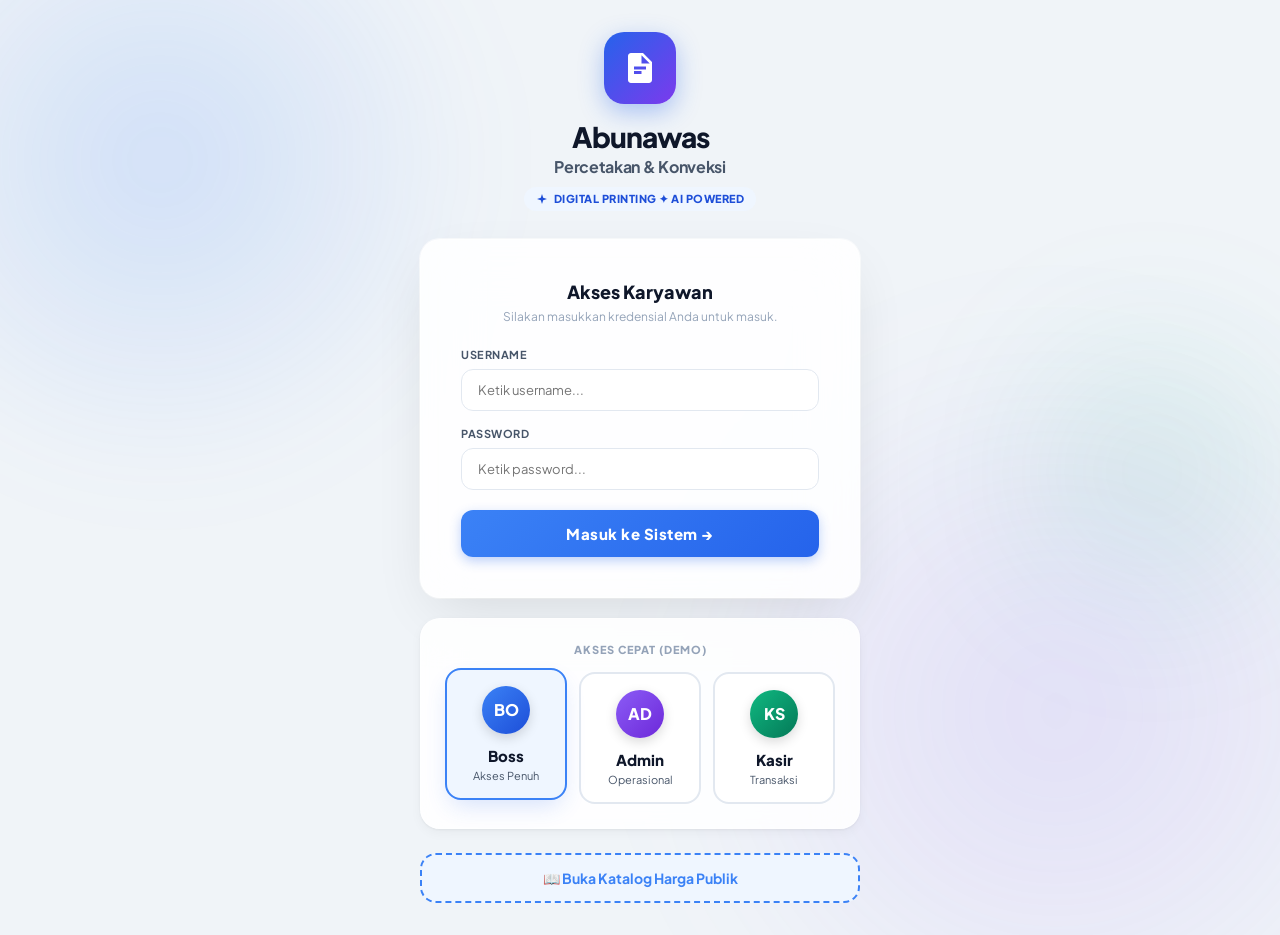
==== commit 4d6023f5: "Add files via upload" ====
--- a/index.html
+++ b/index.html
@@ -27,7 +27,6 @@
 <script src="https://cdnjs.cloudflare.com/ajax/libs/html2canvas/1.4.1/html2canvas.min.js"></script>
 
 <link rel="stylesheet" href="style.css">
-  <link rel="stylesheet" href="receipt/receipt.css">
 </head>
 <body>
 <div id="toast"></div>
@@ -170,12 +169,6 @@
         <div style="font-size:12px;font-weight:800;color:var(--tx3);letter-spacing:1px;text-transform:uppercase;margin-bottom:16px">Ringkasan Omzet Cepat</div>
         <div class="g4" id="dash-recap-omzet" style="margin-bottom:32px"></div>
 
-        <!-- 💯 SKOR FINANSIAL WIDGET (Boss only) -->
-        <div id="dash-skor-wrap" style="display:none;margin-bottom:24px;">
-          <div style="font-size:12px;font-weight:800;color:var(--tx3);letter-spacing:1px;text-transform:uppercase;margin-bottom:16px">💯 Skor Kesehatan Finansial</div>
-          <div id="dash-skor-widget"></div>
-        </div>
-
         <div style="font-size:12px;font-weight:800;color:var(--tx3);letter-spacing:1px;text-transform:uppercase;margin-bottom:16px">Statistik Keuangan <span id="d-stat-lbl" style="text-transform:none;font-weight:800;color:var(--blue)">(Semua Waktu)</span></div>
         <div class="g4" id="d-stats" style="margin-bottom:32px"></div>
 
@@ -427,10 +420,7 @@
                     </select>
                  </div>
                  <div class="field"><label>Nama Vendor / Toko</label>
-                    <div style="display:flex;gap:8px;">
-                      <input type="text" id="mv-vendor" list="fi-vnd-list" placeholder="Pilih / ketik vendor..." autocomplete="off" style="flex:1;" oninput="filterBrgVendorByVendor()">
-                      <button class="btn btn-ghost btn-xs" onclick="openModalVendorInline()" title="Tambah vendor baru" style="flex-shrink:0;">+ Vendor</button>
-                    </div>
+                    <input type="text" id="mv-vendor" list="fi-vnd-list" placeholder="Opsional (Pilih / ketik vendor...)" autocomplete="off">
                  </div>
               </div>
               
@@ -471,10 +461,7 @@
                 <div id="mv-dp-sisa" style="font-size:14px; color:var(--red); margin-top:12px; font-weight:800;"></div>
               </div>
               
-              <div style="display:flex;gap:10px;margin-top:20px;flex-wrap:wrap;">
-                <button class="btn btn-green" style="flex:2;min-width:140px;padding:16px;font-size:15px;font-weight:900;letter-spacing:1px;box-shadow:0 6px 20px -5px rgba(16,185,129,0.4);" onclick="simpanPengeluaranCart()">💾 SIMPAN & REKAP NOTA</button>
-                <button class="btn btn-wa" style="flex:1;min-width:120px;padding:16px;font-size:13px;font-weight:800;" onclick="simpanDanWAVendor()">📲 Simpan & WA Vendor</button>
-              </div>
+              <button class="btn btn-green btn-full" style="padding:16px; font-size:15px; margin-top:20px; font-weight:900; letter-spacing:1px; box-shadow:0 6px 20px -5px rgba(16,185,129,0.4);" onclick="simpanPengeluaranCart()">💾 SIMPAN & REKAP NOTA</button>
             </div>
             
           </div>
@@ -578,80 +565,85 @@
       <!-- PENGATURAN TOKO DINAMIS -->
       <div class="page" id="pg-setting">
         <div class="ph"><div class="pt">Pengaturan Toko</div><div class="ps">Ubah nomor rekening dinamis, kategori pengeluaran, dan sistem stok.</div></div>
-        <div>
-          <div class="card">
-            <div class="card-t">A. Daftar Rekening Bank & E-Wallet</div>
-            <div style="font-size:12px;color:var(--tx2);margin-bottom:14px;">Rekening ini akan otomatis tercetak di Struk PDF Pelanggan.</div>
-            <div id="set-rek-wrap"></div>
-            <button class="btn btn-ghost btn-sm" style="margin-top:10px;" onclick="tambahSetRek()">+ Tambah Rekening Lainnya</button>
-          </div>
-          <div class="card">
-            <div class="card-t">B1. Kategori Pengeluaran Toko</div>
-            <div id="set-kat-wrap" style="display:flex;flex-wrap:wrap;gap:8px;margin-bottom:10px;"></div>
-            <div style="display:flex;gap:8px;"><input id="set-kat-new" placeholder="Nama kategori baru..." style="flex:1;padding:8px 12px;border:1px solid var(--bdr);border-radius:8px;font-family:var(--fn);background:var(--surf);color:var(--tx);font-size:13px;"><button class="btn btn-blue btn-sm" onclick="tambahSetKat()">Tambah</button></div>
-          </div>
-          <div class="card">
-            <div class="card-t">B2. Kategori Produk / Cetakan Toko</div>
-            <div style="font-size:11px;color:var(--tx2);margin-bottom:10px;">Kategori ini muncul saat Bapak menambah/edit Data Barang Toko.</div>
-            <div id="set-katprod-wrap" style="display:flex;flex-wrap:wrap;gap:8px;margin-bottom:10px;"></div>
-            <div style="display:flex;gap:8px;"><input id="set-katprod-new" placeholder="Nama kategori produk baru..." style="flex:1;padding:8px 12px;border:1px solid var(--bdr);border-radius:8px;font-family:var(--fn);background:var(--surf);color:var(--tx);font-size:13px;"><button class="btn btn-blue btn-sm" onclick="tambahSetKatProd()">Tambah</button></div>
-          </div>
-          <div class="card">
-            <div class="card-t">B3. Satuan Jual Barang</div>
-            <div style="font-size:11px;color:var(--tx2);margin-bottom:10px;">Satuan ukur (pcs, meter, rim, paket, dll) untuk Master Barang.</div>
-            <div id="set-sat-wrap" style="display:flex;flex-wrap:wrap;gap:8px;margin-bottom:10px;"></div>
-            <div style="display:flex;gap:8px;"><input id="set-sat-new" placeholder="Satuan baru..." style="flex:1;padding:8px 12px;border:1px solid var(--bdr);border-radius:8px;font-family:var(--fn);background:var(--surf);color:var(--tx);font-size:13px;"><button class="btn btn-blue btn-sm" onclick="tambahSetSat()">Tambah</button></div>
-          </div>
-          <div class="card">
-            <div class="card-t">C. Pengaturan QRIS & Ongkir</div>
-            <div class="g2">
-              <div class="field"><label>Tarif Ongkos Kirim per KM (Rp)</label><input type="number" id="set-ongkir" placeholder="2000"></div>
-              <div class="field"><label>Link Gambar QRIS</label><input type="text" id="set-qris-img" placeholder="https://...link gambar QRIS..."></div>
-            </div>
-            <div class="field"><label>Link Teks QRIS (Untuk di WA)</label><input type="text" id="set-qris-wa" placeholder="https://...link QRIS WA..."></div>
-          </div>
-          <div class="card">
-            <div class="card-t">🤖 D. Konfigurasi AI (Gemini)</div>
-            <div style="font-size:11px;color:var(--tx2);margin-bottom:14px;line-height:1.6;">Masukkan API Key Google Gemini agar fitur Asisten AI bisa digunakan. Dapatkan gratis di <a href="https://aistudio.google.com/app/apikey" target="_blank" style="color:var(--blue-d);font-weight:700;">aistudio.google.com</a></div>
-            <div class="field"><label>Google Gemini API Key</label><input type="password" id="set-gemini-key" placeholder="AIza..."></div>
-          </div>
-          <div class="card">
-            <div class="card-t">D. Fitur Opsional (Sistem Gudang)</div>
-            <label style="display:flex;align-items:center;gap:10px;font-size:14px;font-weight:700;cursor:pointer;"><input type="checkbox" id="set-use-stok" style="width:20px;height:20px;accent-color:var(--blue);"> Aktifkan Manajemen Stok Bahan Baku</label>
-            <div style="font-size:11px;color:var(--tx3);margin-top:8px;line-height:1.5;">Jika dicentang, menu Master Barang akan memunculkan kolom Stok, dan stok otomatis berkurang setiap ada Transaksi Kasir.</div>
-          </div>
-          <button class="btn btn-green btn-full" style="padding:18px;font-size:16px;font-weight:900;letter-spacing:1px;box-shadow:0 10px 25px -5px rgba(16,185,129,0.4);" onclick="simpanSetting()">💾 SIMPAN SEMUA PENGATURAN</button>
-
-          <!-- 🔐 NOTIFIKASI BOSS ONLY -->
-          <div id="setting-webhook-wrap" style="display:none;">
-            <div class="card" style="border:1px solid rgba(239,68,68,0.3);background:rgba(239,68,68,0.05);">
-              <div class="card-t" style="color:var(--red-d);">🔐 E. Notifikasi Boss (Telegram / WA)</div>
-              <div style="font-size:11px;color:var(--tx2);margin-bottom:14px;line-height:1.5;">Kirim rekap & alert otomatis ke Telegram/WA. <b>Hanya terlihat Owner.</b></div>
-              <div class="g2">
-                <div class="field" style="margin:0;"><label style="color:var(--red-d)">Telegram Bot Token</label>
-                  <input type="password" id="set-tg-token" placeholder="1234567890:AABBcc..." style="font-family:var(--mono);font-size:12px;">
-                </div>
-                <div class="field" style="margin:0;"><label style="color:var(--red-d)">Telegram Chat ID</label>
-                  <input type="text" id="set-tg-chatid" placeholder="-100xxxxxxxxx" style="font-family:var(--mono);">
-                </div>
-              </div>
-              <div class="field" style="margin-top:10px;"><label>WA Webhook URL (opsional)</label>
-                <input type="text" id="set-wa-webhook" placeholder="https://api.wa.me/webhook/..." style="font-family:var(--mono);font-size:11px;">
-              </div>
-              <div style="display:flex;flex-direction:column;gap:8px;margin:12px 0;">
-                <label style="display:flex;align-items:center;gap:8px;font-size:12px;font-weight:700;cursor:pointer;"><input type="checkbox" id="notif-rekap-harian" style="accent-color:var(--red);width:16px;height:16px;"> Rekap harian saat logout/tutup toko</label>
-                <label style="display:flex;align-items:center;gap:8px;font-size:12px;font-weight:700;cursor:pointer;"><input type="checkbox" id="notif-pengeluaran-besar" style="accent-color:var(--red);width:16px;height:16px;"> Alert pengeluaran besar (&gt;Rp 500rb)</label>
-                <label style="display:flex;align-items:center;gap:8px;font-size:12px;font-weight:700;cursor:pointer;"><input type="checkbox" id="notif-skor-merah" style="accent-color:var(--red);width:16px;height:16px;"> Alert skor finansial zona merah</label>
-              </div>
-              <button class="btn btn-red btn-sm" onclick="testNotifTelegram()">📨 Test Kirim Notifikasi</button>
-            </div>
+        
+        <div class="layout-aside">
             <div class="card">
-              <div class="card-t">🧵 F. Template Konveksi Kustom</div>
-              <div style="font-size:11px;color:var(--tx2);margin-bottom:14px;">Tambah/ubah template di dropdown Kalkulator Produksi.</div>
-              <div id="custom-tpl-list" style="display:flex;flex-direction:column;gap:8px;margin-bottom:12px;"></div>
-              <button class="btn btn-blue btn-sm" onclick="tambahCustomTemplate()">+ Tambah Template Baru</button>
-            </div>
-          </div>
+               <div class="card-t">A. Daftar Rekening Bank & E-Wallet</div>
+               <div style="font-size:12px; color:var(--tx3); margin-bottom:16px;">Rekening ini akan otomatis tercetak di Struk PDF Pelanggan.</div>
+               <div id="set-rek-wrap" style="background:var(--surf2); padding:16px; border-radius:12px; border:1px solid var(--bdr); margin-bottom:16px;">
+                   <!-- Injeksi JS Rekening Dinamis -->
+               </div>
+               <button class="btn btn-ghost btn-sm" style="border:2px dashed var(--blue); color:var(--blue); width:100%; padding:12px; font-size:13px;" onclick="tambahSetRek()">+ Tambah Rekening Lainnya</button>
+            </div>
+            
+            <div style="display:flex; flex-direction:column; gap:20px;">
+                
+                <div class="card" style="margin:0;">
+                   <div class="card-t">B1. Kategori Pengeluaran Toko</div>
+                   <div id="set-kat-wrap" style="display:flex; flex-wrap:wrap; gap:10px; margin-bottom:16px;">
+                       <!-- Injeksi JS Kategori Dinamis -->
+                   </div>
+                   <div style="display:flex; gap:12px;">
+                       <input type="text" id="set-new-kat" placeholder="Ketik kategori baru..." style="flex:1; padding:12px 16px; border:1px solid var(--bdr); border-radius:10px; font-family:var(--fn); font-size:13px;">
+                       <button class="btn btn-blue" onclick="tambahSetKat()">Tambah</button>
+                   </div>
+                </div>
+
+                <div class="card" style="margin:0;">
+                   <div class="card-t">B2. Kategori Produk / Cetakan Toko</div>
+                   <div style="font-size:11px; color:var(--tx3); margin-bottom:12px;">Kategori ini muncul saat Bapak menambah/edit Data Barang Toko.</div>
+                   <div id="set-kat-prod-wrap" style="display:flex; flex-wrap:wrap; gap:10px; margin-bottom:16px;">
+                       <!-- Injeksi JS Kategori Dinamis -->
+                   </div>
+                   <div style="display:flex; gap:12px;">
+                       <input type="text" id="set-new-kat-prod" placeholder="Ketik kategori produk baru..." style="flex:1; padding:12px 16px; border:1px solid var(--bdr); border-radius:10px; font-family:var(--fn); font-size:13px;">
+                       <button class="btn btn-blue" onclick="tambahSetKatProduk()">Tambah</button>
+                   </div>
+                </div>
+
+                <div class="card" style="margin:0;">
+                   <div class="card-t">B3. Satuan Jual Barang</div>
+                   <div style="font-size:11px; color:var(--tx3); margin-bottom:12px;">Satuan ukur (pcs, meter, rim, paket, dll) untuk Master Barang.</div>
+                   <div id="set-satuan-wrap" style="display:flex; flex-wrap:wrap; gap:10px; margin-bottom:16px;">
+                       <!-- Injeksi JS Satuan Dinamis -->
+                   </div>
+                   <div style="display:flex; gap:12px;">
+                       <input type="text" id="set-new-satuan" placeholder="Ketik satuan baru..." style="flex:1; padding:12px 16px; border:1px solid var(--bdr); border-radius:10px; font-family:var(--fn); font-size:13px;">
+                       <button class="btn btn-blue" onclick="tambahSetSatuan()">Tambah</button>
+                   </div>
+                </div>
+
+                <div class="card" style="margin:0;">
+                   <div class="card-t">C. Pengaturan QRIS & Ongkir</div>
+                   <div class="field"><label>Tarif Ongkos Kirim per KM (Rp)</label><input type="number" id="set-ongkir-km" placeholder="2000" style="font-family:var(--mono); font-weight:700;"></div>
+                   <div class="field"><label>Link Gambar QRIS</label>
+                       <input type="text" id="set-qris-img" placeholder="qris.png">
+                   </div>
+                   <div class="field"><label>Link Teks QRIS (Untuk di WA)</label>
+                       <input type="text" id="set-qris-link" placeholder="Misal: https://plenoskasir.github.io/Database-Percetakan-Abunawas/qris.png">
+                   </div>
+                </div>
+
+                <div class="card" style="margin:0; background:var(--purple-l); border-color:rgba(139,92,246,0.3);">
+                   <div class="card-t" style="color:#7C3AED;">🤖 D. Konfigurasi AI (Gemini)</div>
+                   <div style="font-size:12px; color:var(--tx2); margin-bottom:12px; line-height:1.5;">Masukkan API Key Google Gemini agar fitur Asisten AI bisa digunakan. Dapatkan gratis di <a href="https://aistudio.google.com/app/apikey" target="_blank" style="color:#8B5CF6; font-weight:700;">aistudio.google.com</a></div>
+                   <div class="field" style="margin-bottom:8px;"><label style="color:#7C3AED;">Google Gemini API Key</label>
+                       <input type="password" id="set-gemini-key" placeholder="Paste API Key Anda di sini..." style="font-family:var(--mono); font-size:12px; border-color:#C4B5FD;">
+                   </div>
+                   <div id="ai-key-status" style="font-size:11px; margin-top:6px; font-weight:700;"></div>
+                </div>
+                
+                <div class="card" style="margin:0; background:var(--blue-l); border-color:rgba(59,130,246,0.3);">
+                   <div class="card-t" style="color:var(--blue-d)">D. Fitur Opsional (Sistem Gudang)</div>
+                   <label style="display:flex; align-items:center; gap:12px; cursor:pointer; font-weight:800; color:var(--blue-d); font-size:15px;">
+                       <input type="checkbox" id="set-use-stok" style="width:24px; height:24px; accent-color:var(--blue-d);">
+                       Aktifkan Manajemen Stok Bahan Baku
+                   </label>
+                   <div style="font-size:12px; color:var(--tx2); margin-top:8px; line-height:1.5;">Jika dicentang, menu Master Barang akan memunculkan kolom Stok, dan stok otomatis berkurang setiap ada Transaksi Kasir.</div>
+                </div>
+                
+                <button class="btn btn-green btn-full" style="padding:18px; font-size:16px; font-weight:900; letter-spacing:1px; box-shadow:0 10px 25px -5px rgba(16,185,129,0.4);" onclick="simpanSetting()">💾 SIMPAN SEMUA PENGATURAN</button>
+            </div>
         </div>
       </div>
 
@@ -687,19 +679,15 @@
 
           <!-- Input URL Webhook Khusus Barang -->
           <div class="field">
-            <label style="color:var(--blue-d); font-weight:800;">URL Google Apps Script (bisa pakai URL yang sama dengan Backup Utama)</label>
+            <label style="color:var(--blue-d); font-weight:800;">URL Webhook Google Sheets (Data Barang)</label>
             <div style="display:flex;gap:10px;">
               <input type="text" id="barang-sheet-url"
                 placeholder="https://script.google.com/macros/s/.../exec"
-                style="flex:1; font-family:var(--mono); font-size:11px; border-color:rgba(59,130,246,0.4);"
+                style="flex:1; font-family:var(--mono); font-size:12px; border-color:rgba(59,130,246,0.4);"
                 oninput="localStorage.setItem('abunawas_barang_sheet_url', this.value)">
-              <button class="btn btn-ghost btn-xs" onclick="pingGAS(document.getElementById('barang-sheet-url').value)" title="Test koneksi">🔌 Test</button>
               <button class="btn btn-ghost btn-xs" onclick="document.getElementById('barang-sheet-url').value=''; localStorage.removeItem('abunawas_barang_sheet_url');" title="Hapus URL">✕</button>
             </div>
-            <div style="font-size:11px;color:var(--tx3);margin-top:6px;">
-              💡 Gunakan URL GAS yang sama dengan field "URL Web App Google Script" di atas — sudah otomatis terisi. 
-              <a href="#" onclick="showGASGuide();return false;" style="color:var(--blue-d);font-weight:700;">Lihat kode GAS lengkap →</a>
-            </div>
+            <div style="font-size:11px;color:var(--tx3);margin-top:6px;">Buat Google Apps Script terpisah atau gunakan sheet yang sama dengan endpoint berbeda. <a href="#" onclick="showGASGuide();return false;" style="color:var(--blue-d);font-weight:700;">Lihat panduan kode GAS →</a></div>
           </div>
 
           <!-- Tombol Backup & Restore -->
@@ -1097,26 +1085,8 @@
         <datalist id="dl-kat"></datalist>
       </div>
     </div>
-
-    <!-- Vendor & Harga Modal -->
-    <div style="background:var(--green-l);border:1px solid rgba(16,185,129,0.3);border-radius:12px;padding:16px;margin-bottom:16px;">
-      <div style="font-size:12px;font-weight:800;color:var(--green-d);margin-bottom:12px;">⚙️ Skema Makelar — Vendor & Harga</div>
-      <div class="field" style="margin-bottom:10px;">
-        <label style="color:var(--green-d)">Dikerjakan Oleh Vendor</label>
-        <div style="display:flex;gap:8px;">
-          <input type="text" id="mb-vendor" list="mb-vendor-list" autocomplete="off" placeholder="Pilih vendor atau kosongkan..." style="flex:1;border-color:rgba(16,185,129,0.5);" oninput="hitungProfitPreview()">
-          <datalist id="mb-vendor-list"></datalist>
-          <button class="btn btn-ghost btn-xs" onclick="openModalVendorInline()" title="Tambah vendor baru" style="border-color:var(--green);color:var(--green-d);flex-shrink:0;">+ Vendor</button>
-        </div>
-      </div>
-      <div class="g2">
-        <div class="field" style="margin:0"><label style="color:var(--green-d)">Harga Modal / Vendor (Rp)</label>
-          <input id="mb-modal" type="text" placeholder="Harga beli dari vendor" style="font-weight:800;font-family:var(--mono);border-color:rgba(16,185,129,0.5);" oninput="this.value=formatRibuan(this.value);hitungProfitPreview()"></div>
-        <div class="field" style="margin:0"><label style="color:var(--blue-d)">Harga Jual ke Pelanggan (Rp)</label>
-          <input id="mb-harga-jual" type="text" placeholder="Harga jual utama" style="font-weight:800;font-family:var(--mono);border-color:rgba(59,130,246,0.5);" oninput="this.value=formatRibuan(this.value);hitungProfitPreview()"></div>
-      </div>
-      <div id="mb-profit-preview" style="display:none;margin-top:10px;padding:10px 14px;background:var(--surf);border-radius:8px;font-size:12px;font-weight:700;font-family:var(--mono);"></div>
-    </div>
+    
+    <div class="field" id="mb-stok-wrap" style="display:none; background:var(--blue-l); padding:12px; border-radius:10px; border:1px solid rgba(59,130,246,0.3);"><label style="color:var(--blue-d)">Stok Saat Ini Gudang (Fisik)</label><input id="mb-stok" type="number" placeholder="0" style="font-weight:800; font-size:16px; font-family:var(--mono); border-color:var(--blue);"></div>
 
     <div style="background:var(--surf2);border:1px solid var(--bdr);border-radius:12px;padding:16px;margin-bottom:16px">
       <div style="display:flex;justify-content:space-between;align-items:center;margin-bottom:14px">
@@ -1132,6 +1102,7 @@
       <div id="tier-rows" style="display:flex;flex-direction:column;gap:8px;"></div>
       <button class="btn btn-ghost btn-full" style="border:2px dashed var(--bdr);margin-top:12px;color:var(--blue); font-weight:700;" onclick="addTierRow()">+ Tambah Baris Harga</button>
     </div>
+    <div class="field"><label>Harga Modal Pokok (Rp)</label><input id="mb-modal" type="text" placeholder="Modal dasar untuk hitung laba..." style="font-weight:700; font-family:var(--mono);" oninput="this.value=formatRibuan(this.value);"></div>
     <div class="modal-acts">
       <button class="btn btn-ghost" style="flex:1; padding:14px;" onclick="closeModal('mo-barang')">Batal</button>
       <button class="btn btn-blue" style="flex:1; padding:14px;" onclick="simpanBarang()">Simpan Data</button>
@@ -1242,15 +1213,7 @@
       <button class="btn btn-blue" style="flex:2; min-width:110px; padding:12px;" onclick="bagikanGambarNota()">🖼️ Bagikan Gambar</button>
       <button class="btn btn-wa" style="flex:1; min-width:100px; padding:12px;" onclick="kirimWANota()">📲 Teks Nota</button>
       <button class="btn btn-amber" style="flex:1; min-width:100px; padding:12px;" onclick="kirimWAInfoBayar()">💳 Info Bayar</button>
-      <!-- Receipt Print System -->
-      <div style="display:flex;gap:6px;align-items:center;flex:2;min-width:160px;">
-        <select id="rcpt-print-mode" style="padding:9px 8px;border:1px solid var(--bdr);border-radius:8px;font-size:11px;font-weight:700;background:var(--surf);color:var(--tx);outline:none;flex:1;">
-          <option value="80mm">🖨️ 80mm</option>
-          <option value="58mm">🖨️ 58mm Mini</option>
-          <option value="a4">📄 A4/PDF</option>
-        </select>
-        <button class="btn btn-blue" style="padding:9px 14px;flex-shrink:0;" onclick="if(typeof ReceiptController!=='undefined'){ReceiptController.showPrintSelector();}else{window.print();}">Print</button>
-      </div>
+      <button class="btn btn-ghost" style="flex:1; min-width:60px; border:2px solid var(--bdr);" onclick="window.print()">🖨️ Print</button>
     </div>
   </div>
 </div>
@@ -1276,40 +1239,6 @@
   </div>
 </div>
 
-<!-- Tesseract.js CDN for OCR -->
-<script src="https://cdnjs.cloudflare.com/ajax/libs/tesseract.js/5.0.4/tesseract.min.js"></script>
-
-<!-- ═══════ FLOATING AI CHATBOT (satu-satunya) ═══════ -->
-<div id="fab-chat-btn" onclick="toggleFloatingChat()" style="display:none;position:fixed;bottom:24px;right:24px;width:56px;height:56px;border-radius:50%;background:linear-gradient(135deg,#7C3AED,#D946EF);color:#fff;font-size:24px;align-items:center;justify-content:center;cursor:pointer;box-shadow:0 8px 30px rgba(124,58,237,0.45);z-index:9998;transition:all 0.3s;user-select:none;" title="Asisten Abunawas">🤖</div>
-
-<div id="fab-chat-panel" style="display:none;position:fixed;bottom:90px;right:16px;width:340px;max-width:calc(100vw - 32px);height:480px;background:var(--surf);border:1px solid var(--bdr);border-radius:20px;box-shadow:0 20px 60px rgba(0,0,0,0.25);z-index:9997;flex-direction:column;overflow:hidden;">
-  <div style="background:linear-gradient(135deg,#7C3AED,#D946EF);padding:14px 16px;display:flex;align-items:center;justify-content:space-between;">
-    <div style="display:flex;align-items:center;gap:10px;">
-      <div style="width:32px;height:32px;border-radius:50%;background:rgba(255,255,255,0.2);display:flex;align-items:center;justify-content:center;font-size:16px;">🤖</div>
-      <div><div style="font-weight:800;font-size:13px;color:#fff;">Asisten Abunawas</div><div style="font-size:10px;color:rgba(255,255,255,0.7);">AI Konsultasi Percetakan & HPP</div></div>
-    </div>
-    <button onclick="toggleFloatingChat()" style="background:rgba(255,255,255,0.15);border:none;color:#fff;width:28px;height:28px;border-radius:50%;cursor:pointer;font-size:16px;display:flex;align-items:center;justify-content:center;">✕</button>
-  </div>
-  <div id="fab-chat-msgs" style="flex:1;overflow-y:auto;padding:14px;display:flex;flex-direction:column;gap:10px;">
-    <div class="ai-bubble ai-bubble-bot"><div class="ai-bubble-ava">🤖</div><div class="ai-bubble-msg" style="font-size:12px;">Halo! Saya Asisten Abunawas 👋<br><br>Bisa bantu konsultasi HPP, optimasi harga, atau auto-isi form.<br><br>Coba ketik: <i>"catat belanja banner di vendor kuntri 400ribu"</i></div></div>
-  </div>
-  <div id="fab-chat-quick" style="padding:0 10px 6px;display:flex;gap:6px;flex-wrap:wrap;">
-    <span class="ai-quick-q" style="font-size:10px;padding:4px 8px;" onclick="fabQuickAsk('Bulan ini boros di mana?')">💸 Boros?</span>
-    <span class="ai-quick-q" style="font-size:10px;padding:4px 8px;" onclick="fabQuickAsk('Siapa yang belum bayar?')">👤 Piutang</span>
-    <span class="ai-quick-q" style="font-size:10px;padding:4px 8px;" onclick="fabQuickAsk('Saran optimasi HPP produk saya')">💡 Optimasi HPP</span>
-  </div>
-  <div style="border-top:1px solid var(--bdr);padding:10px;display:flex;gap:8px;">
-    <input id="fab-chat-input" placeholder="Ketik pesan atau perintah..." style="flex:1;border:1px solid var(--bdr);border-radius:10px;padding:8px 12px;font-size:12px;outline:none;background:var(--surf2);color:var(--tx);font-family:var(--fn);" onkeydown="if(event.key==='Enter')kirimFabChat()">
-    <button onclick="kirimFabChat()" style="background:linear-gradient(135deg,#7C3AED,#D946EF);border:none;color:#fff;padding:8px 14px;border-radius:10px;cursor:pointer;font-size:13px;">↑</button>
-  </div>
-</div>
-
-<!-- Receipt System (modular) -->
-<script src="receipt/receipt-utils.js"></script>
-<script src="receipt/receipt-template.js"></script>
-<script src="receipt/print.js"></script>
-<script src="receipt/receipt.js"></script>
-
 <script src="script.js"></script>
 </body>
-</html>+</html>
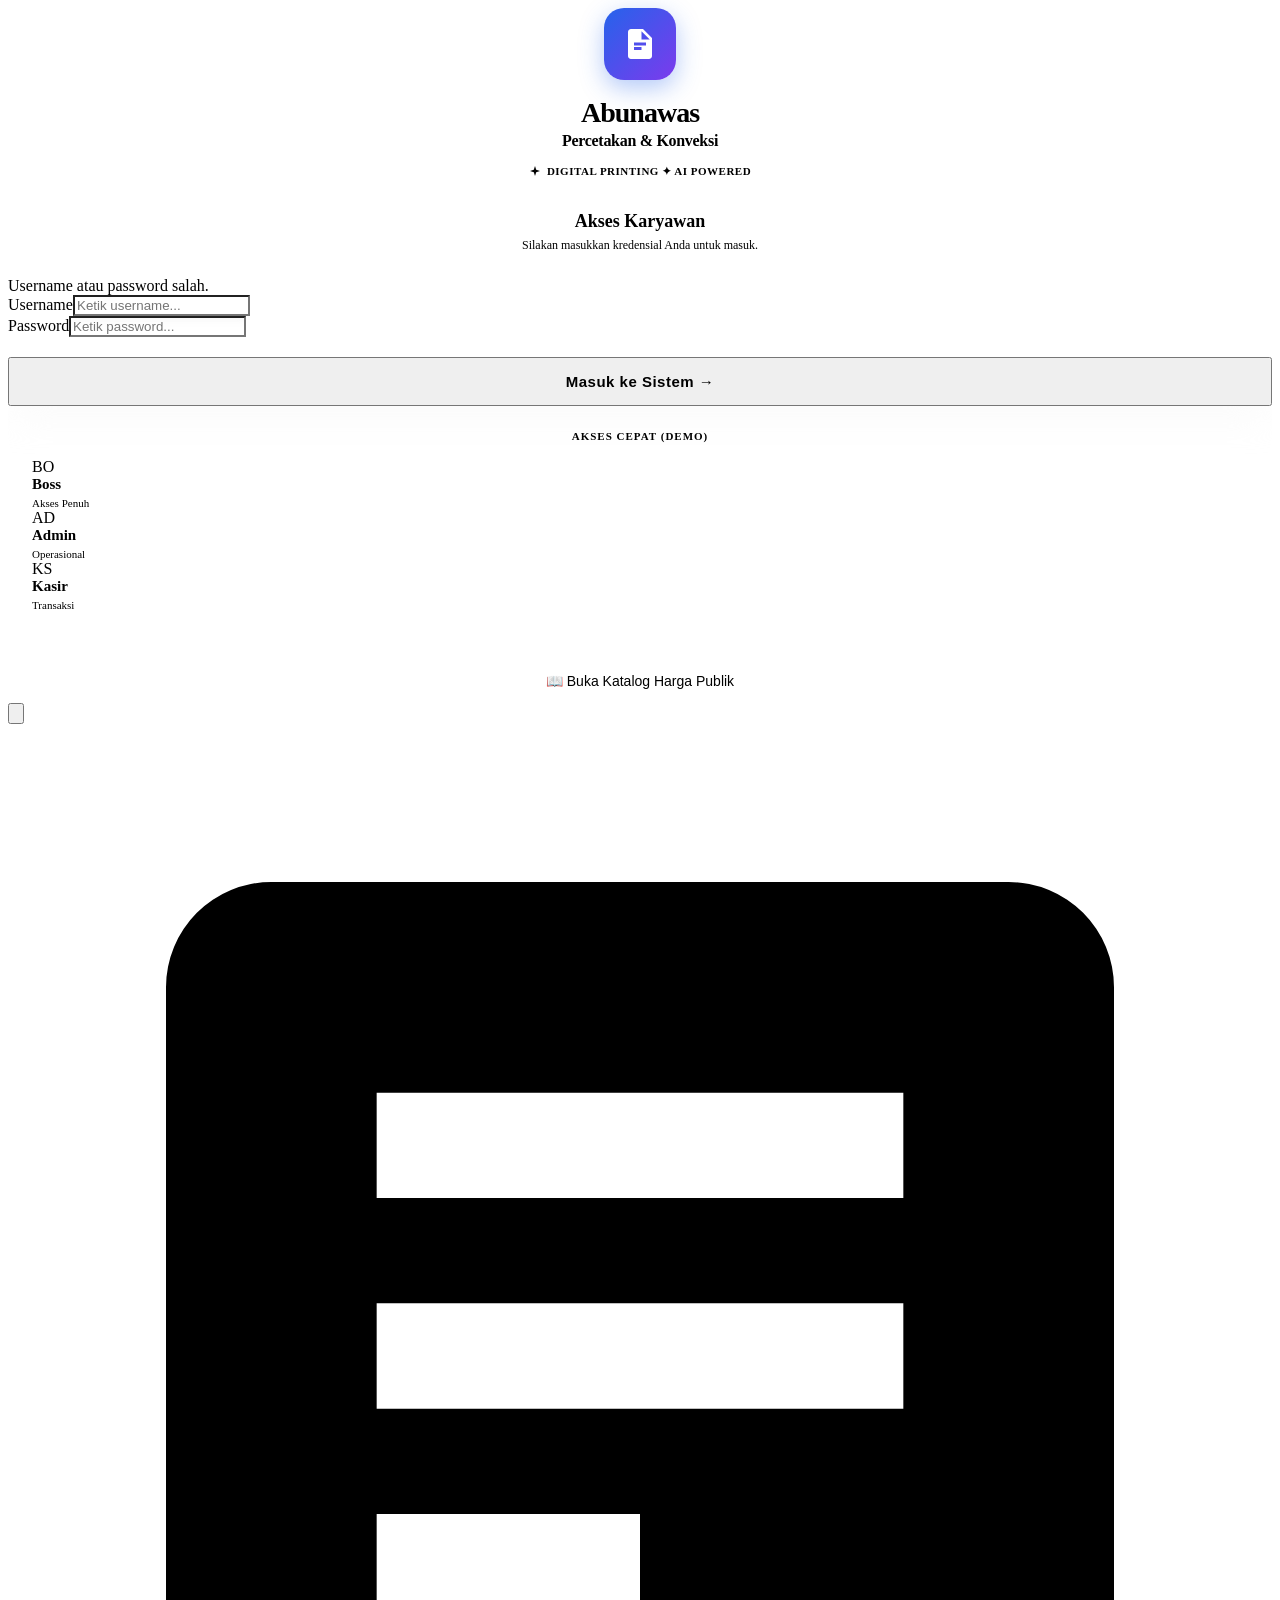
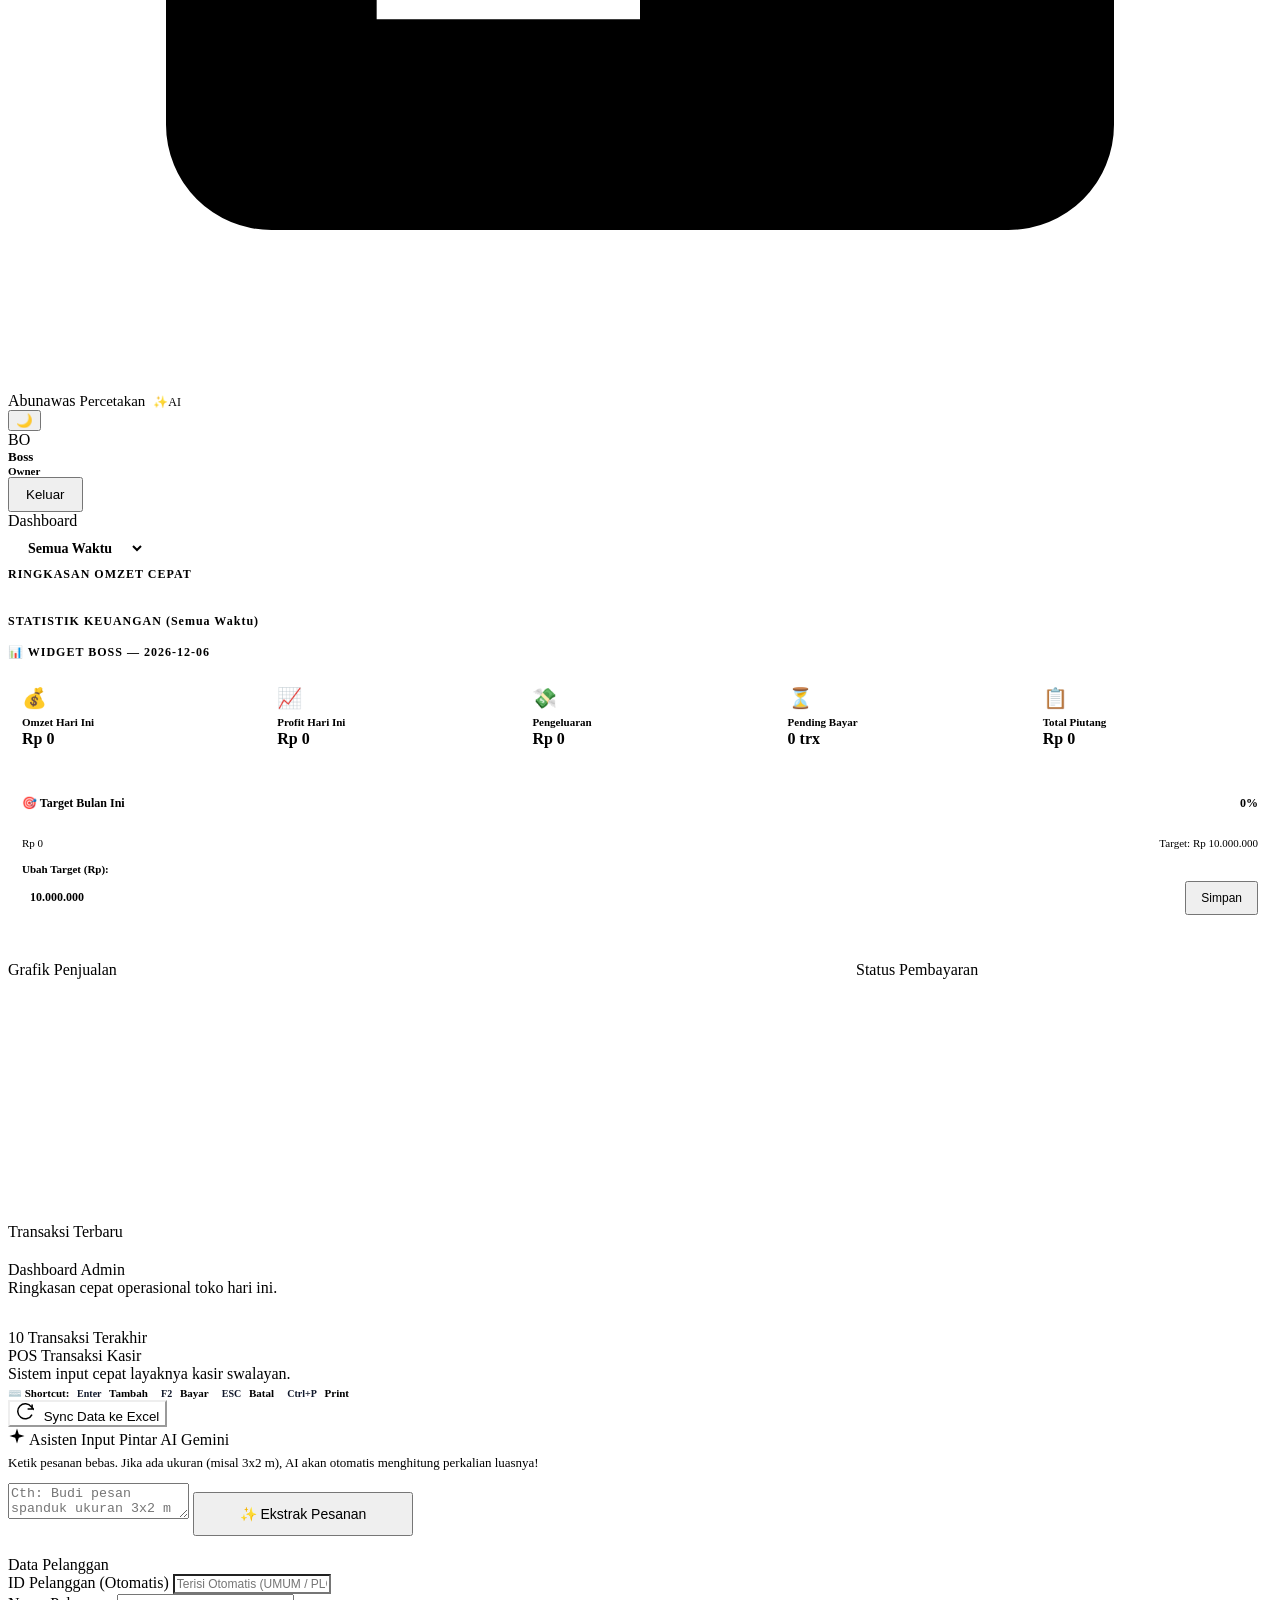
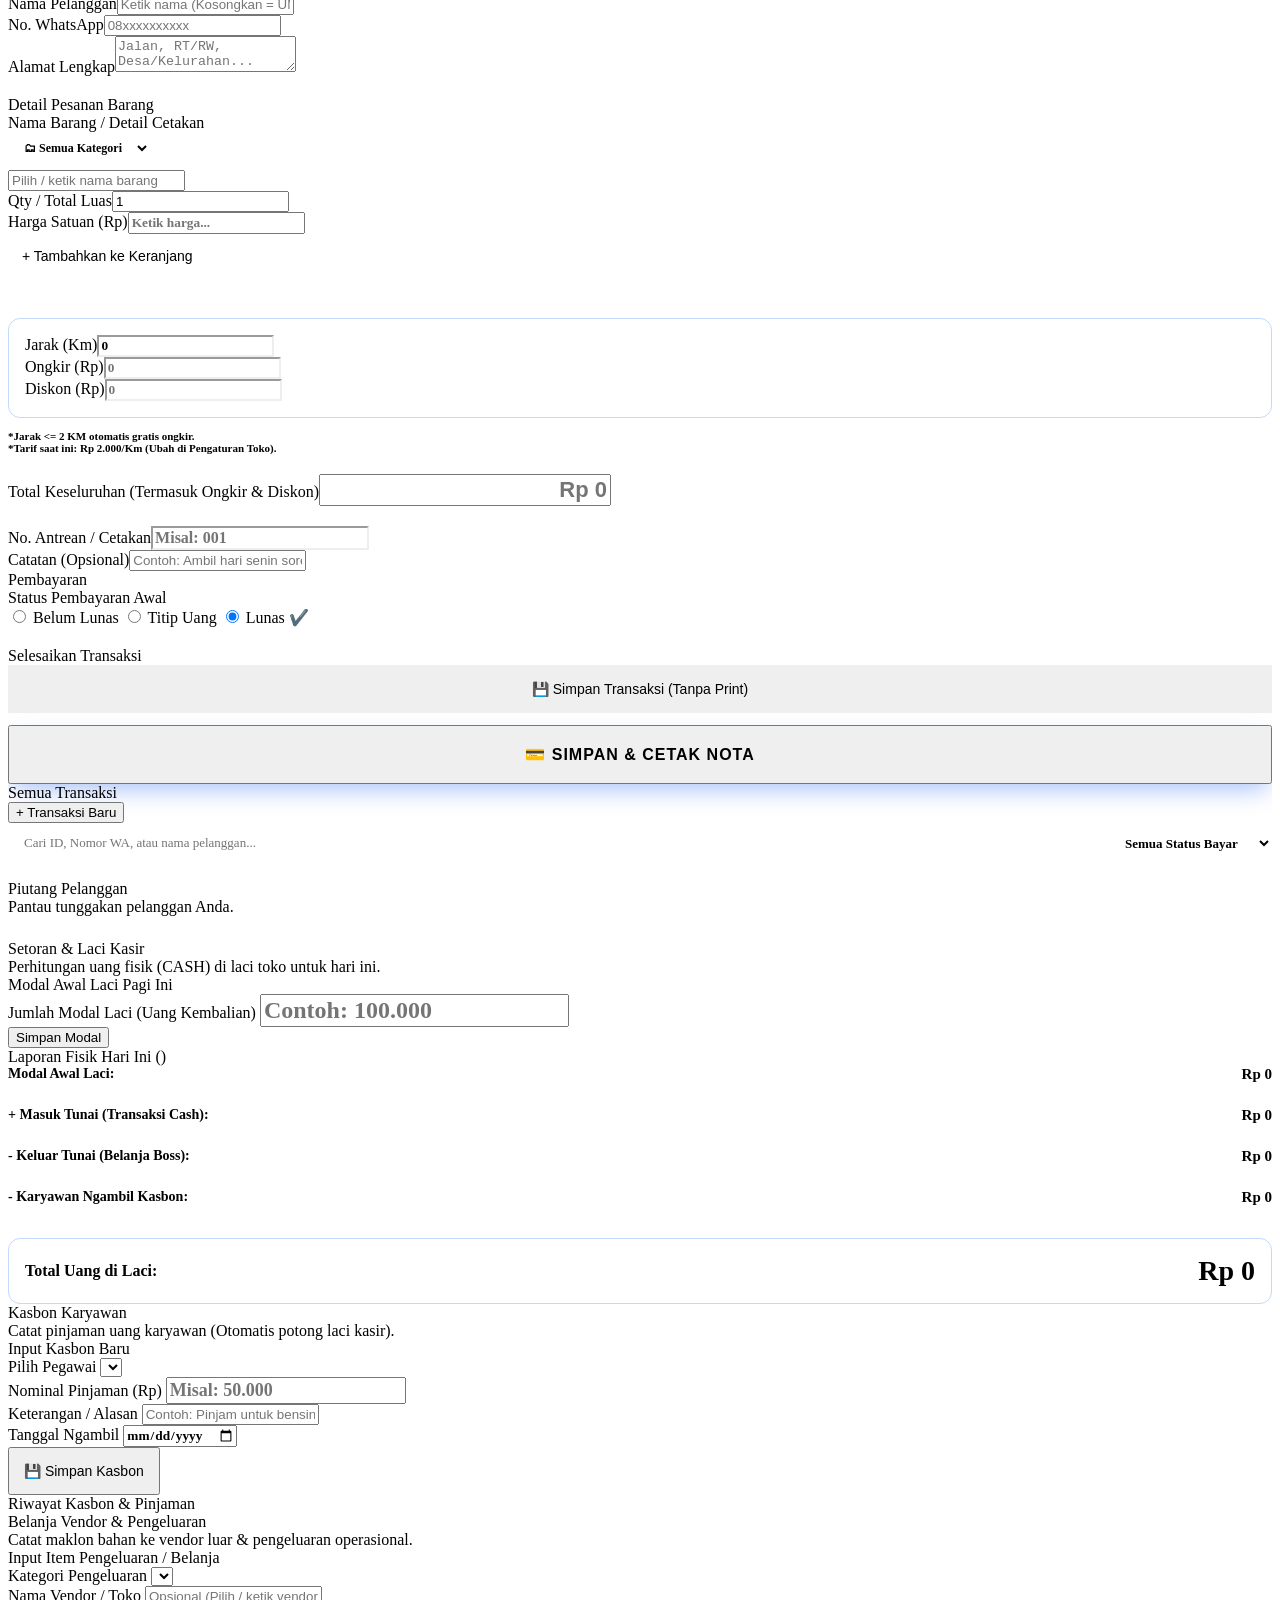
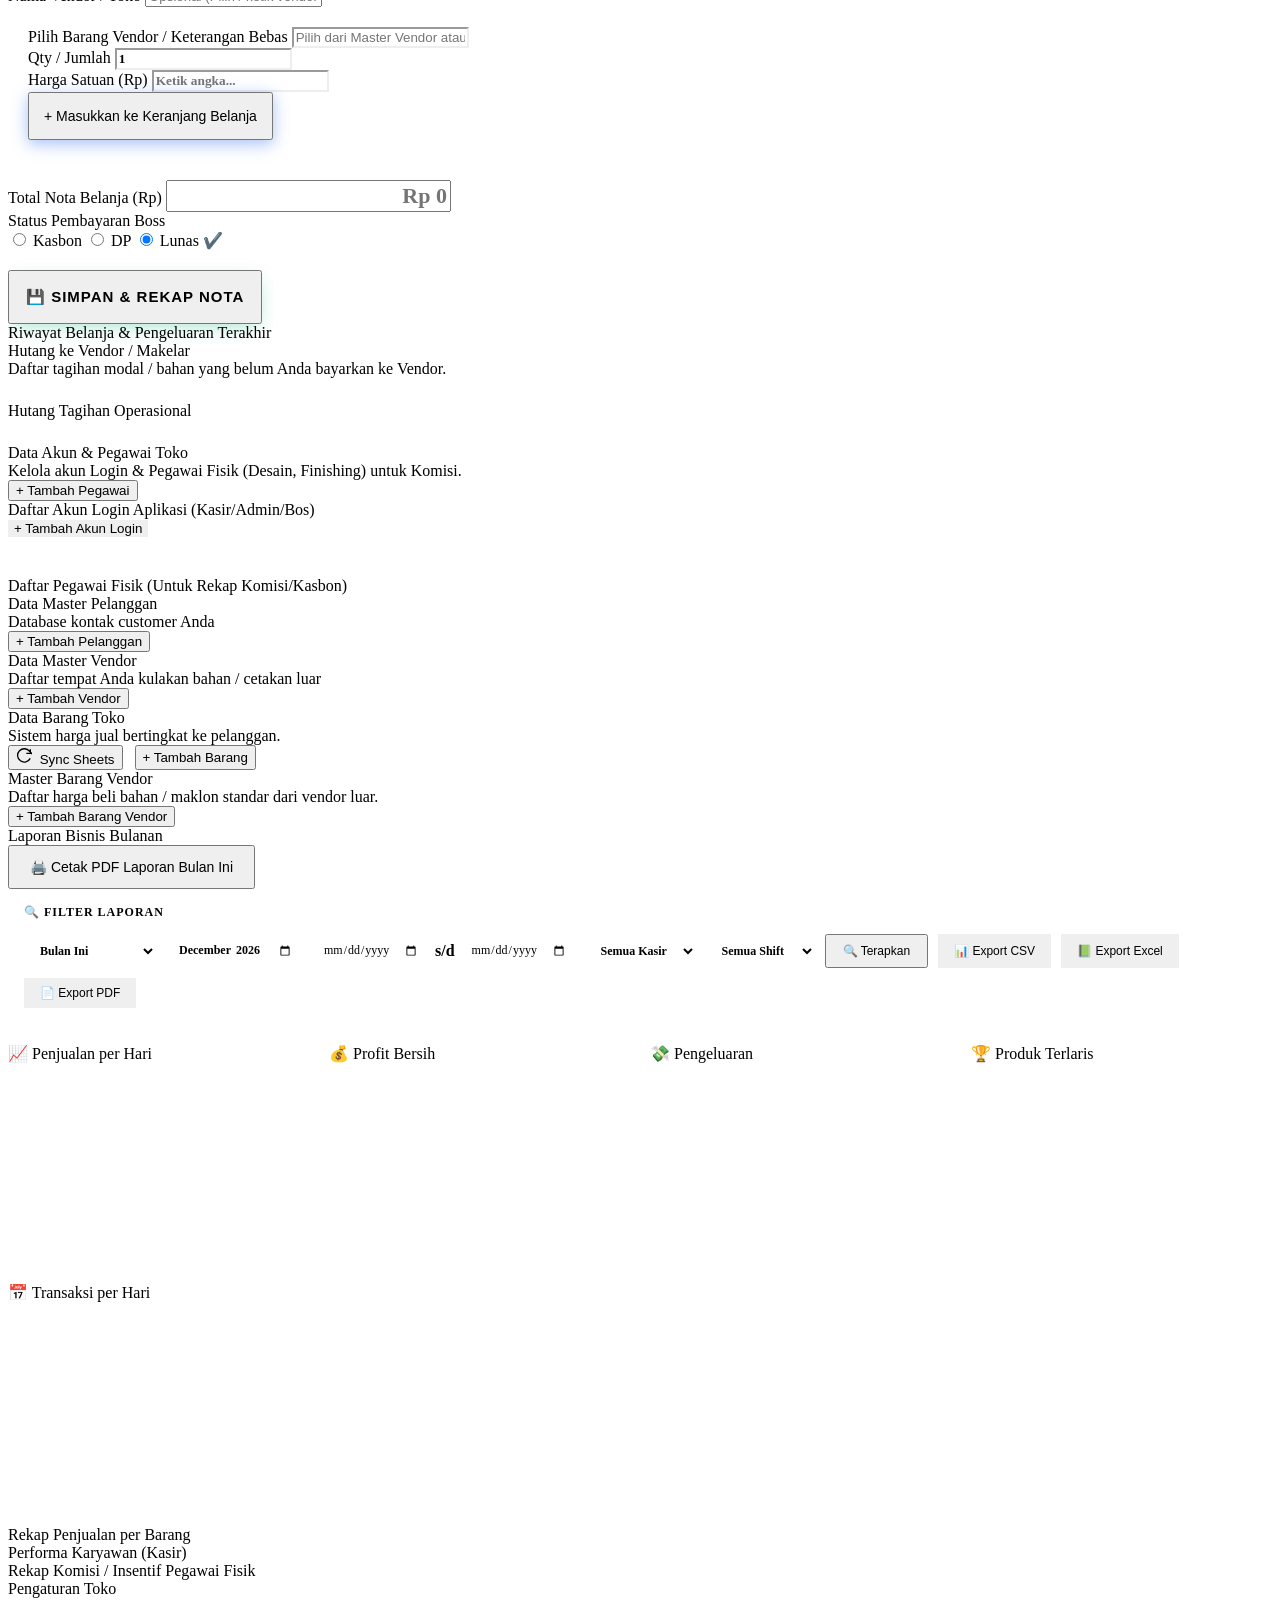
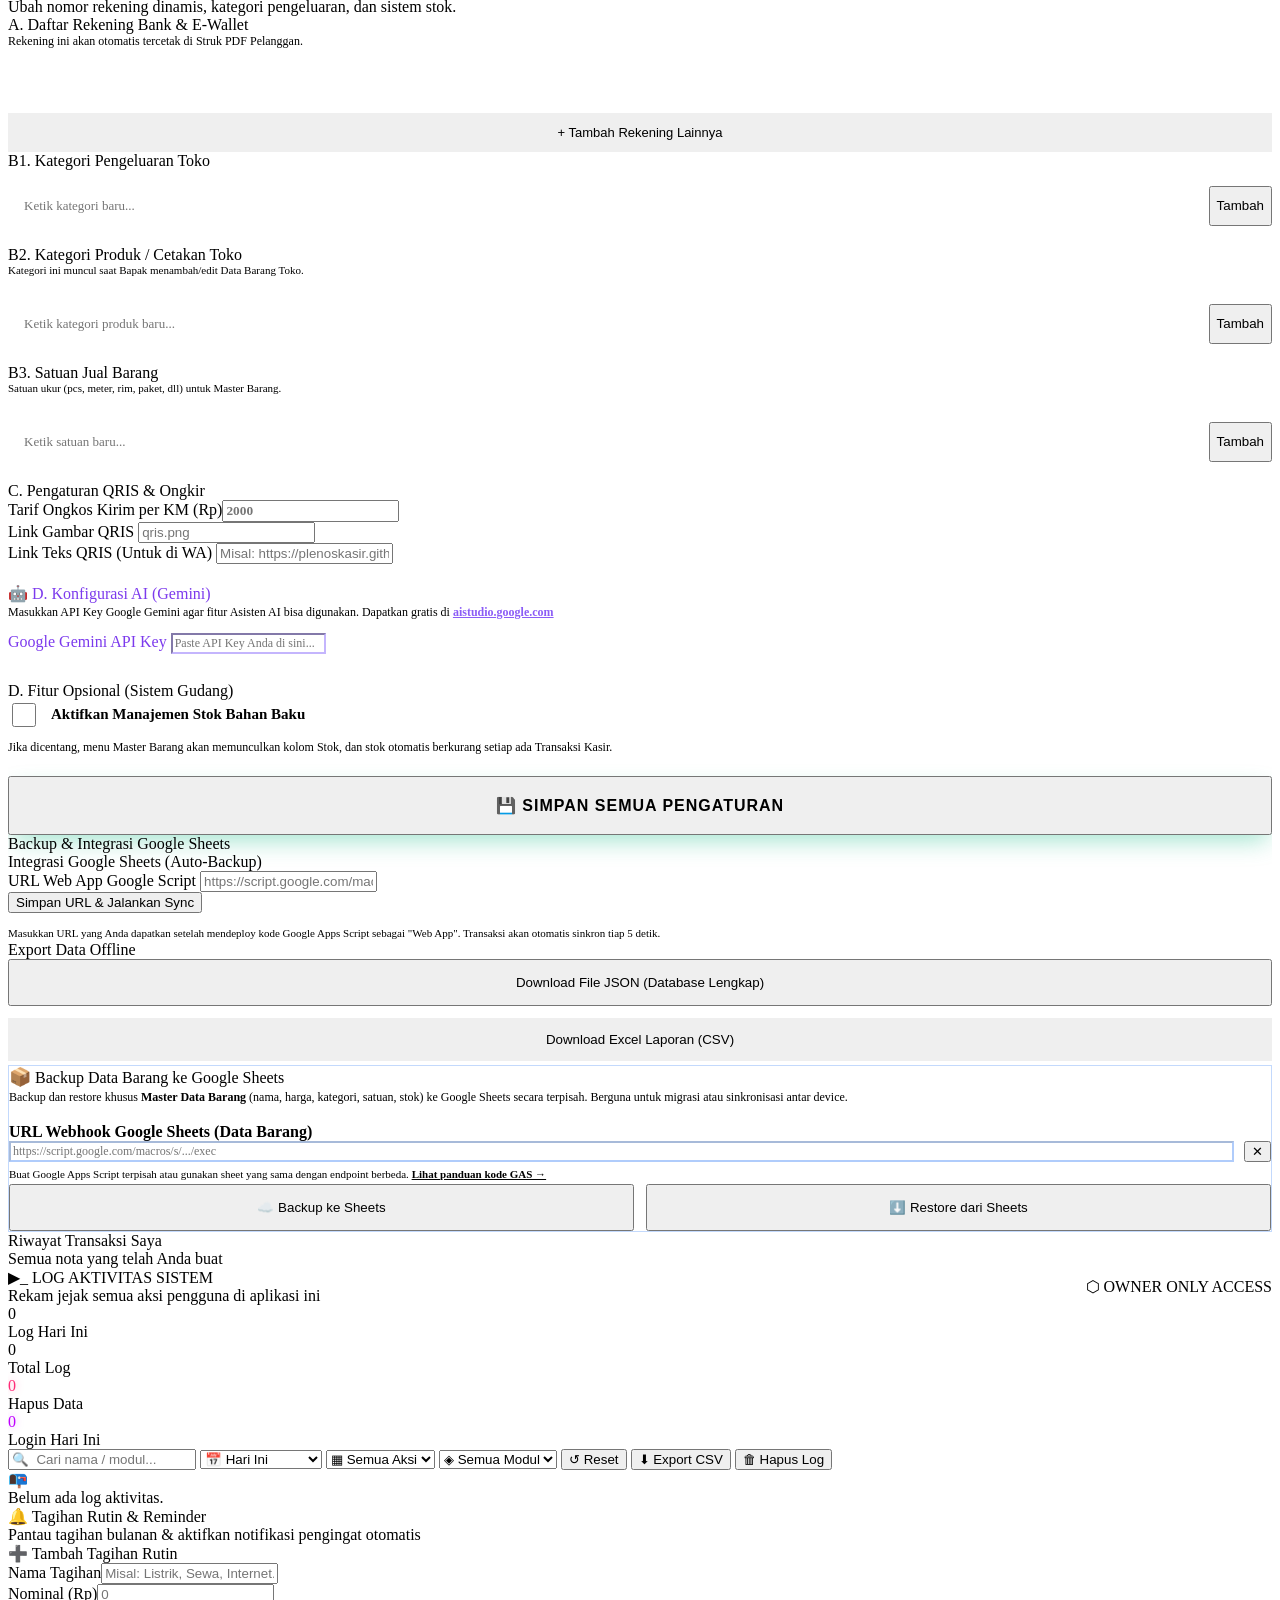
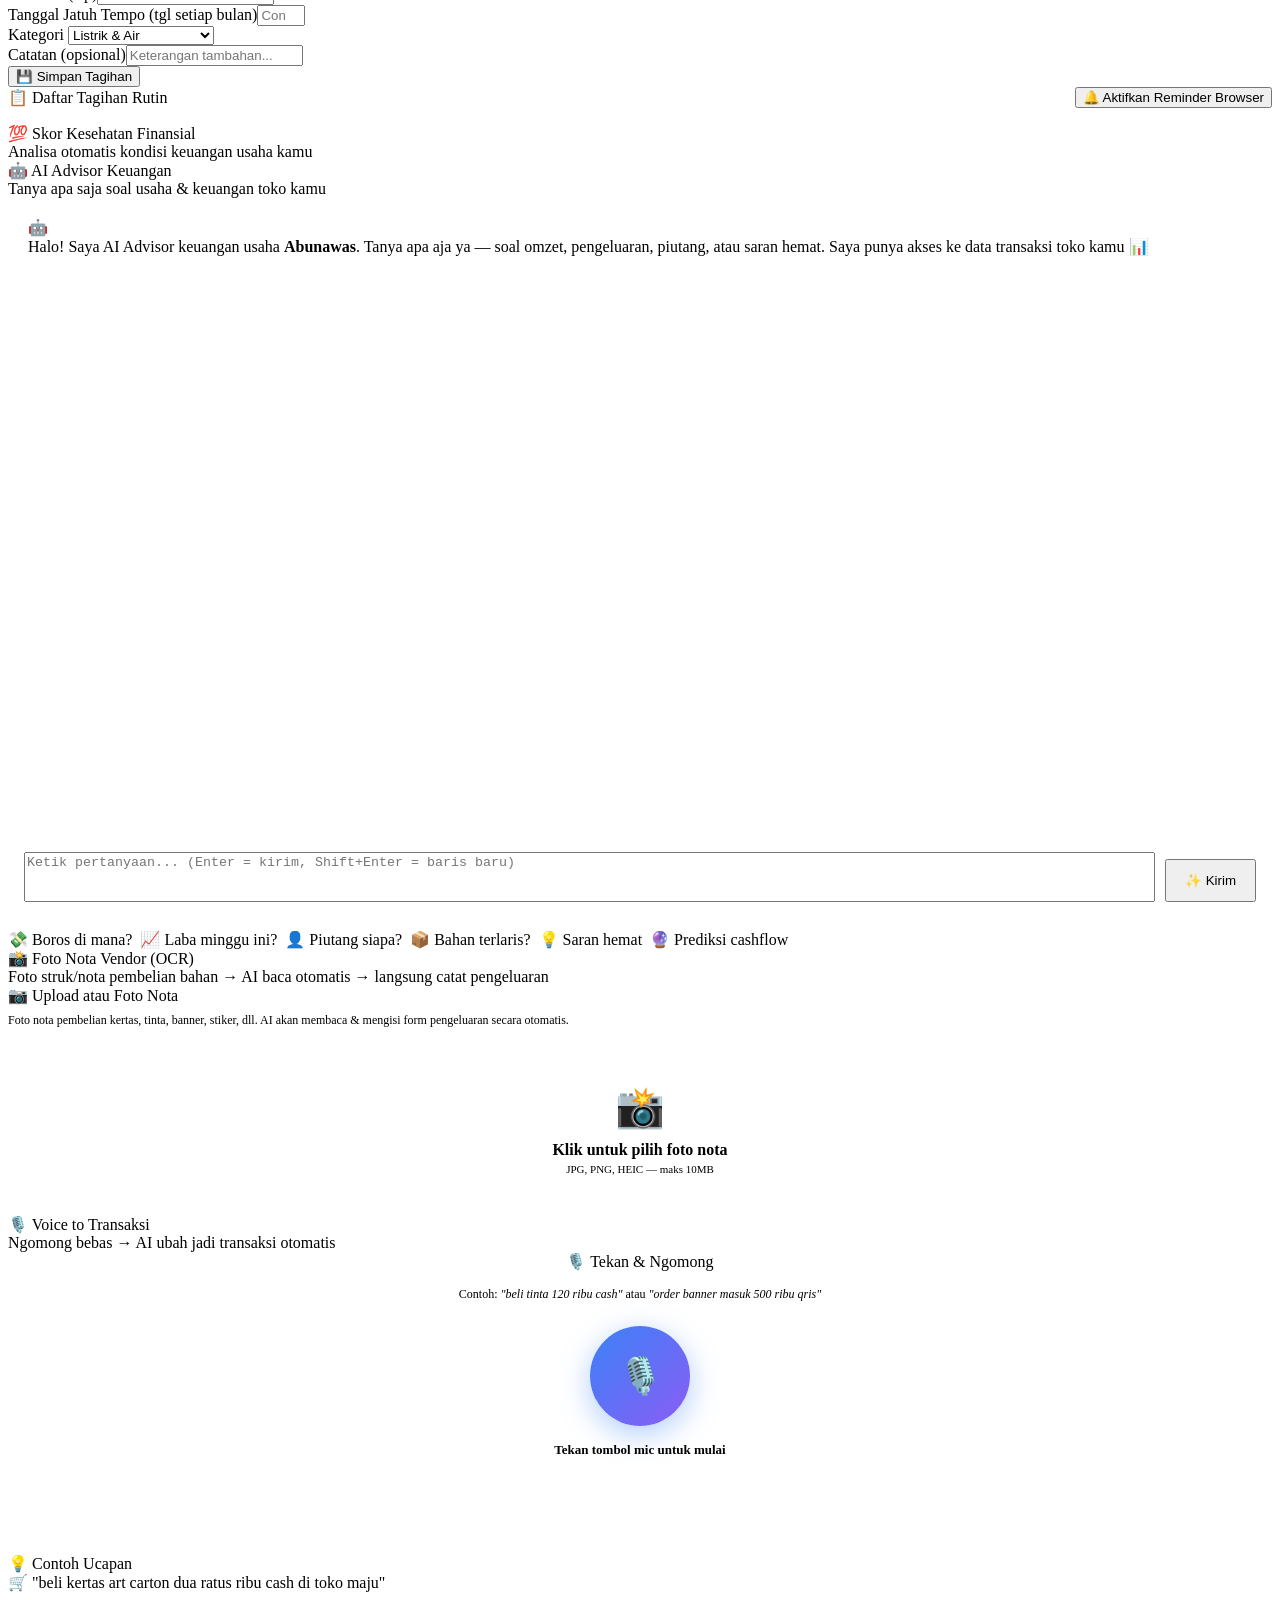
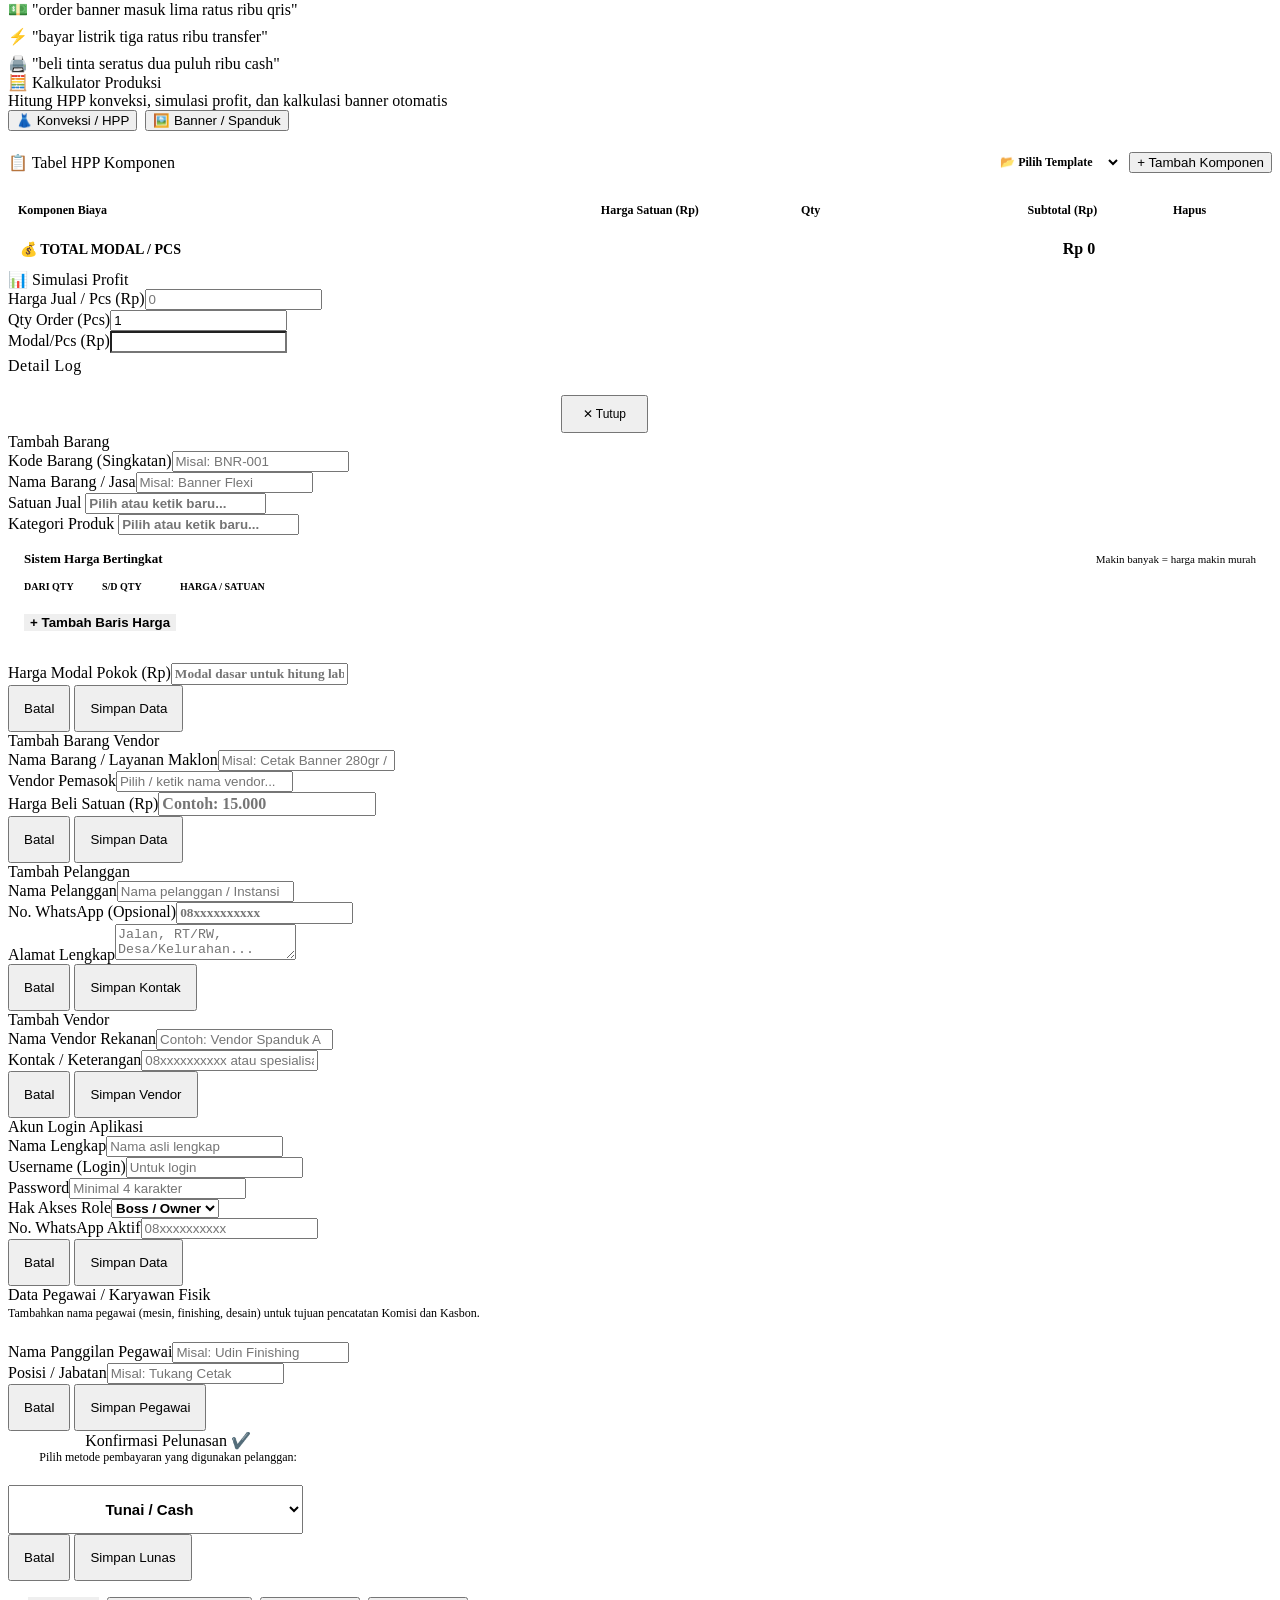
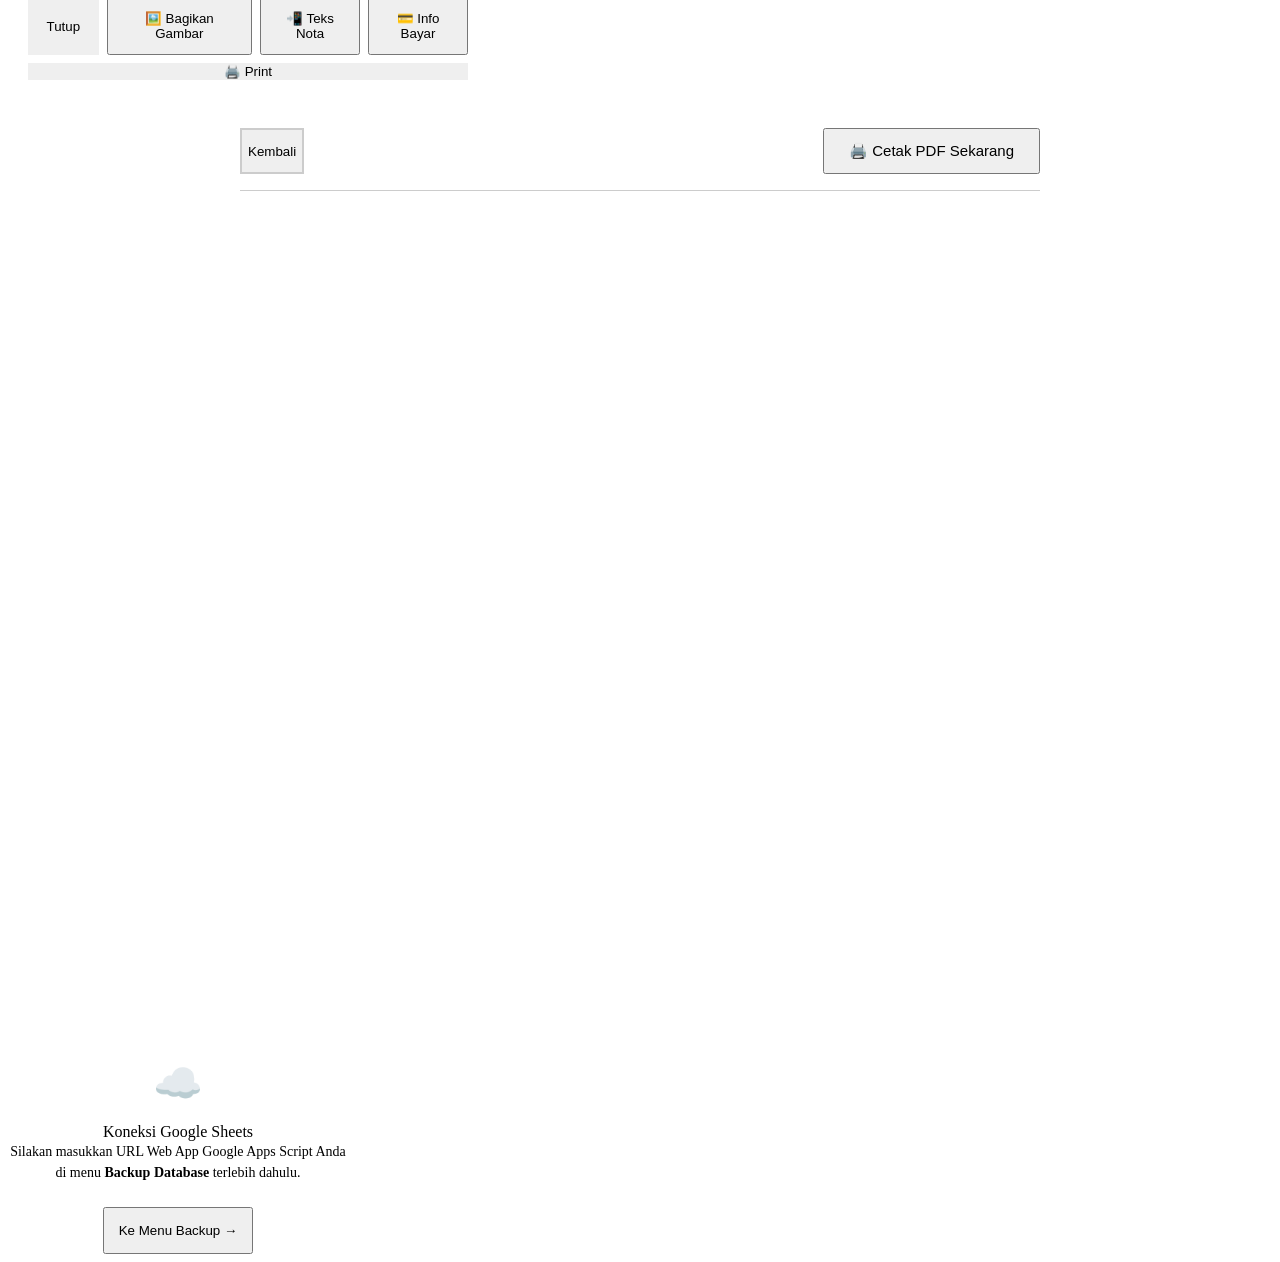
==== commit d6dc2dc2: "Update index.html" ====
--- a/index.html
+++ b/index.html
@@ -26,7 +26,7 @@
 <!-- html2canvas -->
 <script src="https://cdnjs.cloudflare.com/ajax/libs/html2canvas/1.4.1/html2canvas.min.js"></script>
 
-<link rel="stylesheet" href="style.css">
+<link rel="stylesheet" href="addon-styles.css">
 </head>
 <body>
 <div id="toast"></div>
@@ -1239,6 +1239,6 @@
   </div>
 </div>
 
-<script src="script.js"></script>
+<script src="addon-features.js"></script>
 </body>
 </html>
--- a/addon-styles.css
+++ b/addon-styles.css
@@ -0,0 +1,315 @@
+/* ══════════════════════════════════════════════════════════════
+   ABUNAWAS KASIR — ADDON STYLES
+   Tambahkan <link rel="stylesheet" href="addon-styles.css"> di <head>
+   ══════════════════════════════════════════════════════════════ */
+
+/* ── 1. STATUS BADGE COLORS ────────────────────────────────── */
+.status-badge {
+  display: inline-flex;
+  align-items: center;
+  padding: 3px 10px;
+  border-radius: 99px;
+  font-size: 11px;
+  font-weight: 800;
+  white-space: nowrap;
+  letter-spacing: 0.2px;
+}
+.status-lunas,
+.status-selesai  { background:#D1FAE5; color:#065F46; border:1px solid #6EE7B7; }
+.status-dp,
+.status-pending  { background:#FEF3C7; color:#92400E; border:1px solid #FCD34D; }
+.status-hutang,
+.status-batal    { background:#FEE2E2; color:#991B1B; border:1px solid #FCA5A5; }
+.status-proses   { background:#DBEAFE; color:#1E40AF; border:1px solid #93C5FD; }
+
+/* ── 2. DASHBOARD CARDS — konsisten tinggi ─────────────────── */
+.g4 .stat-card,
+#d-stats > div,
+#da-stats > div,
+#dash-recap-omzet > div {
+  min-height: 100px !important;
+  height: auto !important;
+  display: flex !important;
+  flex-direction: column !important;
+  justify-content: space-between !important;
+  box-sizing: border-box !important;
+}
+
+/* Spacing card lebih rapi */
+.g4 { gap: 16px !important; }
+.g3 { gap: 16px !important; }
+.g2 { gap: 16px !important; }
+
+/* ── 3. TOAST NOTIFICATION ─────────────────────────────────── */
+#toast-container-addon {
+  position: fixed;
+  bottom: 24px;
+  right: 24px;
+  z-index: 99999;
+  display: flex;
+  flex-direction: column-reverse;
+  gap: 8px;
+  pointer-events: none;
+  max-width: 320px;
+}
+
+@media (max-width:600px) {
+  #toast-container-addon {
+    bottom: 80px;
+    right: 12px;
+    left: 12px;
+    max-width: 100%;
+  }
+}
+
+/* ── 4. RESPONSIVE MOBILE ──────────────────────────────────── */
+body { overflow-x: hidden !important; }
+.main, .app-body { overflow-x: hidden !important; max-width: 100vw; }
+
+/* Tabel mobile friendly */
+.tbl-wrap {
+  overflow-x: auto;
+  -webkit-overflow-scrolling: touch;
+}
+.tbl-wrap table {
+  min-width: 100%;
+  border-collapse: collapse;
+}
+
+@media (max-width:640px) {
+  .tbl-wrap table  { font-size: 12px !important; }
+  .tbl-wrap td,
+  .tbl-wrap th     { padding: 8px 6px !important; }
+
+  /* Sembunyikan kolom less-important */
+  .col-hide-mobile { display: none !important; }
+
+  /* Header halaman */
+  .ph {
+    flex-direction: column !important;
+    align-items: flex-start !important;
+    gap: 10px !important;
+  }
+
+  /* POS layout */
+  .layout-pos {
+    grid-template-columns: 1fr !important;
+  }
+  .layout-aside {
+    grid-template-columns: 1fr !important;
+  }
+}
+
+/* Compact tombol HP */
+@media (max-width:480px) {
+  .btn            { padding: 9px 12px !important; font-size: 12px !important; }
+  .btn-lg         { padding: 12px 16px !important; font-size: 14px !important; }
+  .card           { padding: 14px !important; }
+}
+
+/* Tidak boleh ada geser horizontal di tabel */
+@media (max-width:768px) {
+  .g2 { grid-template-columns: 1fr !important; }
+  .g3 { grid-template-columns: 1fr 1fr !important; }
+}
+
+/* ── 5. NOTA MOBILE — tombol bawah compact ─────────────────── */
+.nota-action-bar {
+  display: flex;
+  flex-wrap: wrap;
+  gap: 8px;
+  padding: 12px;
+  background: var(--surf);
+  border-top: 1px solid var(--bdr);
+  position: sticky;
+  bottom: 0;
+}
+
+@media (max-width:480px) {
+  .nota-action-bar {
+    display: grid !important;
+    grid-template-columns: 1fr 1fr !important;
+  }
+  .nota-action-bar .btn {
+    font-size: 11px !important;
+    padding: 8px 6px !important;
+    text-align: center;
+    justify-content: center;
+  }
+  .nota-action-bar .btn-full {
+    grid-column: 1 / -1;
+  }
+}
+
+/* ── 6. KEYBOARD SHORTCUT HINT ─────────────────────────────── */
+kbd {
+  background: var(--surf2, #F1F5F9);
+  border: 1px solid var(--bdr, #E2E8F0);
+  border-radius: 4px;
+  padding: 1px 5px;
+  font-family: var(--mono, 'DM Mono', monospace);
+  font-size: 10px;
+  color: var(--tx, #0F172A);
+}
+
+/* ── 7. LAPORAN CHARTS ─────────────────────────────────────── */
+#laporan-filter-addon {
+  background: var(--surf);
+  border-radius: 12px;
+  border: 1px solid var(--bdr);
+  padding: 16px;
+  margin-bottom: 20px;
+}
+
+#laporan-charts-addon {
+  display: grid;
+  grid-template-columns: repeat(auto-fit, minmax(280px, 1fr));
+  gap: 16px;
+  margin-bottom: 24px;
+}
+
+@media (max-width:640px) {
+  #laporan-charts-addon {
+    grid-template-columns: 1fr !important;
+  }
+}
+
+/* ── 8. OFFLINE BANNER ─────────────────────────────────────── */
+#offline-banner {
+  position: fixed;
+  top: 0; left: 0; right: 0;
+  z-index: 99999;
+  background: #EF4444;
+  color: #fff;
+  text-align: center;
+  padding: 10px 16px;
+  font-size: 13px;
+  font-weight: 800;
+  font-family: var(--fn, 'Plus Jakarta Sans', sans-serif);
+  display: none;
+}
+#offline-banner.show { display: block; }
+
+/* Geser topbar jika banner tampil */
+body.offline .topbar { margin-top: 40px !important; }
+
+/* ── 9. BOSS WIDGET ────────────────────────────────────────── */
+#boss-widget-addon {
+  margin-bottom: 24px;
+}
+
+#boss-widget-addon .bw-grid {
+  display: grid;
+  grid-template-columns: repeat(auto-fit, minmax(150px, 1fr));
+  gap: 12px;
+  margin-bottom: 16px;
+}
+
+.bw-card {
+  background: var(--surf);
+  border-radius: 12px;
+  border: 1px solid var(--bdr);
+  padding: 14px;
+  box-shadow: var(--sh);
+  transition: transform 0.15s;
+}
+.bw-card:hover { transform: translateY(-2px); }
+
+/* Progress bar */
+.progress-bar-wrap {
+  background: var(--surf2);
+  border-radius: 99px;
+  height: 10px;
+  overflow: hidden;
+}
+.progress-bar-fill {
+  height: 100%;
+  border-radius: 99px;
+  transition: width 0.8s ease;
+}
+
+/* ── 10. MULTI METODE PEMBAYARAN BADGE ─────────────────────── */
+.metode-cash     { background:#D1FAE5; color:#065F46; }
+.metode-transfer { background:#DBEAFE; color:#1E40AF; }
+.metode-qris     { background:#EDE9FE; color:#5B21B6; }
+.metode-ewallet  { background:#FEF3C7; color:#92400E; }
+.metode-dp       { background:#FCE7F3; color:#9D174D; }
+.metode-badge {
+  padding: 2px 8px;
+  border-radius: 99px;
+  font-size: 10px;
+  font-weight: 800;
+}
+
+/* ── 11. HISTORI HARGA MODAL ───────────────────────────────── */
+#generic-modal-addon {
+  position: fixed;
+  inset: 0;
+  z-index: 9999;
+  background: rgba(0,0,0,0.5);
+  align-items: center;
+  justify-content: center;
+  padding: 16px;
+  backdrop-filter: blur(4px);
+}
+#generic-modal-addon > div {
+  background: var(--surf);
+  border-radius: 20px;
+  padding: 24px;
+  max-width: 560px;
+  width: 100%;
+  max-height: 80vh;
+  overflow-y: auto;
+  box-shadow: 0 25px 60px rgba(0,0,0,0.3);
+  animation: slideUp 0.2s ease;
+}
+@keyframes slideUp {
+  from { transform: translateY(20px); opacity:0; }
+  to   { transform: translateY(0);    opacity:1; }
+}
+
+/* ── 12. CUSTOMER CARD ─────────────────────────────────────── */
+.cust-loyal-badge {
+  background: linear-gradient(135deg, #D97706, #F59E0B);
+  color: #fff;
+  padding: 2px 8px;
+  border-radius: 99px;
+  font-size: 10px;
+  font-weight: 800;
+}
+
+/* ── 13. FILTER BAR AUDIT ──────────────────────────────────── */
+.cp-filter-bar {
+  flex-wrap: wrap !important;
+}
+
+@media (max-width:640px) {
+  .cp-filter-bar > * {
+    flex: 1 1 140px !important;
+    min-width: 0 !important;
+  }
+  .cp-stats-bar {
+    grid-template-columns: 1fr 1fr !important;
+  }
+}
+
+/* ── 14. EXPORT BUTTONS GROUP ──────────────────────────────── */
+.export-btn-group {
+  display: flex;
+  gap: 8px;
+  flex-wrap: wrap;
+}
+.export-btn-group .btn {
+  flex: 1;
+  min-width: 100px;
+  text-align: center;
+  justify-content: center;
+}
+
+/* ── 15. SETORAN WA BOSS BUTTON ────────────────────────────── */
+.btn-wa-boss {
+  background: #25D366 !important;
+  color: #fff !important;
+  border-color: #25D366 !important;
+}
+.btn-wa-boss:hover { background: #1FAD51 !important; }
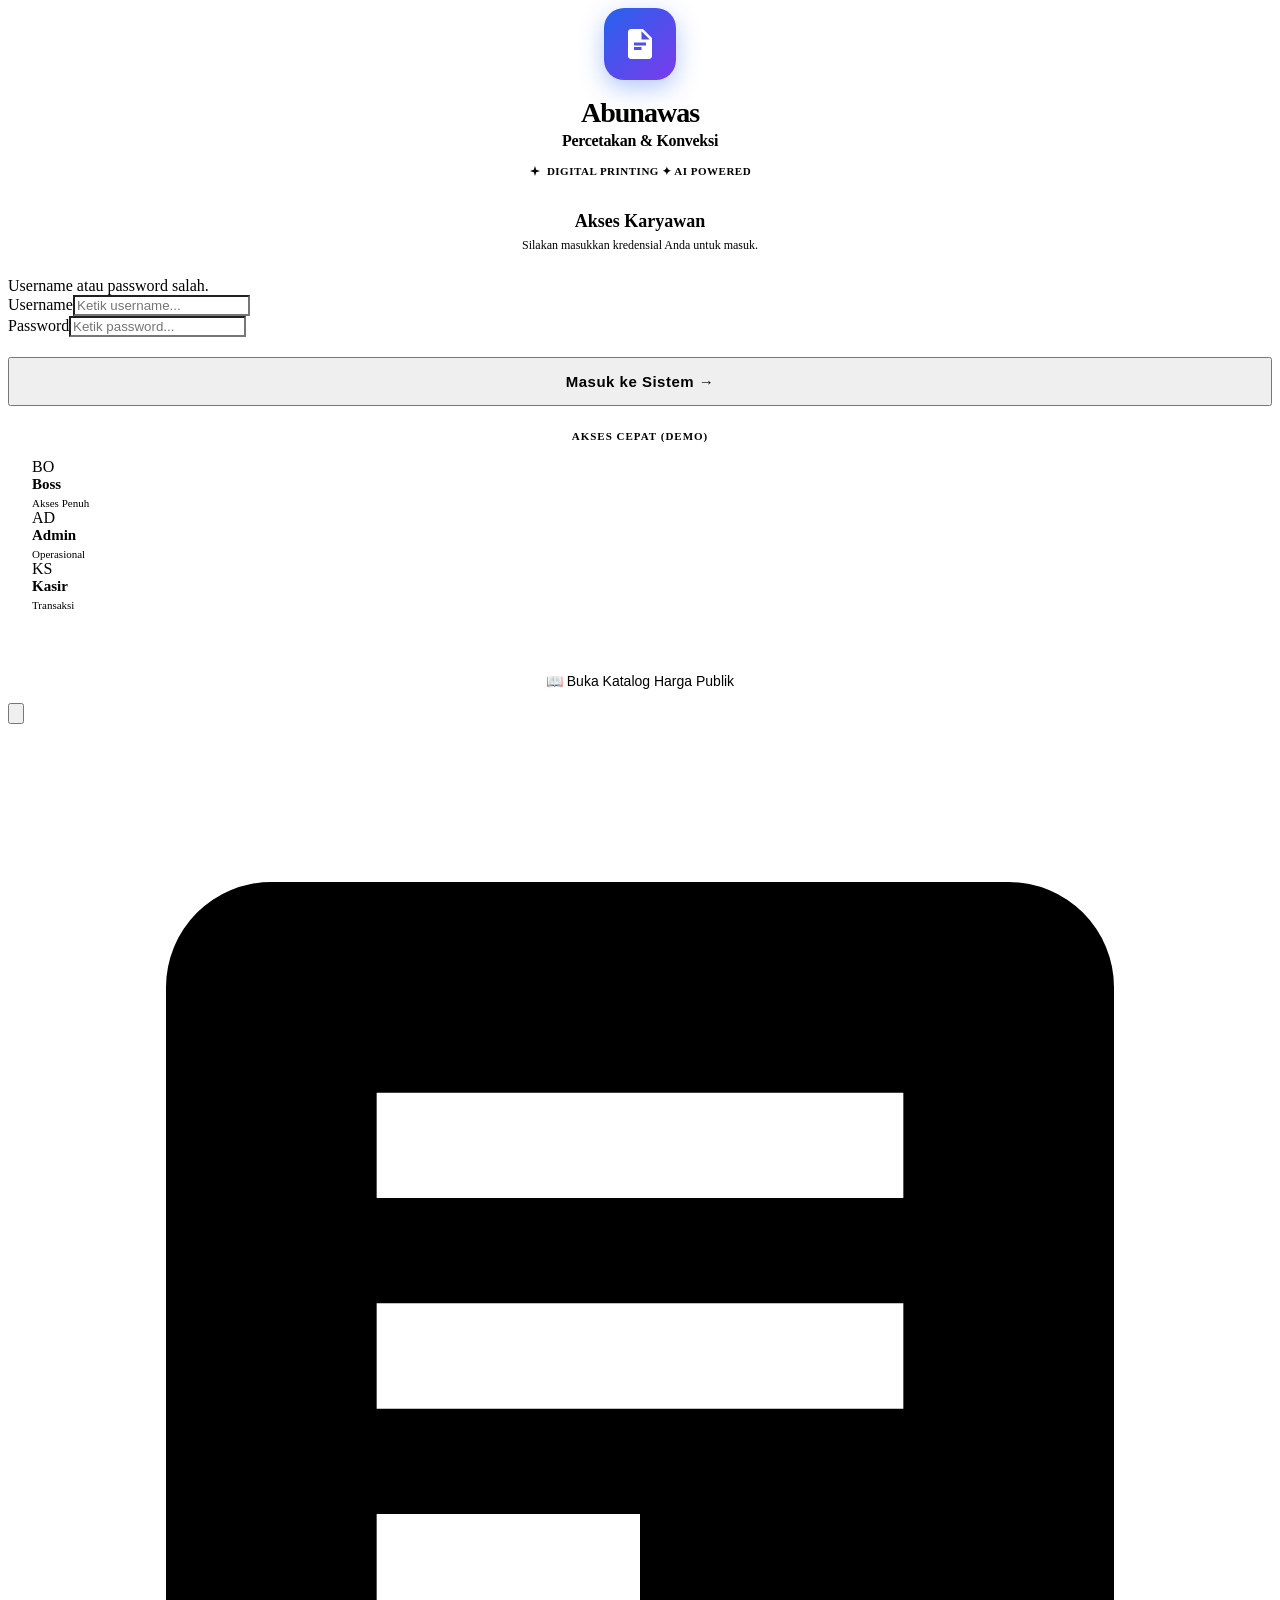
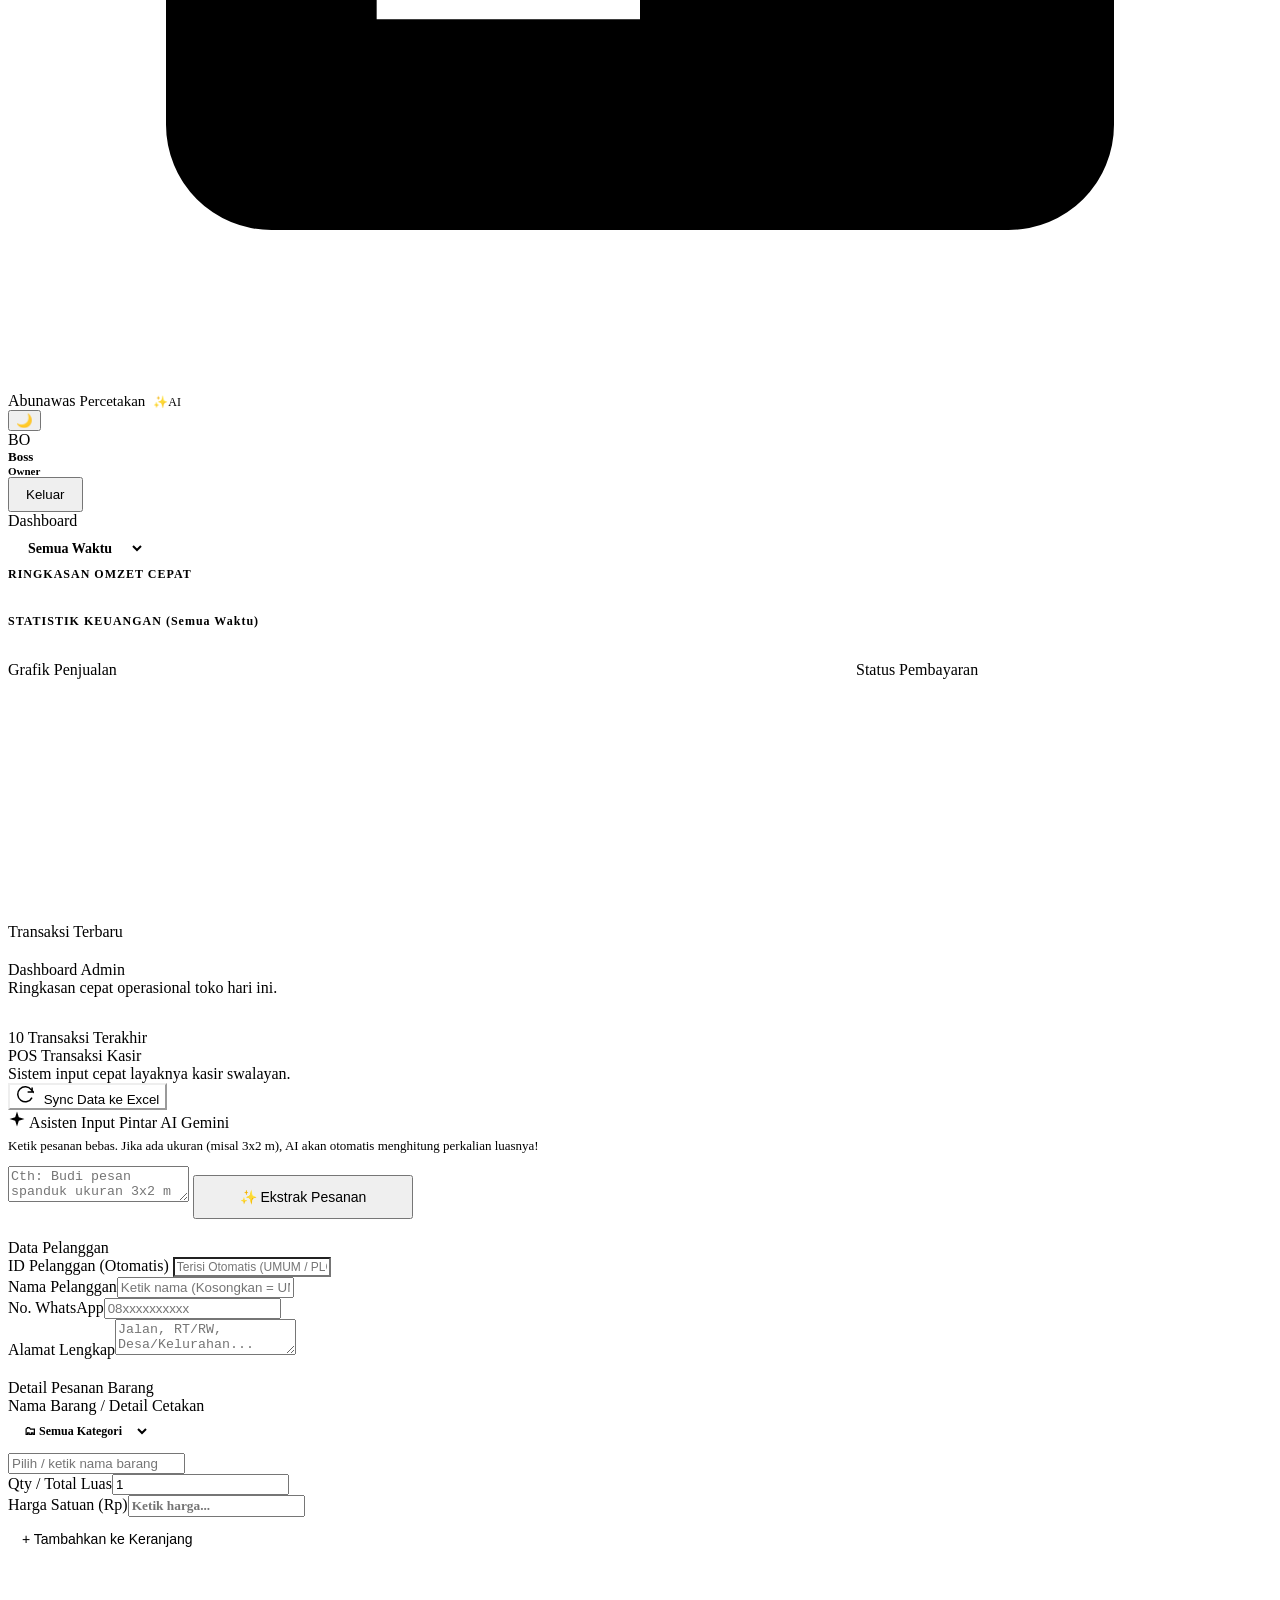
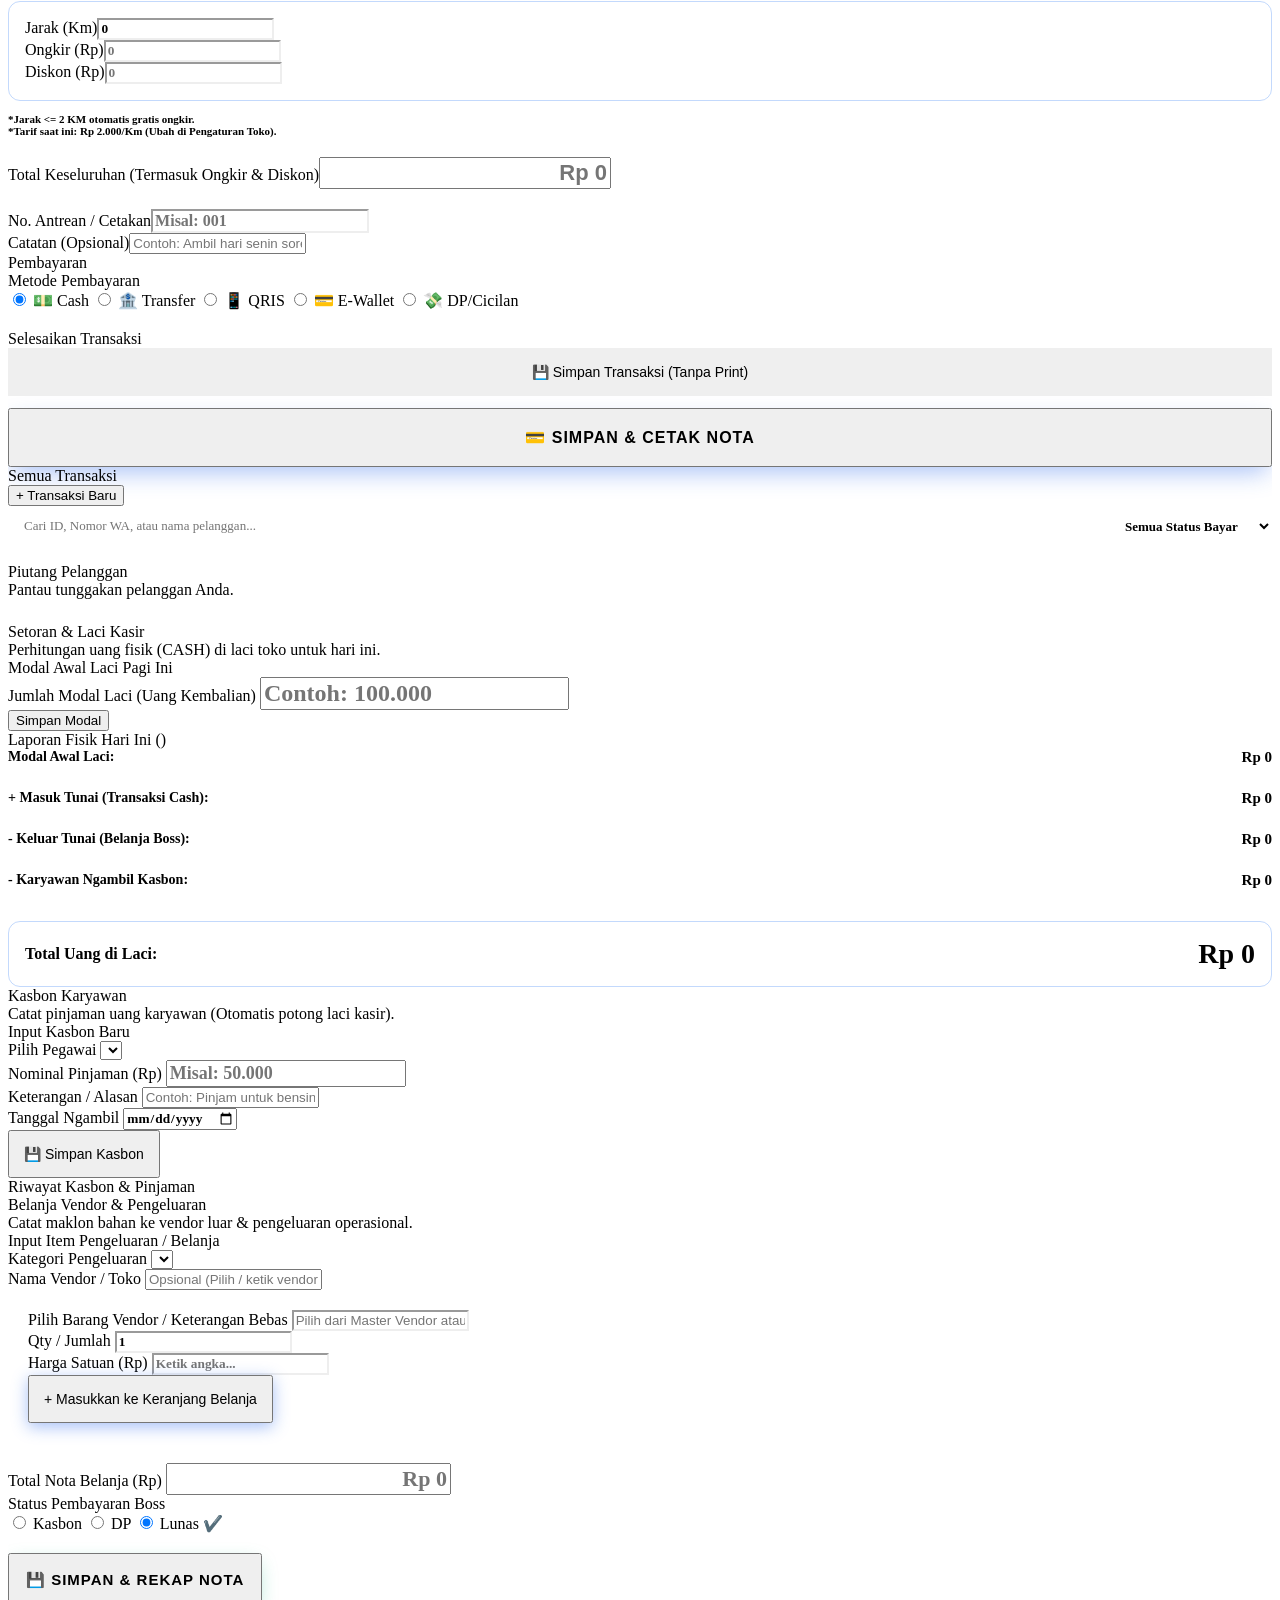
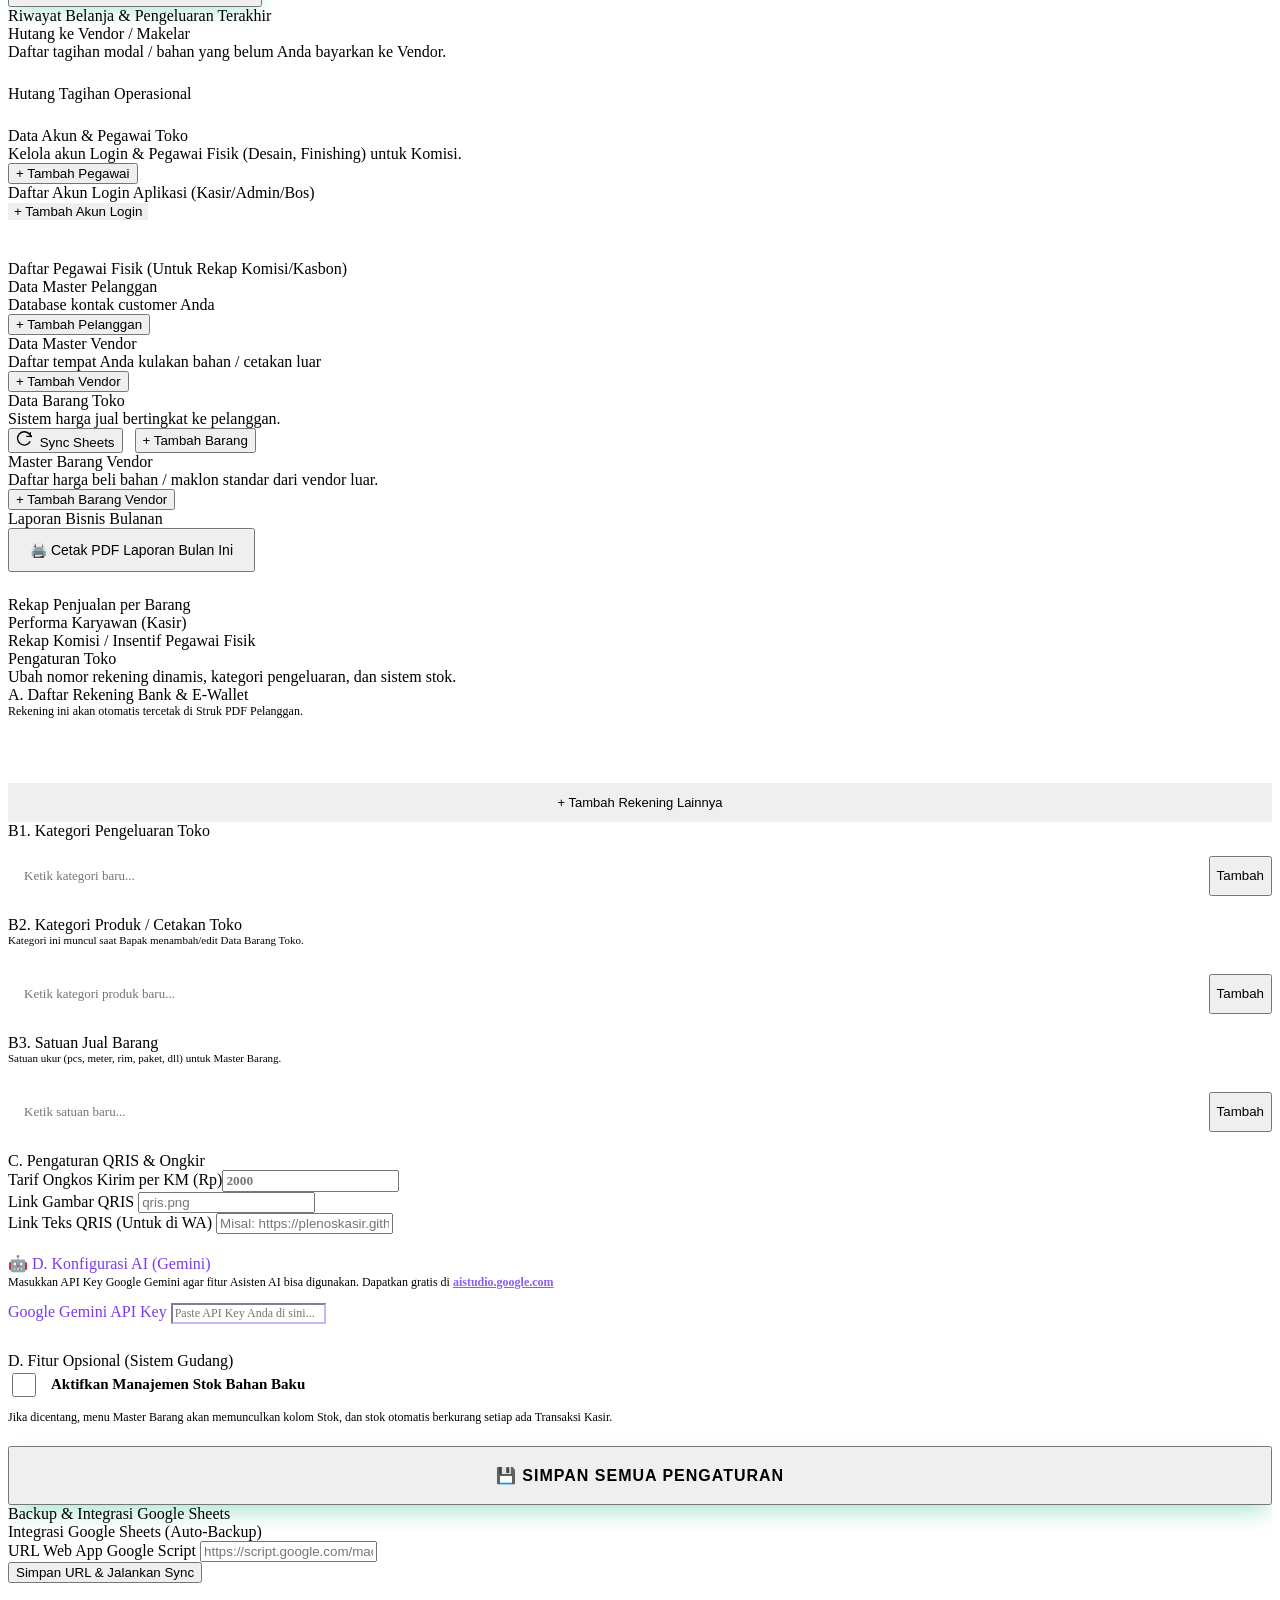
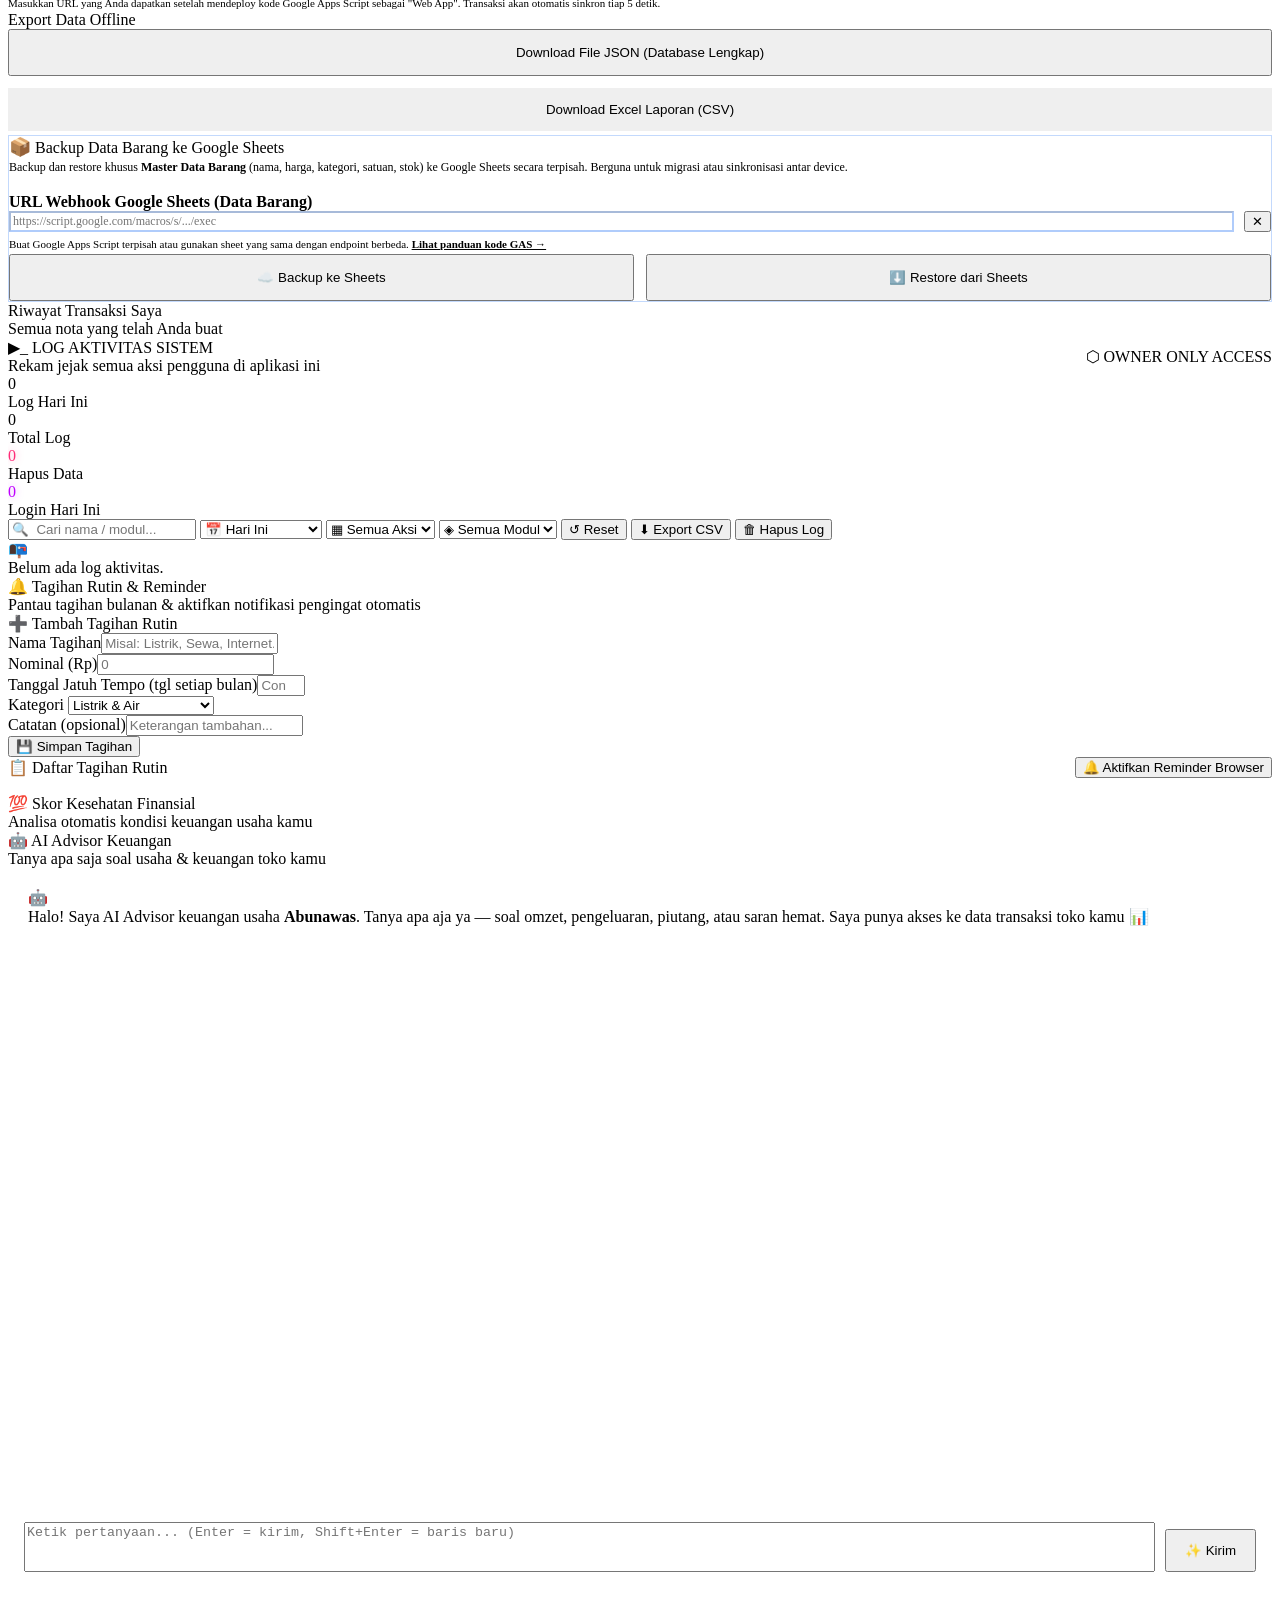
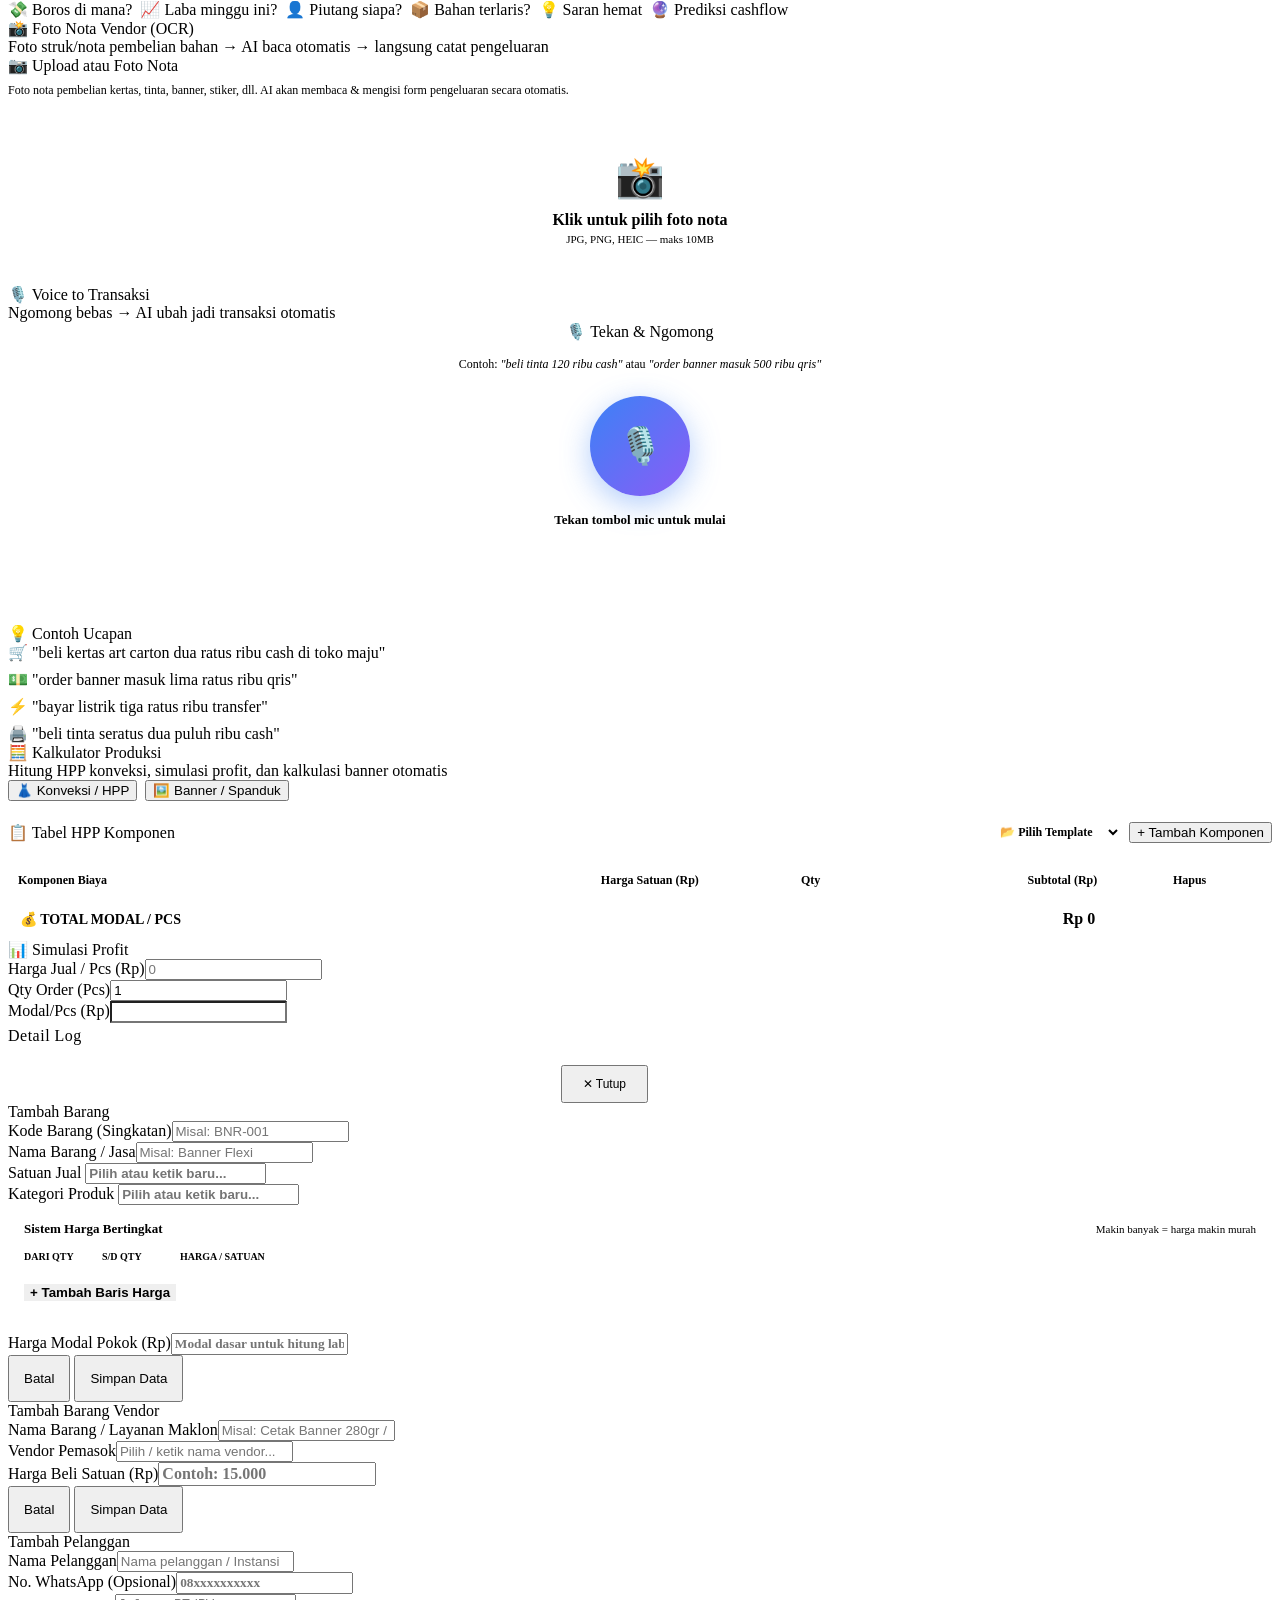
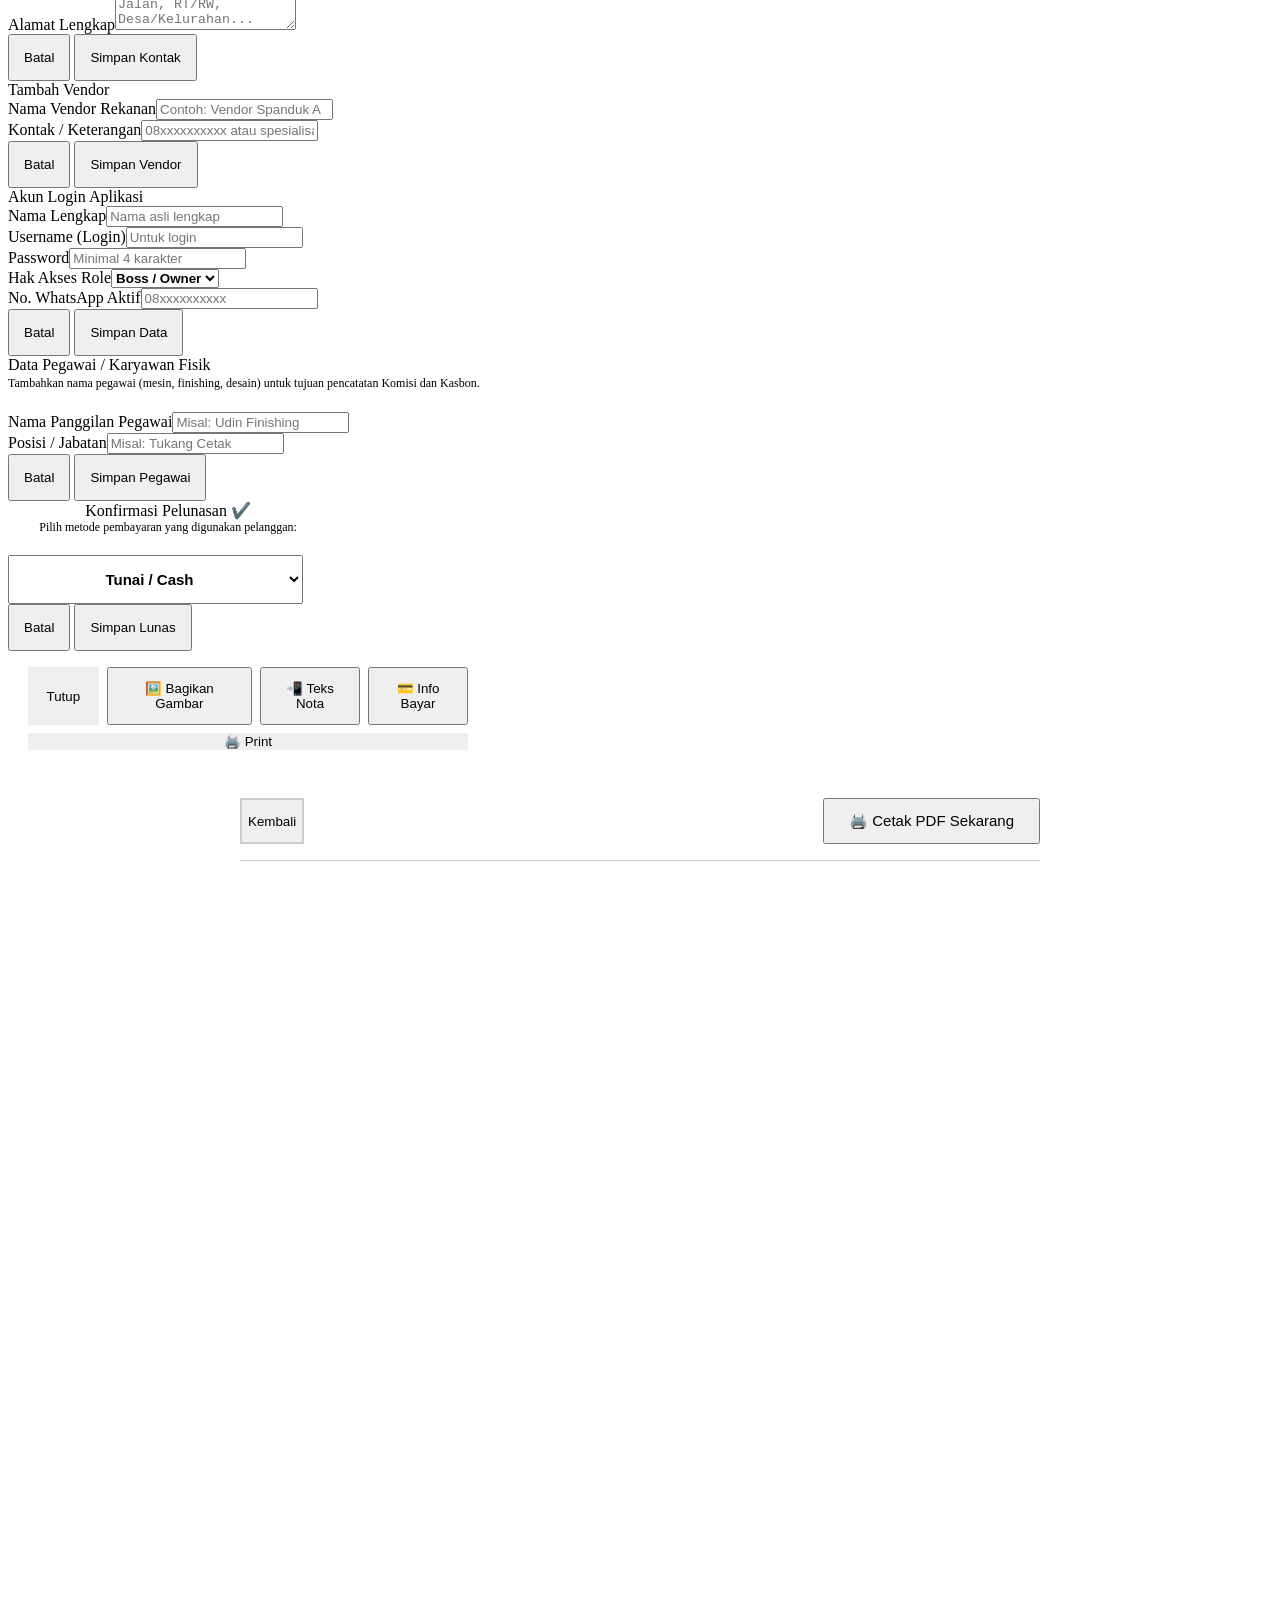
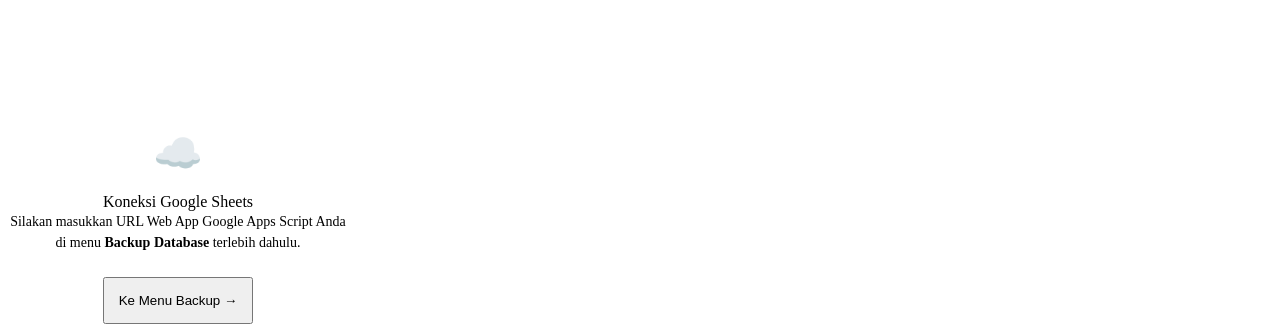
==== commit b2af4d49: "Update index.html" ====
--- a/index.html
+++ b/index.html
@@ -27,6 +27,7 @@
 <script src="https://cdnjs.cloudflare.com/ajax/libs/html2canvas/1.4.1/html2canvas.min.js"></script>
 
 <link rel="stylesheet" href="addon-styles.css">
+  <script src="addon-features.js"></script>
 </head>
 <body>
 <div id="toast"></div>
@@ -264,17 +265,13 @@
             <div class="card" style="margin:0">
               <div class="card-t">Pembayaran</div>
               <div class="field">
-                <label>Status Pembayaran Awal</label>
-                <div class="radio-btn-group">
-                  <label class="radio-lbl r-hutang">
-                    <input type="radio" name="fi_bayar" value="Hutang" onchange="toggleDP('fi')"> Belum Lunas
-                  </label>
-                  <label class="radio-lbl r-dp">
-                    <input type="radio" name="fi_bayar" value="DP" onchange="toggleDP('fi')"> Titip Uang
-                  </label>
-                  <label class="radio-lbl r-lunas">
-                    <input type="radio" name="fi_bayar" value="Lunas" checked onchange="toggleDP('fi')"> Lunas ✔️
-                  </label>
+                <label>Metode Pembayaran</label>
+                <div class="radio-btn-group" style="flex-wrap:wrap;">
+                  <label class="radio-lbl"><input type="radio" name="fi_metode" value="Cash" checked> 💵 Cash</label>
+                  <label class="radio-lbl"><input type="radio" name="fi_metode" value="Transfer"> 🏦 Transfer</label>
+                  <label class="radio-lbl"><input type="radio" name="fi_metode" value="QRIS"> 📱 QRIS</label>
+                  <label class="radio-lbl"><input type="radio" name="fi_metode" value="E-Wallet"> 💳 E-Wallet</label>
+                  <label class="radio-lbl"><input type="radio" name="fi_metode" value="DP/Cicilan"> 💸 DP/Cicilan</label>
                 </div>
               </div>
               <div class="field" id="fi-dp-wrap" style="display:none; background:var(--amber-l); padding:16px; border-radius:12px; border:1px dashed var(--amber);">
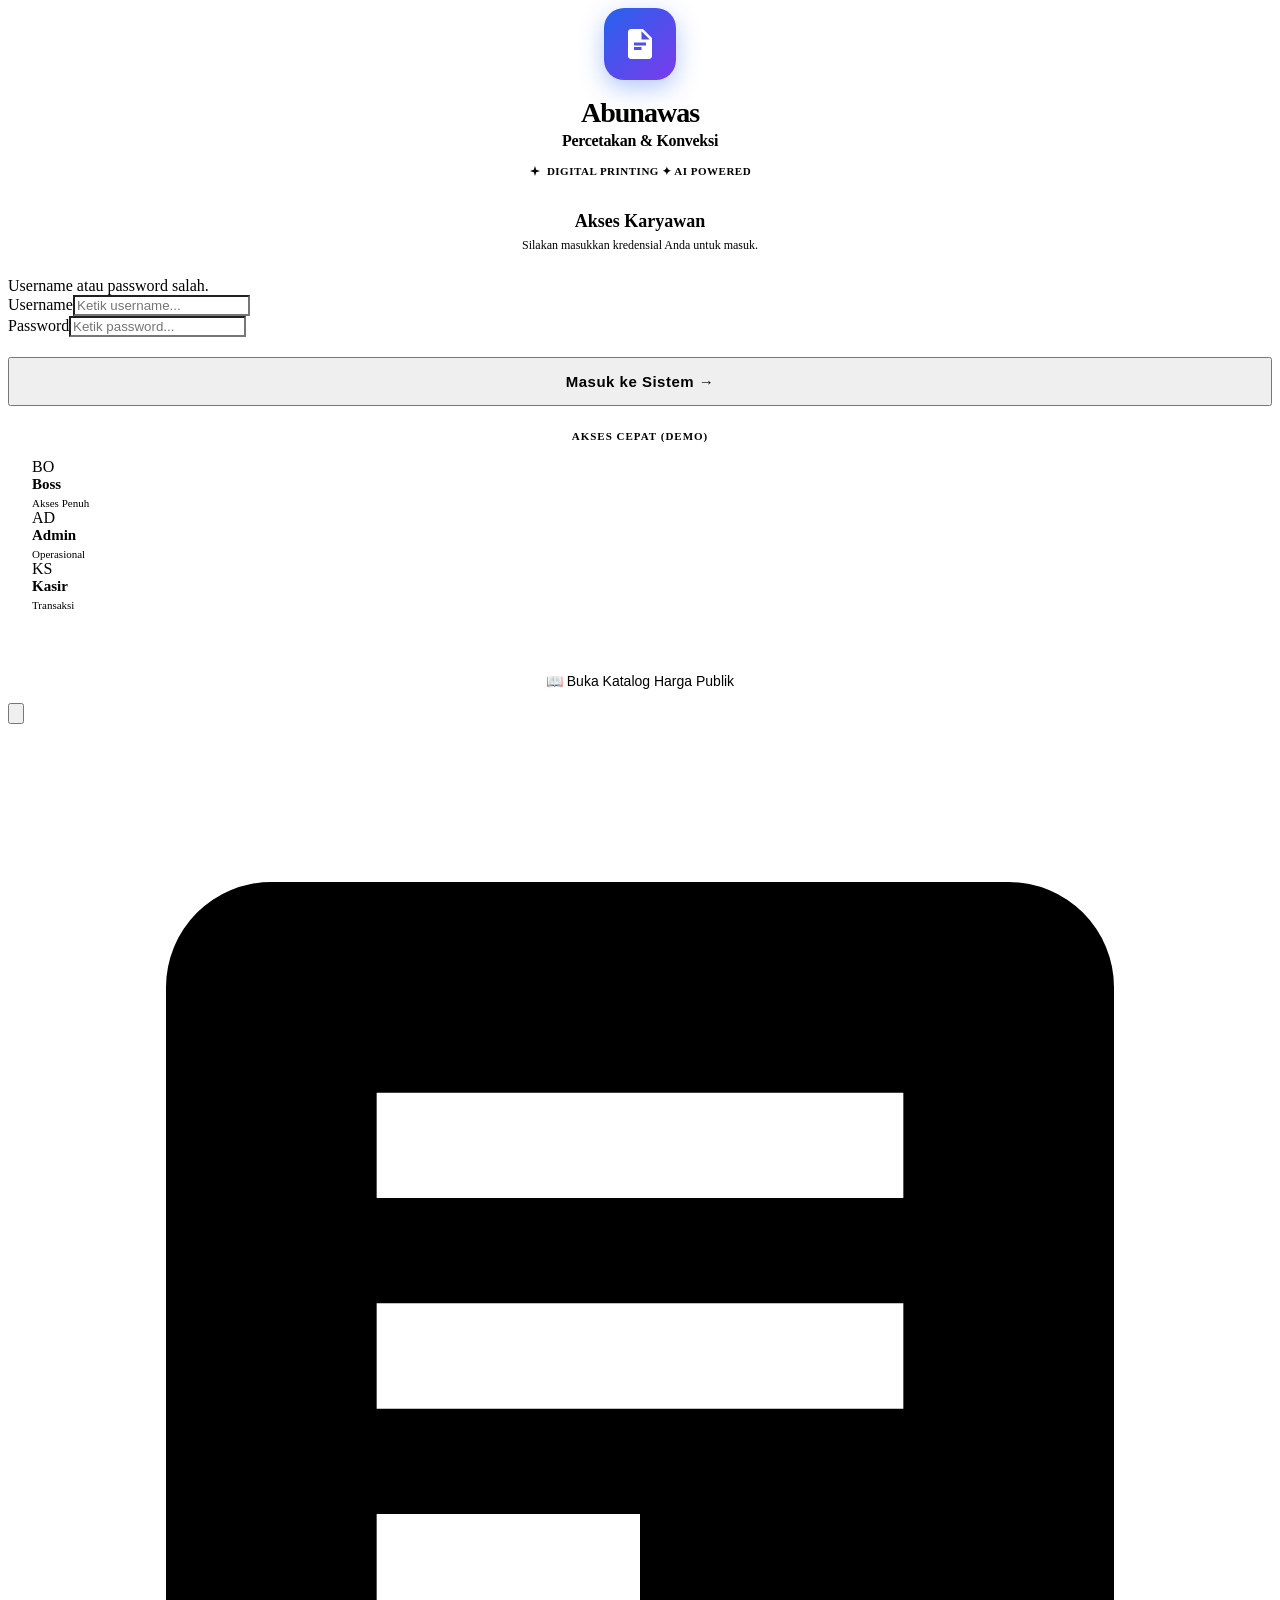
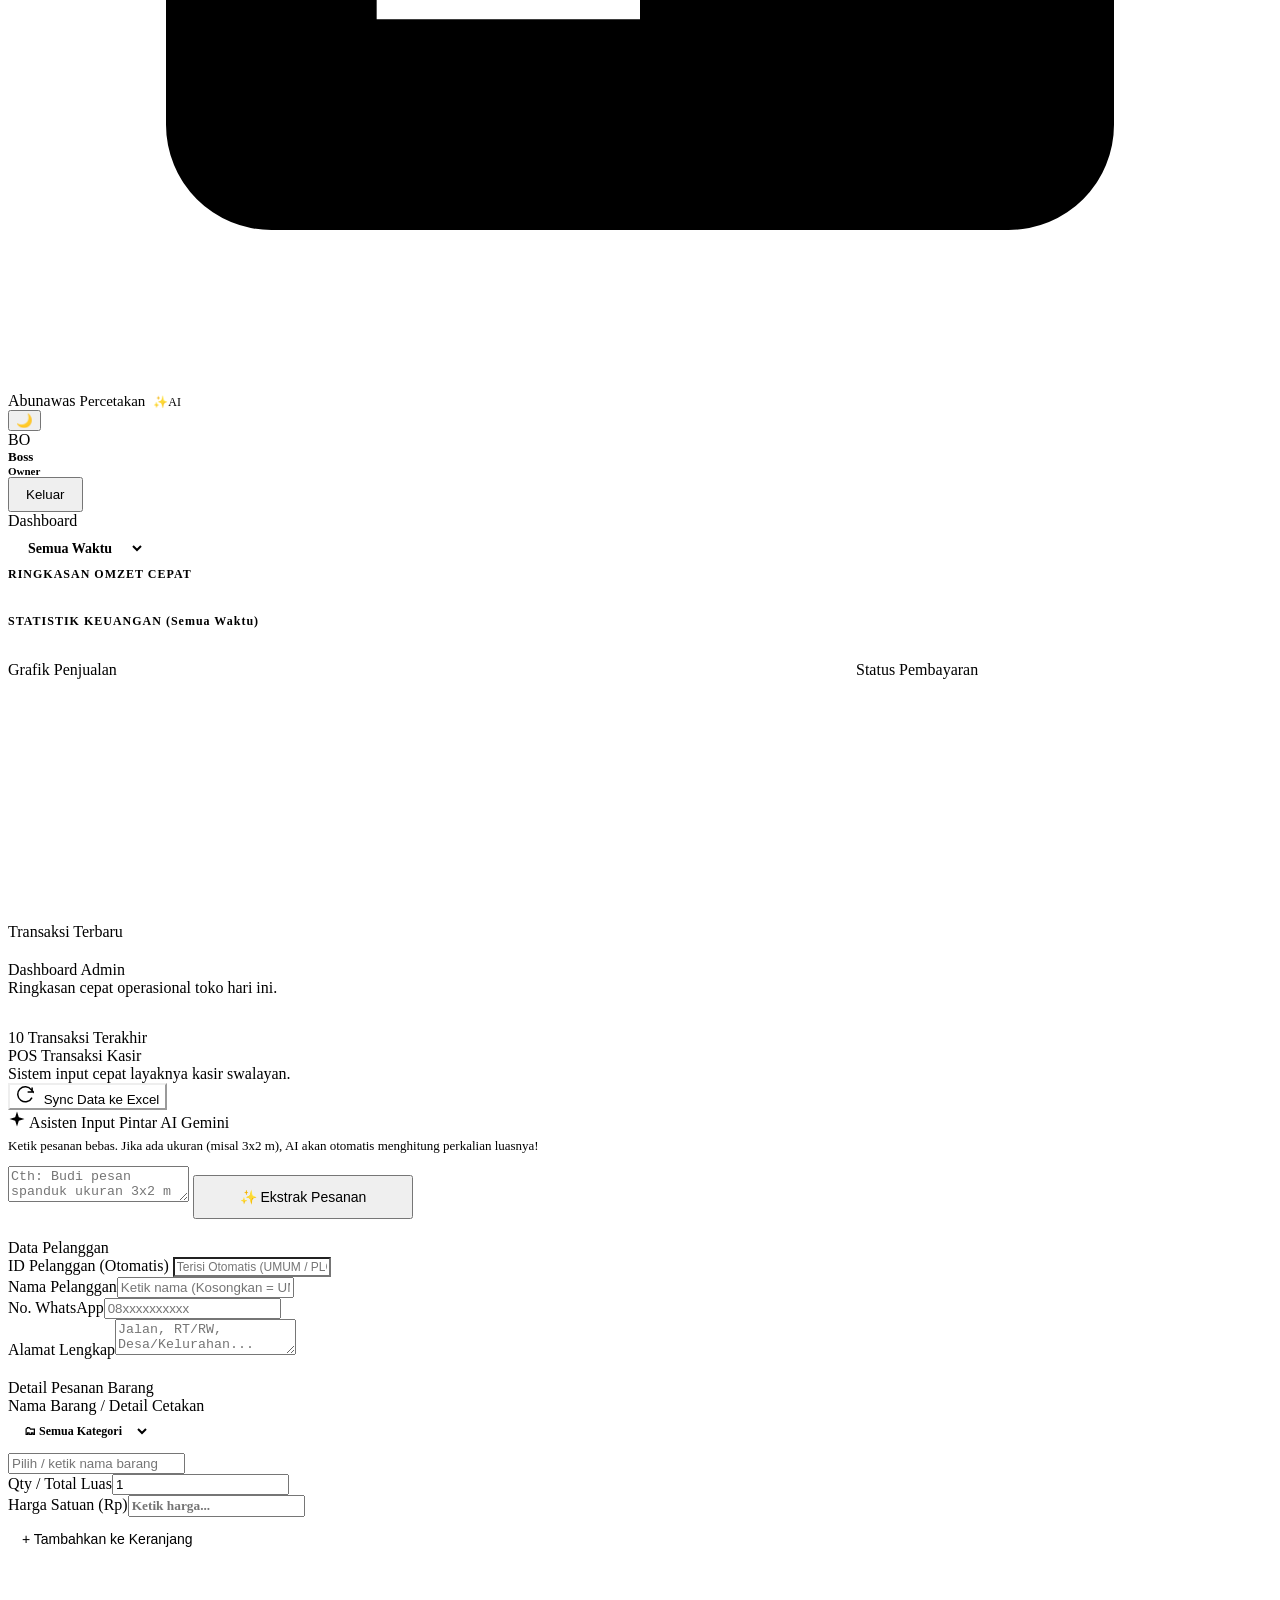
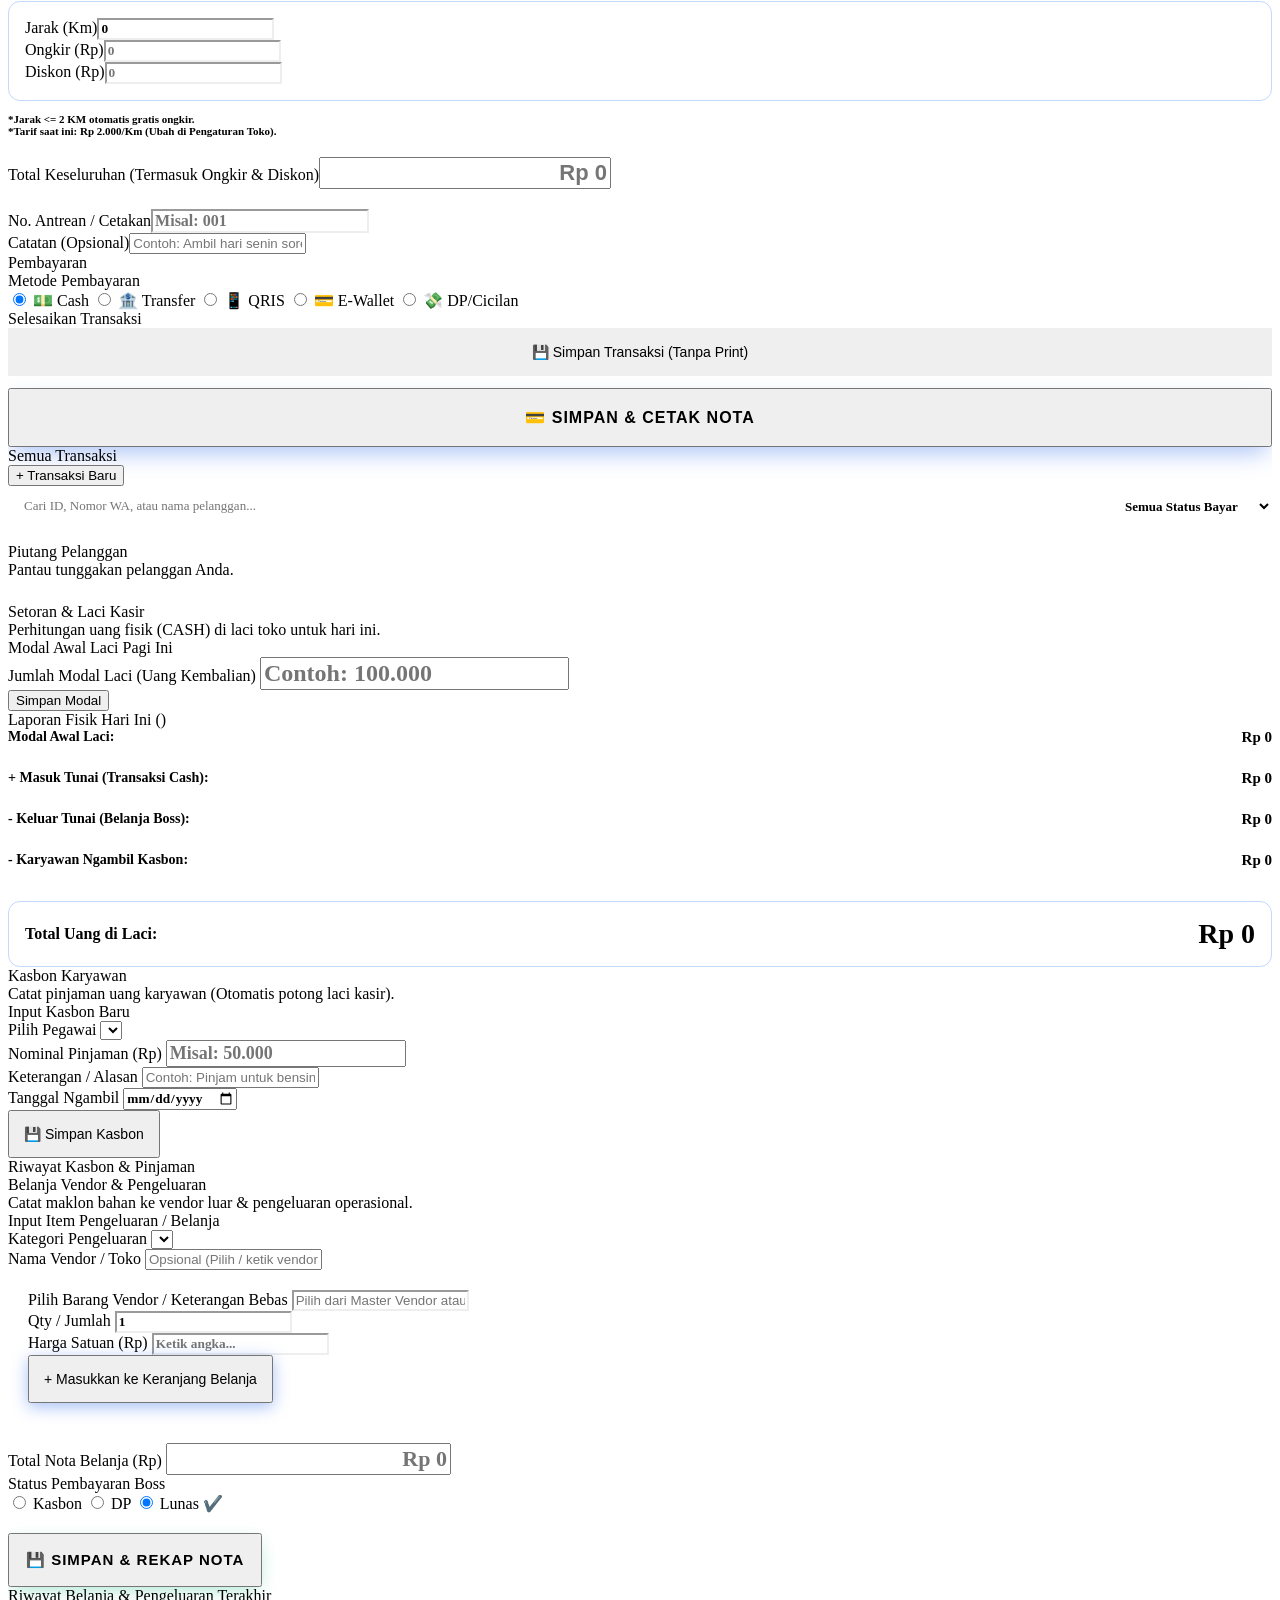
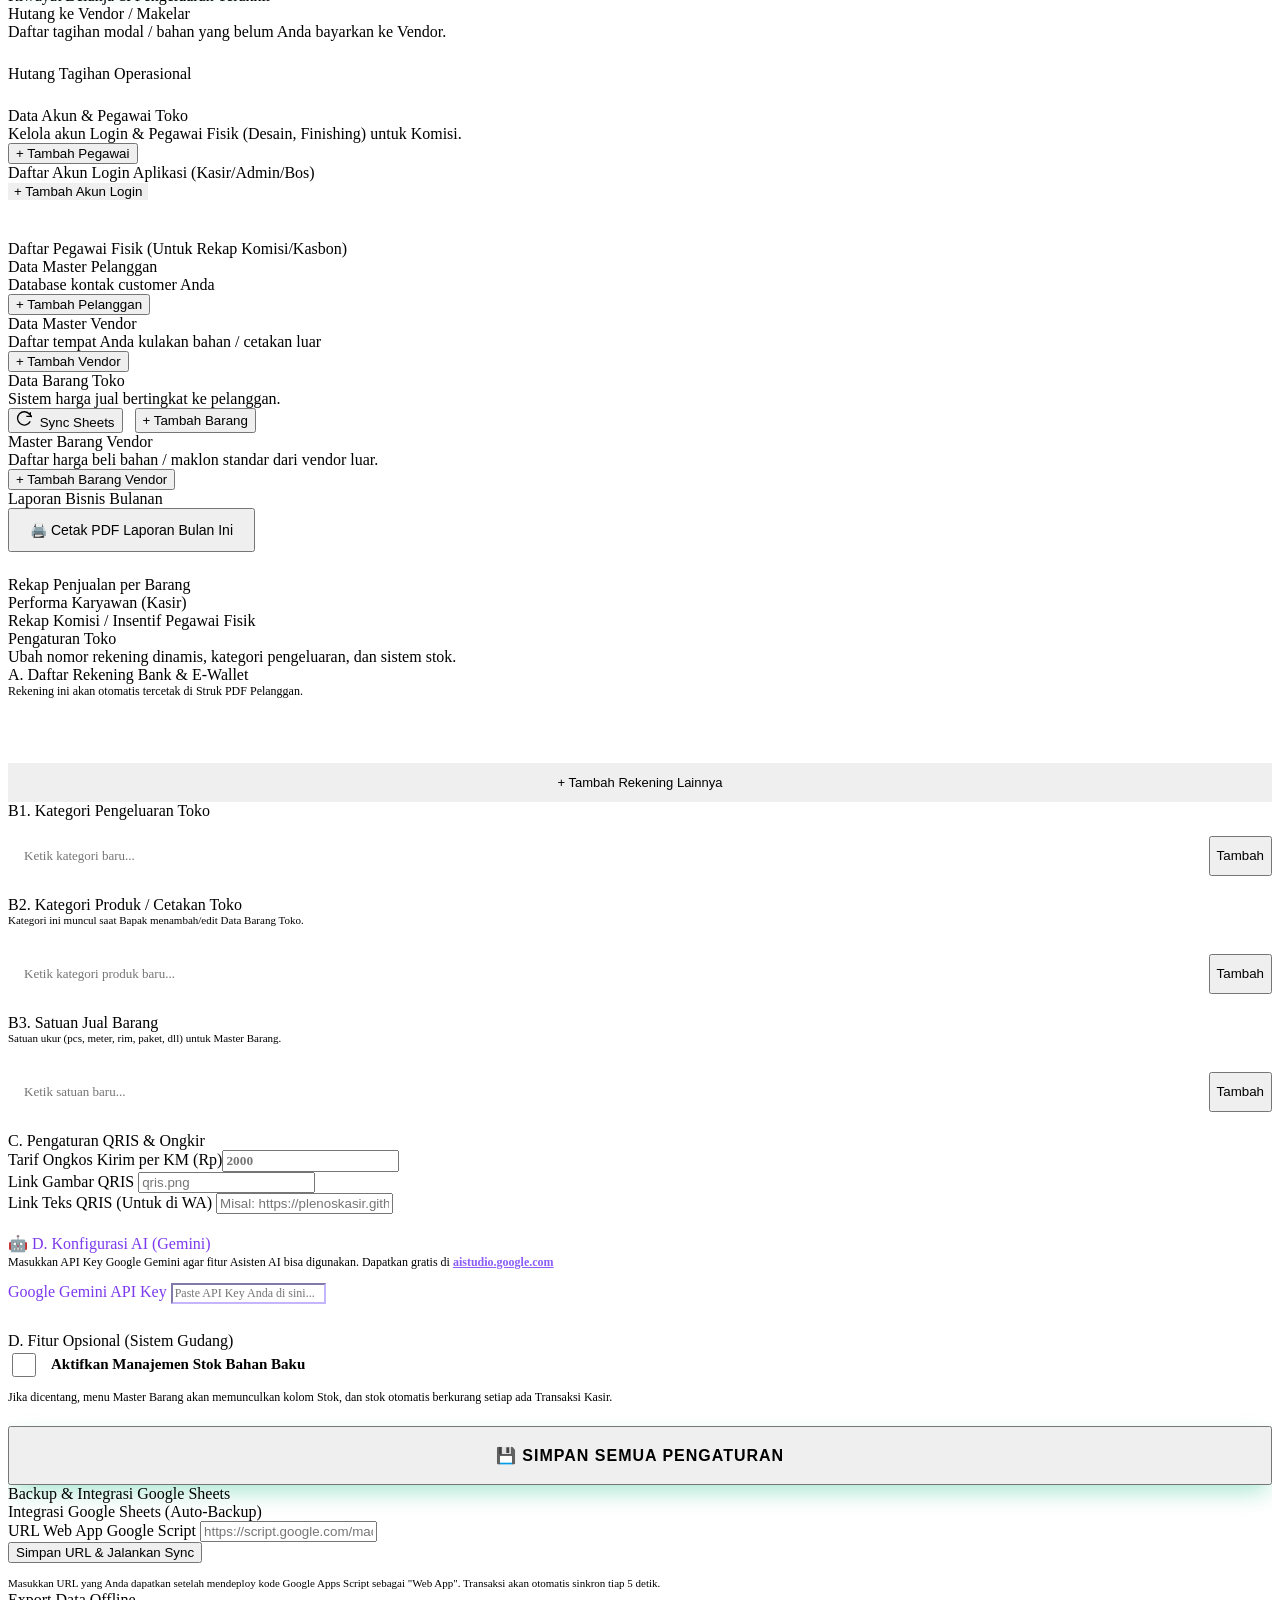
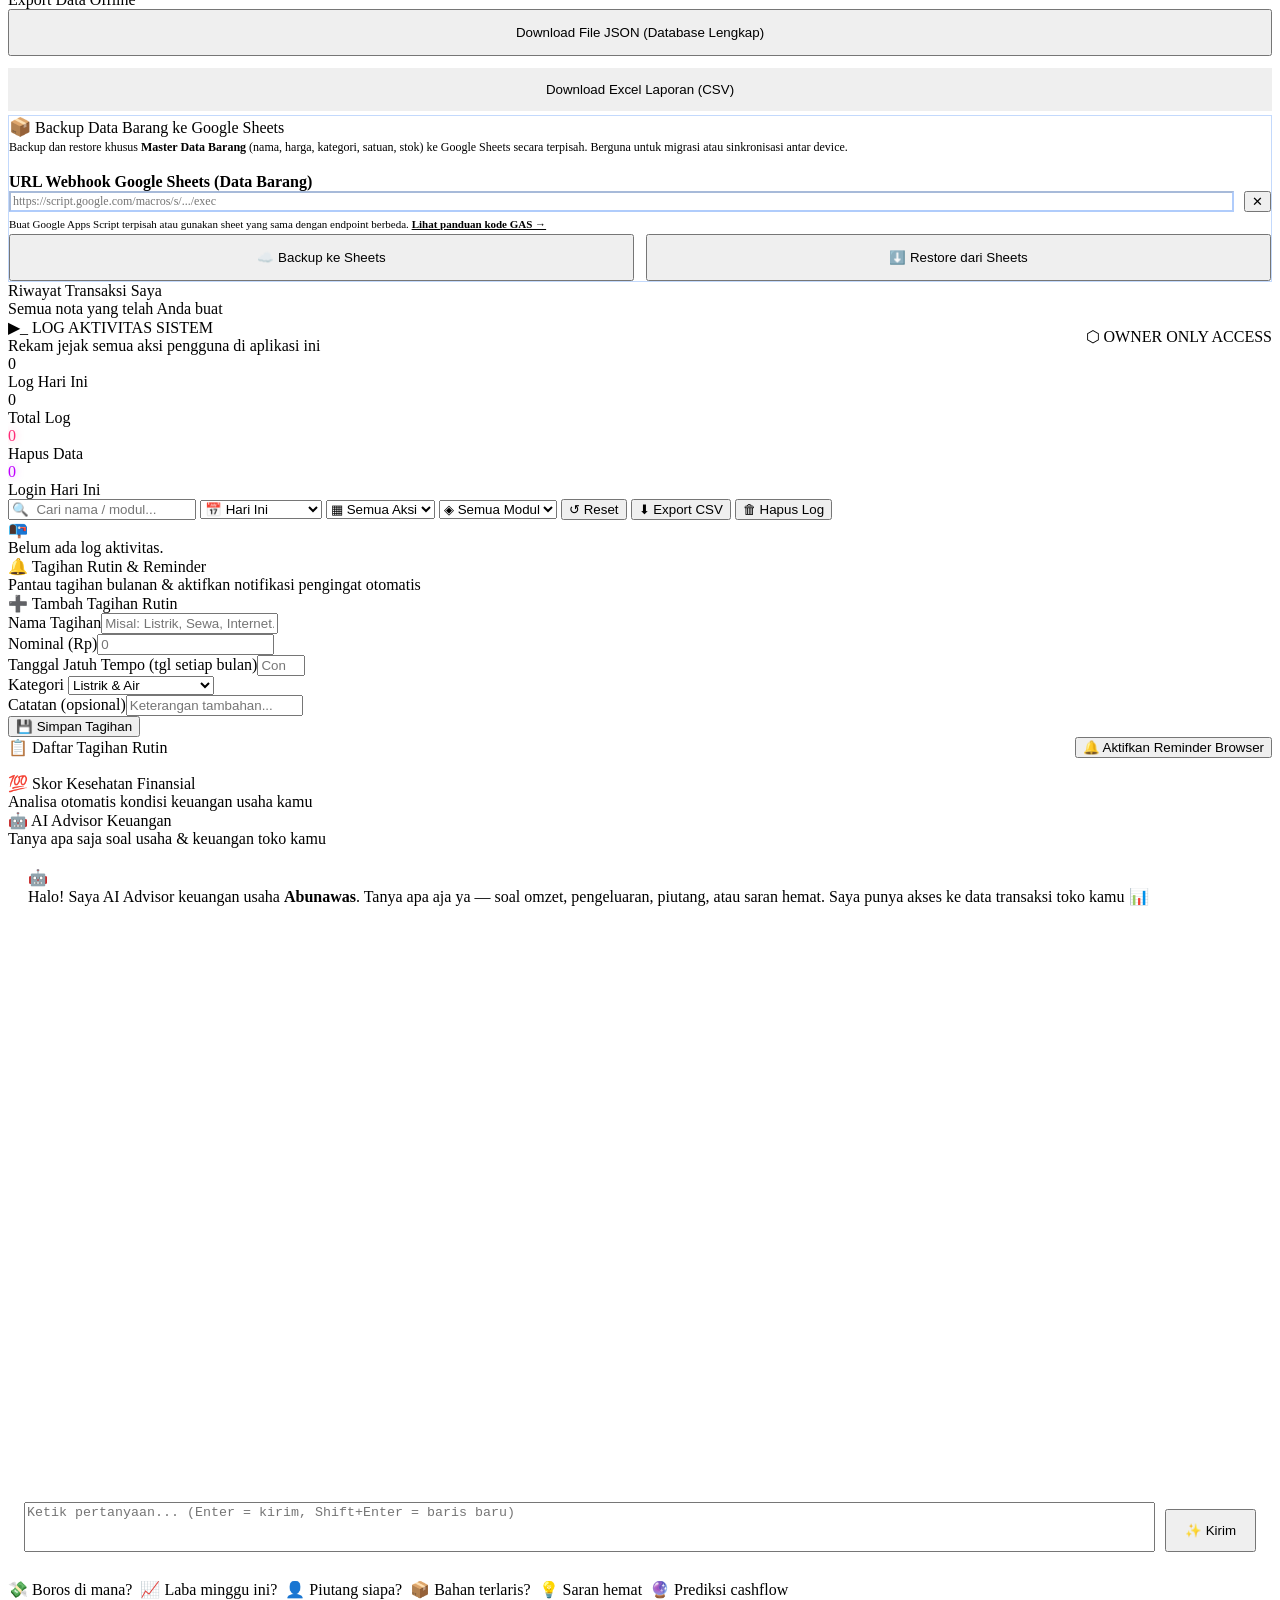
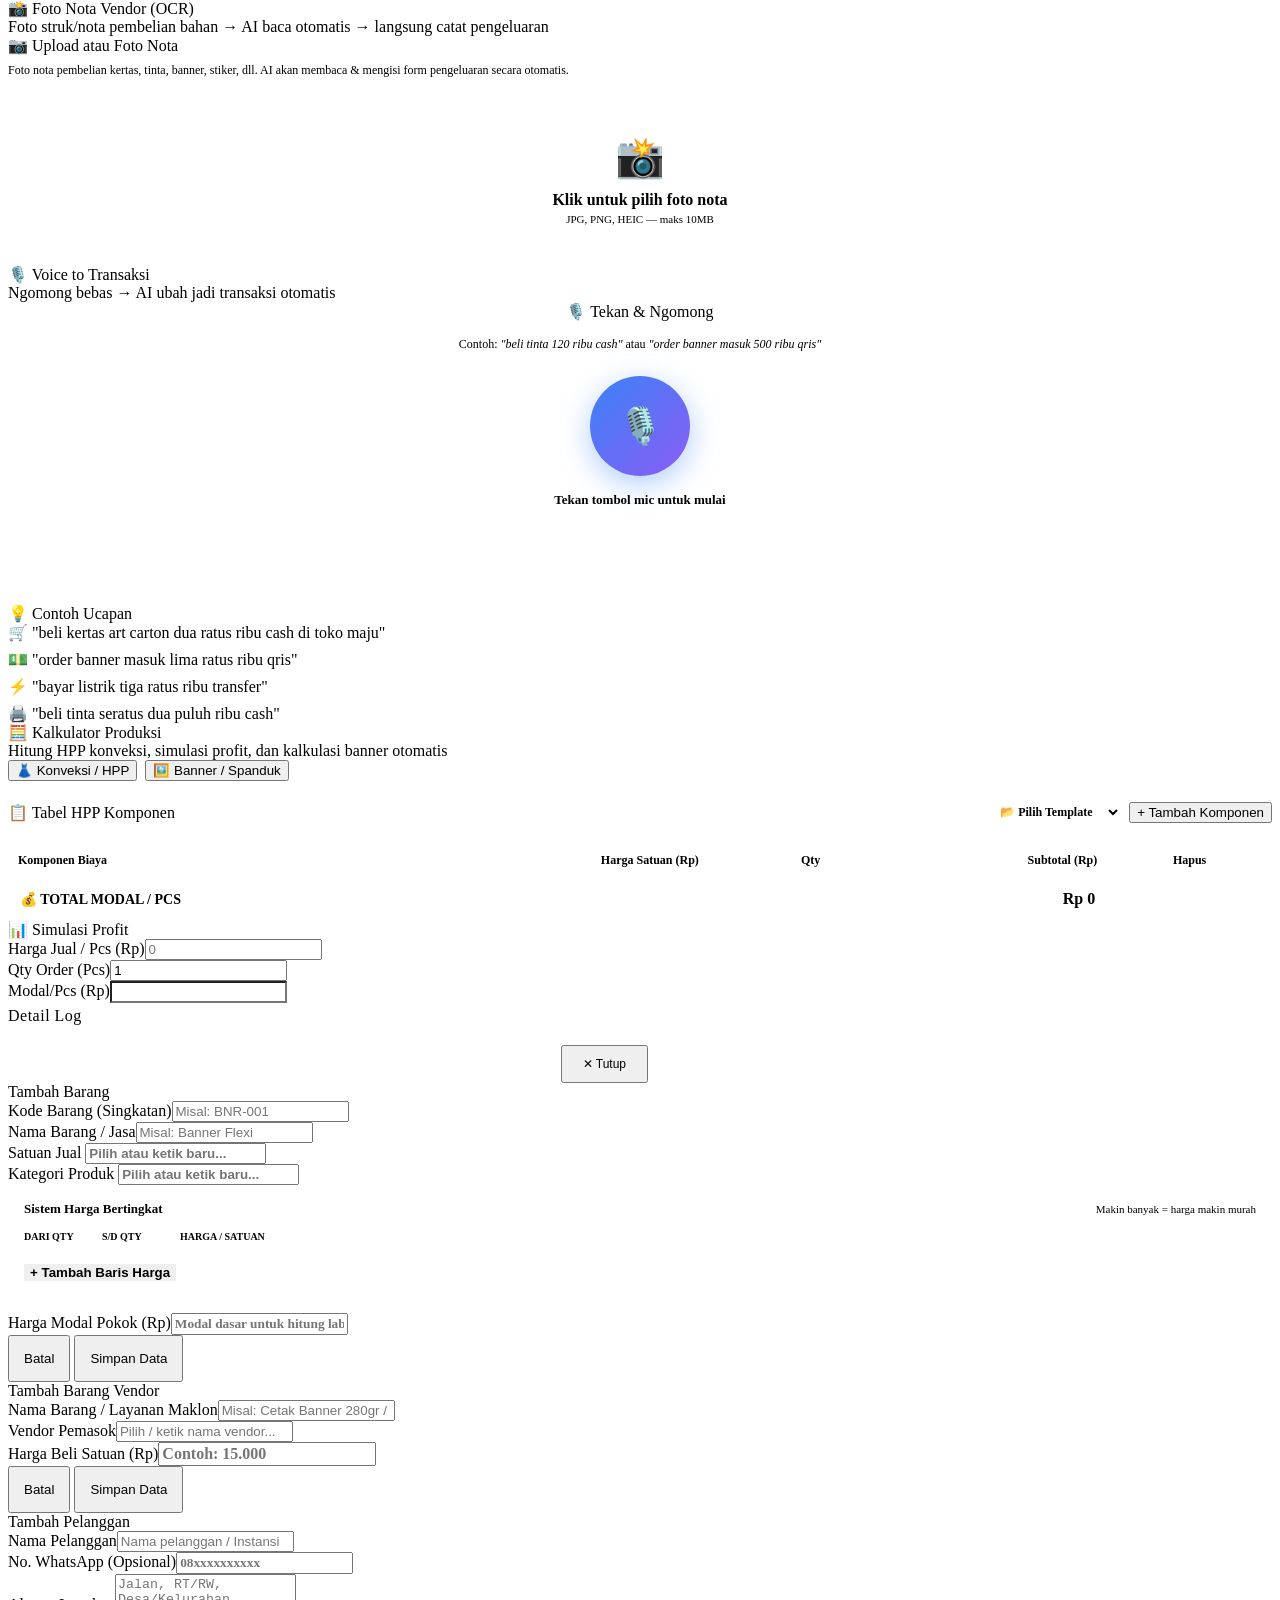
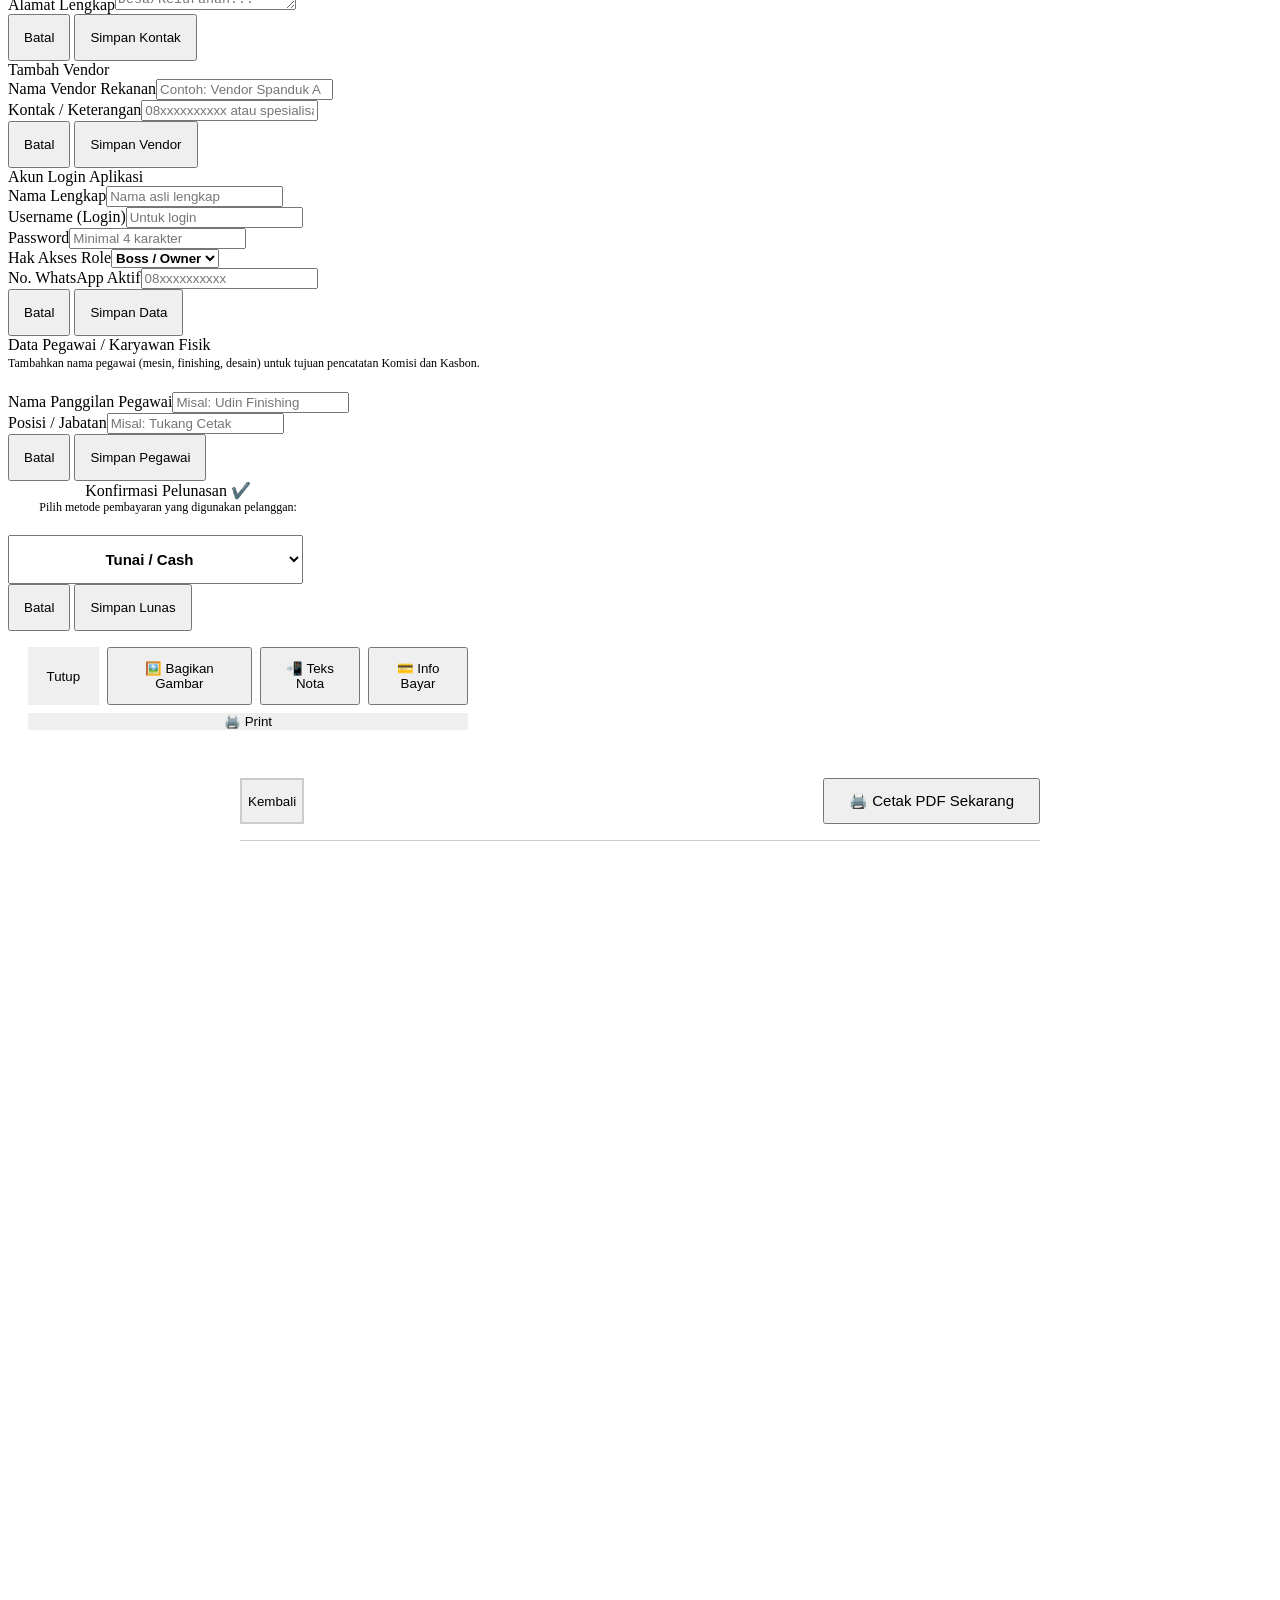
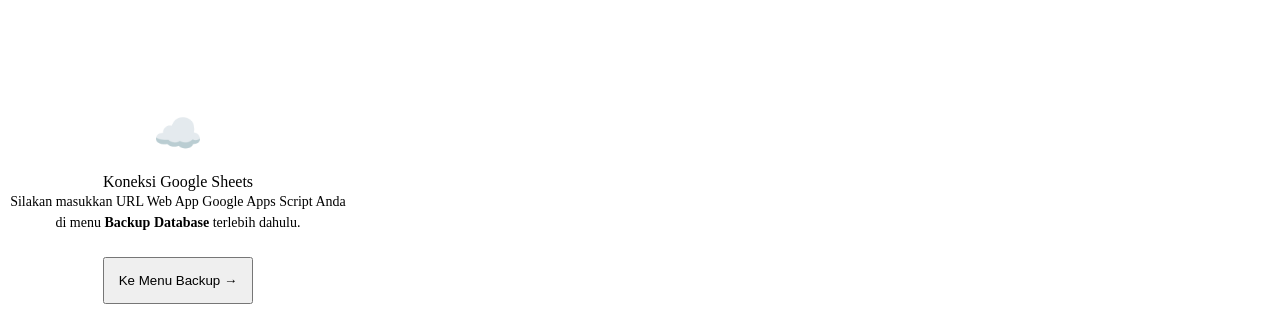
==== commit 313130fe: "Update index.html" ====
--- a/index.html
+++ b/index.html
@@ -274,12 +274,6 @@
                   <label class="radio-lbl"><input type="radio" name="fi_metode" value="DP/Cicilan"> 💸 DP/Cicilan</label>
                 </div>
               </div>
-              <div class="field" id="fi-dp-wrap" style="display:none; background:var(--amber-l); padding:16px; border-radius:12px; border:1px dashed var(--amber);">
-                <label style="color:var(--amber-d)">Nominal Uang Titipan (Rp)</label>
-                <input type="text" id="fi-dp-val" placeholder="Contoh: 50.000" style="border-color:var(--amber); font-weight:800; font-size:16px; font-family:var(--mono); background:var(--surf); color:var(--tx);" oninput="this.value=formatRibuan(this.value); hitungSisaDP();">
-                <div id="fi-dp-sisa" style="font-size:14px; color:var(--red); margin-top:12px; font-weight:800;"></div>
-              </div>
-            </div>
             
             <div class="card" style="margin:0;">
               <div class="card-t">Selesaikan Transaksi</div>
